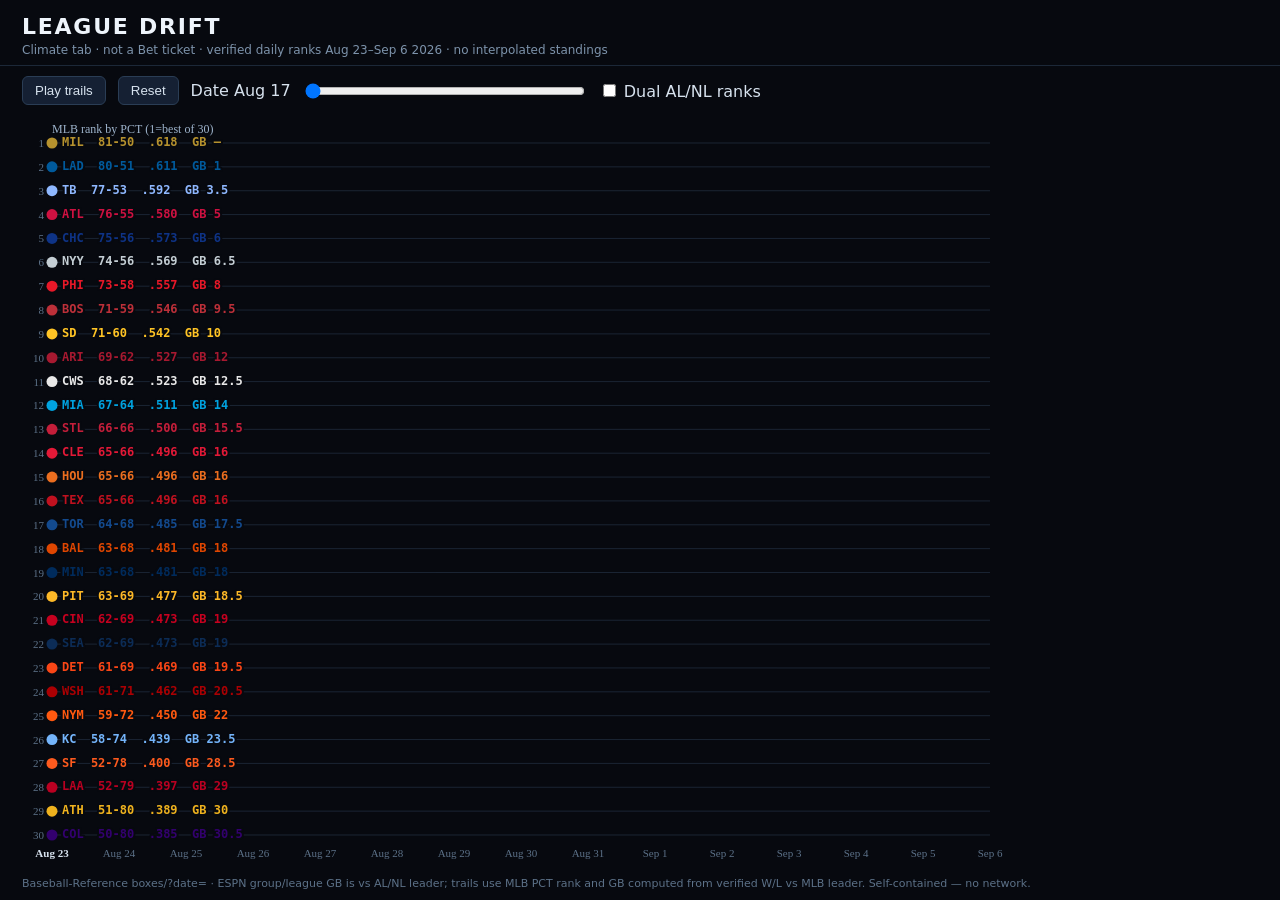
==== league_drift.html @ 398a8027 "Add League Drift climate tab with Chart date scrubber. Embeds league_drift.html scrubber off the Bet" ====
<!DOCTYPE html>
<html lang="en"><head><meta charset="utf-8"/>
<title>League Drift — MLB through Sep 6 2026</title>
<style>
html,body{margin:0;height:100%;background:#07090f;color:#d7e2ee;font-family:ui-sans-serif,system-ui,sans-serif;}
#wrap{display:flex;flex-direction:column;height:100%;}
header{padding:14px 22px 8px;border-bottom:1px solid #1c2838;}
h1{margin:0;font-size:22px;letter-spacing:.08em;color:#eef4fb;}
.sub{color:#7d93ab;font-size:12px;margin-top:4px;}
#bar{display:flex;gap:12px;align-items:center;padding:10px 22px;flex-wrap:wrap;}
button{background:#152033;color:#d7e2ee;border:1px solid #2a3d55;border-radius:6px;padding:6px 12px;cursor:pointer;}
button:hover{background:#1d2c42;}
input[type=range]{width:280px;}
#stage{flex:1;position:relative;min-height:0;}
canvas{width:100%;height:100%;display:block;}
#note{padding:6px 22px 10px;color:#5c7188;font-size:11px;}
</style></head><body>
<div id="wrap">
<header>
<h1>LEAGUE DRIFT</h1>
<div class="sub">Climate tab · not a Bet ticket · verified daily ranks Aug 23–Sep 6 2026 · no interpolated standings</div>
</header>
<div id="bar">
<button id="play">Play trails</button>
<button id="reset">Reset</button>
<label>Date <span id="dlbl">Aug 17</span></label>
<input id="scrub" type="range" min="0" max="14" value="0"/>
<label><input type="checkbox" id="dual"/> Dual AL/NL ranks</label>
</div>
<div id="stage"><canvas id="c"></canvas></div>
<div id="note">Baseball-Reference boxes/?date= · ESPN group/league GB is vs AL/NL leader; trails use MLB PCT rank and GB computed from verified W/L vs MLB leader. Self-contained — no network.</div>
</div>
<script>
const DATA = {"dates": ["2026-08-23", "2026-08-24", "2026-08-25", "2026-08-26", "2026-08-27", "2026-08-28", "2026-08-29", "2026-08-30", "2026-08-31", "2026-09-01", "2026-09-02", "2026-09-03", "2026-09-04", "2026-09-05", "2026-09-06"], "labels": ["Aug 23", "Aug 24", "Aug 25", "Aug 26", "Aug 27", "Aug 28", "Aug 29", "Aug 30", "Aug 31", "Sep 1", "Sep 2", "Sep 3", "Sep 4", "Sep 5", "Sep 6"], "teams": {"TB": {"br": "TBR", "lg": "AL", "color": "#8FB8FF", "name": "Tampa Bay Rays", "ranks": [3, 3, 3, 3, 3, 3, 2, 2, 3, 2, 2, 4, 4, 3, 4], "lg_ranks": [1, 1, 1, 1, 1, 1, 1, 1, 1, 1, 1, 1, 1, 1, 1], "pcts": [0.592, 0.595, 0.591, 0.594, 0.594, 0.597, 0.6, 0.603, 0.599, 0.601, 0.597, 0.593, 0.596, 0.599, 0.594], "W": [77, 78, 78, 79, 79, 80, 81, 82, 82, 83, 83, 83, 84, 85, 85], "L": [53, 53, 54, 54, 54, 54, 54, 54, 55, 55, 56, 57, 57, 57, 58], "gb": [3.5, 3.0, 3.0, 3.0, 3.5, 3.5, 3.5, 2.5, 2.5, 2.5, 3.5, 3.5, 3.5, 2.5, 2.5], "streak": "L1", "L10": "6-4"}, "NYY": {"br": "NYY", "lg": "AL", "color": "#C4CED4", "name": "New York Yankees", "ranks": [6, 6, 6, 5, 6, 5, 6, 5, 6, 5, 5, 5, 5, 5, 5], "lg_ranks": [2, 2, 2, 2, 2, 2, 2, 2, 2, 2, 2, 2, 2, 2, 2], "pcts": [0.569, 0.569, 0.565, 0.568, 0.564, 0.567, 0.566, 0.569, 0.565, 0.568, 0.571, 0.571, 0.567, 0.57, 0.566], "W": [74, 74, 74, 75, 75, 76, 77, 78, 78, 79, 80, 80, 80, 81, 81], "L": [56, 56, 57, 57, 58, 58, 59, 59, 60, 60, 60, 60, 61, 61, 62], "gb": [6.5, 6.5, 6.5, 6.5, 7.5, 7.5, 8.0, 7.0, 7.0, 7.0, 7.0, 6.5, 7.5, 6.5, 6.5], "streak": "L1", "L10": "6-4"}, "BOS": {"br": "BOS", "lg": "AL", "color": "#BD3039", "name": "Boston Red Sox", "ranks": [8, 8, 7, 8, 8, 8, 8, 8, 8, 8, 8, 8, 8, 8, 8], "lg_ranks": [3, 3, 3, 3, 3, 3, 3, 3, 3, 3, 3, 3, 3, 3, 3], "pcts": [0.546, 0.55, 0.553, 0.549, 0.549, 0.545, 0.544, 0.54, 0.543, 0.54, 0.536, 0.539, 0.542, 0.545, 0.549], "W": [71, 72, 73, 73, 73, 73, 74, 74, 75, 75, 75, 76, 77, 78, 79], "L": [59, 59, 59, 60, 60, 61, 62, 63, 63, 64, 65, 65, 65, 65, 65], "gb": [9.5, 9.0, 8.0, 9.0, 9.5, 10.5, 11.0, 11.0, 10.0, 11.0, 12.0, 11.0, 11.0, 10.0, 9.0], "streak": "W4", "L10": "6-4"}, "BAL": {"br": "BAL", "lg": "AL", "color": "#DF4601", "name": "Baltimore Orioles", "ranks": [18, 20, 18, 17, 17, 16, 16, 15, 14, 15, 16, 18, 19, 19, 20], "lg_ranks": [9, 10, 8, 8, 8, 7, 7, 7, 7, 7, 7, 9, 9, 9, 9], "pcts": [0.481, 0.481, 0.485, 0.489, 0.485, 0.489, 0.493, 0.496, 0.5, 0.496, 0.493, 0.489, 0.486, 0.483, 0.479], "W": [63, 63, 64, 65, 65, 66, 67, 68, 69, 69, 69, 69, 69, 69, 69], "L": [68, 68, 68, 68, 69, 69, 69, 69, 69, 70, 71, 72, 73, 74, 75], "gb": [18.0, 18.0, 17.0, 17.0, 18.0, 18.0, 18.0, 17.0, 16.0, 17.0, 18.0, 18.0, 19.0, 19.0, 19.0], "streak": "L6", "L10": "4-6"}, "TOR": {"br": "TOR", "lg": "AL", "color": "#134A8E", "name": "Toronto Blue Jays", "ranks": [17, 18, 21, 18, 19, 18, 17, 17, 18, 19, 18, 17, 16, 14, 16], "lg_ranks": [8, 9, 11, 9, 9, 9, 8, 8, 9, 9, 9, 8, 7, 7, 7], "pcts": [0.485, 0.485, 0.481, 0.485, 0.481, 0.485, 0.489, 0.493, 0.493, 0.489, 0.493, 0.496, 0.5, 0.503, 0.5], "W": [64, 64, 64, 65, 65, 66, 67, 68, 68, 68, 69, 70, 71, 72, 72], "L": [68, 68, 69, 69, 70, 70, 70, 70, 70, 71, 71, 71, 71, 71, 72], "gb": [17.5, 17.5, 17.5, 17.5, 18.5, 18.5, 18.5, 17.5, 17.0, 18.0, 18.0, 17.0, 17.0, 16.0, 16.0], "streak": "L1", "L10": "7-3"}, "CWS": {"br": "CHW", "lg": "AL", "color": "#E8E8E8", "name": "Chicago White Sox", "ranks": [11, 11, 11, 11, 10, 10, 9, 9, 10, 9, 9, 10, 9, 10, 10], "lg_ranks": [4, 4, 4, 4, 4, 4, 4, 4, 4, 4, 4, 4, 4, 4, 4], "pcts": [0.523, 0.519, 0.523, 0.526, 0.526, 0.53, 0.533, 0.529, 0.526, 0.529, 0.525, 0.521, 0.525, 0.521, 0.524], "W": [68, 68, 69, 70, 70, 71, 72, 72, 72, 73, 73, 73, 74, 74, 75], "L": [62, 63, 63, 63, 63, 63, 63, 64, 65, 65, 66, 67, 67, 68, 68], "gb": [12.5, 13.0, 12.0, 12.0, 12.5, 12.5, 12.5, 12.5, 12.5, 12.5, 13.5, 13.5, 13.5, 13.5, 12.5], "streak": "W1", "L10": "5-5"}, "CLE": {"br": "CLE", "lg": "AL", "color": "#E31937", "name": "Cleveland Guardians", "ranks": [14, 13, 12, 12, 12, 12, 12, 12, 13, 12, 14, 14, 13, 13, 12], "lg_ranks": [5, 5, 5, 5, 5, 5, 5, 5, 6, 5, 6, 6, 6, 6, 5], "pcts": [0.496, 0.5, 0.504, 0.507, 0.507, 0.504, 0.5, 0.504, 0.504, 0.507, 0.504, 0.5, 0.507, 0.503, 0.507], "W": [65, 66, 67, 68, 68, 68, 68, 69, 69, 70, 70, 70, 72, 72, 73], "L": [66, 66, 66, 66, 66, 67, 68, 68, 68, 68, 69, 70, 70, 71, 71], "gb": [16.0, 15.5, 14.5, 14.5, 15.0, 16.0, 17.0, 16.0, 15.5, 15.5, 16.5, 16.5, 16.0, 16.0, 15.0], "streak": "W1", "L10": "5-5"}, "MIN": {"br": "MIN", "lg": "AL", "color": "#002B5C", "name": "Minnesota Twins", "ranks": [19, 17, 19, 20, 20, 21, 22, 21, 20, 20, 21, 21, 21, 21, 21], "lg_ranks": [10, 8, 9, 10, 10, 10, 10, 10, 10, 10, 10, 10, 10, 10, 10], "pcts": [0.481, 0.485, 0.481, 0.478, 0.478, 0.474, 0.471, 0.474, 0.478, 0.482, 0.479, 0.479, 0.475, 0.479, 0.476], "W": [63, 64, 64, 64, 64, 64, 64, 65, 66, 67, 67, 67, 67, 68, 68], "L": [68, 68, 69, 70, 70, 71, 72, 72, 72, 72, 73, 73, 74, 74, 75], "gb": [18.0, 17.5, 17.5, 18.5, 19.0, 20.0, 21.0, 20.0, 19.0, 19.0, 20.0, 19.5, 20.5, 19.5, 19.5], "streak": "L1", "L10": "4-6"}, "DET": {"br": "DET", "lg": "AL", "color": "#FA4616", "name": "Detroit Tigers", "ranks": [23, 24, 22, 23, 23, 24, 24, 24, 24, 24, 24, 24, 24, 24, 24], "lg_ranks": [12, 12, 12, 12, 12, 12, 12, 12, 12, 12, 12, 12, 12, 12, 12], "pcts": [0.469, 0.466, 0.47, 0.466, 0.466, 0.463, 0.467, 0.463, 0.46, 0.457, 0.46, 0.46, 0.454, 0.458, 0.455], "W": [61, 61, 62, 62, 62, 62, 63, 63, 63, 63, 64, 64, 64, 65, 65], "L": [69, 70, 70, 71, 71, 72, 72, 73, 74, 75, 75, 75, 77, 77, 78], "gb": [19.5, 20.0, 19.0, 20.0, 20.5, 21.5, 21.5, 21.5, 21.5, 22.5, 22.5, 22.0, 23.5, 22.5, 22.5], "streak": "L1", "L10": "3-7"}, "KC": {"br": "KCR", "lg": "AL", "color": "#74B4FA", "name": "Kansas City Royals", "ranks": [26, 26, 26, 26, 26, 25, 25, 25, 25, 25, 26, 26, 26, 26, 26], "lg_ranks": [13, 13, 13, 13, 13, 13, 13, 13, 13, 13, 13, 13, 13, 13, 13], "pcts": [0.439, 0.439, 0.444, 0.44, 0.444, 0.449, 0.453, 0.449, 0.449, 0.446, 0.443, 0.447, 0.444, 0.441, 0.444], "W": [58, 58, 59, 59, 60, 61, 62, 62, 62, 62, 62, 63, 63, 63, 64], "L": [74, 74, 74, 75, 75, 75, 75, 76, 76, 77, 78, 78, 79, 80, 80], "gb": [23.5, 23.5, 22.5, 23.5, 23.5, 23.5, 23.5, 23.5, 23.0, 24.0, 25.0, 24.0, 25.0, 25.0, 24.0], "streak": "W1", "L10": "5-5"}, "HOU": {"br": "HOU", "lg": "AL", "color": "#EB6E1F", "name": "Houston Astros", "ranks": [15, 16, 14, 14, 14, 13, 13, 13, 12, 13, 12, 12, 12, 12, 13], "lg_ranks": [6, 7, 6, 6, 6, 6, 6, 6, 5, 6, 5, 5, 5, 5, 6], "pcts": [0.496, 0.496, 0.5, 0.496, 0.5, 0.504, 0.5, 0.504, 0.507, 0.504, 0.507, 0.511, 0.514, 0.51, 0.507], "W": [65, 65, 66, 66, 67, 68, 68, 69, 70, 70, 71, 72, 73, 73, 73], "L": [66, 66, 66, 67, 67, 67, 68, 68, 68, 69, 69, 69, 69, 70, 71], "gb": [16.0, 16.0, 15.0, 16.0, 16.0, 16.0, 17.0, 16.0, 15.0, 16.0, 16.0, 15.0, 15.0, 15.0, 15.0], "streak": "L2", "L10": "6-4"}, "TEX": {"br": "TEX", "lg": "AL", "color": "#C0111F", "name": "Texas Rangers", "ranks": [16, 15, 16, 16, 16, 17, 18, 18, 17, 17, 17, 16, 18, 18, 18], "lg_ranks": [7, 6, 7, 7, 7, 8, 9, 9, 8, 8, 8, 7, 8, 8, 8], "pcts": [0.496, 0.5, 0.496, 0.493, 0.493, 0.489, 0.485, 0.489, 0.493, 0.496, 0.493, 0.496, 0.493, 0.49, 0.493], "W": [65, 66, 66, 66, 66, 66, 66, 67, 68, 69, 69, 70, 70, 70, 71], "L": [66, 66, 67, 68, 68, 69, 70, 70, 70, 70, 71, 71, 72, 73, 73], "gb": [16.0, 15.5, 15.5, 16.5, 17.0, 18.0, 19.0, 18.0, 17.0, 17.0, 18.0, 17.0, 18.0, 18.0, 17.0], "streak": "W1", "L10": "5-5"}, "SEA": {"br": "SEA", "lg": "AL", "color": "#0C2C56", "name": "Seattle Mariners", "ranks": [22, 21, 20, 21, 21, 22, 23, 23, 23, 23, 23, 23, 23, 23, 22], "lg_ranks": [11, 11, 10, 11, 11, 11, 11, 11, 11, 11, 11, 11, 11, 11, 11], "pcts": [0.473, 0.477, 0.481, 0.478, 0.478, 0.474, 0.471, 0.467, 0.464, 0.468, 0.471, 0.468, 0.465, 0.462, 0.465], "W": [62, 63, 64, 64, 64, 64, 64, 64, 64, 65, 66, 66, 66, 66, 67], "L": [69, 69, 69, 70, 70, 71, 72, 73, 74, 74, 74, 75, 76, 77, 77], "gb": [19.0, 18.5, 17.5, 18.5, 19.0, 20.0, 21.0, 21.0, 21.0, 21.0, 21.0, 21.0, 22.0, 22.0, 21.0], "streak": "W1", "L10": "3-7"}, "ATH": {"br": "ATH", "lg": "AL", "color": "#EFB21E", "name": "Athletics", "ranks": [29, 29, 28, 28, 28, 28, 28, 28, 28, 28, 28, 28, 28, 28, 28], "lg_ranks": [15, 15, 14, 14, 14, 14, 14, 14, 14, 14, 14, 14, 14, 14, 14], "pcts": [0.389, 0.386, 0.391, 0.396, 0.396, 0.393, 0.39, 0.387, 0.384, 0.381, 0.386, 0.39, 0.394, 0.399, 0.396], "W": [51, 51, 52, 53, 53, 53, 53, 53, 53, 53, 54, 55, 56, 57, 57], "L": [80, 81, 81, 81, 81, 82, 83, 84, 85, 86, 86, 86, 86, 86, 87], "gb": [30.0, 30.5, 29.5, 29.5, 30.0, 31.0, 32.0, 32.0, 32.0, 33.0, 33.0, 32.0, 32.0, 31.0, 31.0], "streak": "L1", "L10": "4-6"}, "LAA": {"br": "LAA", "lg": "AL", "color": "#BA0021", "name": "Los Angeles Angels", "ranks": [28, 28, 29, 30, 30, 30, 30, 30, 29, 30, 30, 30, 30, 30, 30], "lg_ranks": [14, 14, 15, 15, 15, 15, 15, 15, 15, 15, 15, 15, 15, 15, 15], "pcts": [0.397, 0.394, 0.391, 0.388, 0.388, 0.385, 0.382, 0.38, 0.384, 0.381, 0.379, 0.379, 0.376, 0.38, 0.378], "W": [52, 52, 52, 52, 52, 52, 52, 52, 53, 53, 53, 53, 53, 54, 54], "L": [79, 80, 81, 82, 82, 83, 84, 85, 85, 86, 87, 87, 88, 88, 89], "gb": [29.0, 29.5, 29.5, 30.5, 31.0, 32.0, 33.0, 33.0, 32.0, 33.0, 34.0, 33.5, 34.5, 33.5, 33.5], "streak": "L1", "L10": "2-8"}, "MIL": {"br": "MIL", "lg": "NL", "color": "#B6922E", "name": "Milwaukee Brewers", "ranks": [1, 1, 1, 1, 1, 1, 1, 1, 1, 1, 1, 1, 1, 1, 1], "lg_ranks": [1, 1, 1, 1, 1, 1, 1, 1, 1, 1, 1, 1, 1, 1, 1], "pcts": [0.618, 0.618, 0.614, 0.617, 0.619, 0.622, 0.625, 0.62, 0.616, 0.619, 0.621, 0.617, 0.62, 0.615, 0.611], "W": [81, 81, 81, 82, 83, 84, 85, 85, 85, 86, 87, 87, 88, 88, 88], "L": [50, 50, 51, 51, 51, 51, 51, 52, 53, 53, 53, 54, 54, 55, 56], "gb": [0.0, 0.0, 0.0, 0.0, 0.0, 0.0, 0.0, 0.0, 0.0, 0.0, 0.0, 0.0, 0.0, 0.0, 0.0], "streak": "L2", "L10": "5-5"}, "ATL": {"br": "ATL", "lg": "NL", "color": "#CE1141", "name": "Atlanta Braves", "ranks": [4, 4, 4, 4, 4, 4, 3, 3, 4, 4, 3, 2, 2, 4, 3], "lg_ranks": [3, 3, 3, 3, 3, 3, 2, 2, 3, 3, 2, 2, 2, 3, 3], "pcts": [0.58, 0.58, 0.583, 0.586, 0.59, 0.593, 0.596, 0.599, 0.594, 0.59, 0.593, 0.593, 0.596, 0.592, 0.594], "W": [76, 76, 77, 78, 79, 80, 81, 82, 82, 82, 83, 83, 84, 84, 85], "L": [55, 55, 55, 55, 55, 55, 55, 55, 56, 57, 57, 57, 57, 58, 58], "gb": [5.0, 5.0, 4.0, 4.0, 4.0, 4.0, 4.0, 3.0, 3.0, 4.0, 4.0, 3.5, 3.5, 3.5, 2.5], "streak": "W1", "L10": "7-3"}, "LAD": {"br": "LAD", "lg": "NL", "color": "#005A9C", "name": "Los Angeles Dodgers", "ranks": [2, 2, 2, 2, 2, 2, 4, 4, 2, 3, 4, 3, 3, 2, 2], "lg_ranks": [2, 2, 2, 2, 2, 2, 3, 3, 2, 2, 3, 3, 3, 2, 2], "pcts": [0.611, 0.611, 0.606, 0.602, 0.597, 0.6, 0.596, 0.599, 0.599, 0.594, 0.59, 0.593, 0.596, 0.599, 0.601], "W": [80, 80, 80, 80, 80, 81, 81, 82, 82, 82, 82, 83, 84, 85, 86], "L": [51, 51, 52, 53, 54, 54, 55, 55, 55, 56, 57, 57, 57, 57, 57], "gb": [1.0, 1.0, 1.0, 2.0, 3.0, 3.0, 4.0, 3.0, 2.5, 3.5, 4.5, 3.5, 3.5, 2.5, 1.5], "streak": "W4", "L10": "6-4"}, "CHC": {"br": "CHC", "lg": "NL", "color": "#0E3386", "name": "Chicago Cubs", "ranks": [5, 5, 5, 6, 5, 6, 5, 6, 5, 7, 7, 7, 6, 6, 6], "lg_ranks": [4, 4, 4, 4, 4, 4, 4, 4, 4, 5, 5, 5, 4, 4, 4], "pcts": [0.573, 0.576, 0.571, 0.567, 0.567, 0.563, 0.566, 0.562, 0.565, 0.561, 0.557, 0.56, 0.563, 0.566, 0.562], "W": [75, 76, 76, 76, 76, 76, 77, 77, 78, 78, 78, 79, 80, 81, 81], "L": [56, 56, 57, 58, 58, 59, 59, 60, 60, 61, 62, 62, 62, 62, 63], "gb": [6.0, 5.5, 5.5, 6.5, 7.0, 8.0, 8.0, 8.0, 7.0, 8.0, 9.0, 8.0, 8.0, 7.0, 7.0], "streak": "L1", "L10": "5-5"}, "PHI": {"br": "PHI", "lg": "NL", "color": "#E81828", "name": "Philadelphia Phillies", "ranks": [7, 7, 8, 7, 7, 7, 7, 7, 7, 6, 6, 6, 7, 7, 7], "lg_ranks": [5, 5, 5, 5, 5, 5, 5, 5, 5, 4, 4, 4, 5, 5, 5], "pcts": [0.557, 0.553, 0.549, 0.552, 0.552, 0.556, 0.559, 0.562, 0.565, 0.568, 0.564, 0.564, 0.56, 0.563, 0.559], "W": [73, 73, 73, 74, 74, 75, 76, 77, 78, 79, 79, 79, 79, 80, 80], "L": [58, 59, 60, 60, 60, 60, 60, 60, 60, 60, 61, 61, 62, 62, 63], "gb": [8.0, 8.5, 8.5, 8.5, 9.0, 9.0, 9.0, 8.0, 7.0, 7.0, 8.0, 7.5, 8.5, 7.5, 7.5], "streak": "L1", "L10": "7-3"}, "SD": {"br": "SDP", "lg": "NL", "color": "#FFC425", "name": "San Diego Padres", "ranks": [9, 9, 9, 9, 9, 9, 10, 11, 9, 10, 11, 11, 10, 11, 11], "lg_ranks": [6, 6, 6, 6, 6, 6, 6, 7, 6, 6, 7, 7, 6, 7, 7], "pcts": [0.542, 0.538, 0.534, 0.537, 0.537, 0.533, 0.529, 0.526, 0.529, 0.525, 0.521, 0.521, 0.525, 0.521, 0.524], "W": [71, 71, 71, 72, 72, 72, 72, 72, 73, 73, 73, 73, 74, 74, 75], "L": [60, 61, 62, 62, 62, 63, 64, 65, 65, 66, 67, 67, 67, 68, 68], "gb": [10.0, 10.5, 10.5, 10.5, 11.0, 12.0, 13.0, 13.0, 12.0, 13.0, 14.0, 13.5, 13.5, 13.5, 12.5], "streak": "W1", "L10": "4-6"}, "ARI": {"br": "ARI", "lg": "NL", "color": "#A71930", "name": "Arizona Diamondbacks", "ranks": [10, 10, 10, 10, 11, 11, 11, 10, 11, 11, 10, 9, 11, 9, 9], "lg_ranks": [7, 7, 7, 7, 7, 7, 7, 6, 7, 7, 6, 6, 7, 6, 6], "pcts": [0.527, 0.523, 0.526, 0.53, 0.526, 0.529, 0.529, 0.529, 0.525, 0.521, 0.525, 0.525, 0.521, 0.524, 0.528], "W": [69, 69, 70, 71, 71, 72, 73, 73, 73, 73, 74, 74, 74, 75, 76], "L": [62, 63, 63, 63, 64, 64, 65, 65, 66, 67, 67, 67, 68, 68, 68], "gb": [12.0, 12.5, 11.5, 11.5, 12.5, 12.5, 13.0, 12.5, 12.5, 13.5, 13.5, 13.0, 14.0, 13.0, 12.0], "streak": "W2", "L10": "5-5"}, "MIA": {"br": "MIA", "lg": "NL", "color": "#00A3E0", "name": "Miami Marlins", "ranks": [12, 12, 13, 13, 13, 14, 14, 14, 15, 14, 13, 13, 14, 15, 14], "lg_ranks": [8, 8, 8, 8, 8, 8, 8, 8, 8, 8, 8, 8, 8, 8, 8], "pcts": [0.511, 0.508, 0.504, 0.507, 0.507, 0.504, 0.5, 0.504, 0.5, 0.504, 0.507, 0.504, 0.5, 0.497, 0.5], "W": [67, 67, 67, 68, 68, 68, 68, 69, 69, 70, 71, 71, 71, 71, 72], "L": [64, 65, 66, 66, 66, 67, 68, 68, 69, 69, 69, 70, 71, 72, 72], "gb": [14.0, 14.5, 14.5, 14.5, 15.0, 16.0, 17.0, 16.0, 16.0, 16.0, 16.0, 16.0, 17.0, 17.0, 16.0], "streak": "W1", "L10": "4-6"}, "STL": {"br": "STL", "lg": "NL", "color": "#C41E3A", "name": "St. Louis Cardinals", "ranks": [13, 14, 15, 15, 15, 15, 15, 16, 16, 16, 15, 15, 15, 16, 15], "lg_ranks": [9, 9, 9, 9, 9, 9, 9, 9, 9, 9, 9, 9, 9, 9, 9], "pcts": [0.5, 0.5, 0.496, 0.493, 0.496, 0.5, 0.496, 0.493, 0.493, 0.496, 0.5, 0.496, 0.5, 0.497, 0.5], "W": [66, 66, 66, 66, 67, 68, 68, 68, 68, 69, 70, 70, 71, 71, 72], "L": [66, 66, 67, 68, 68, 68, 69, 70, 70, 70, 70, 71, 71, 72, 72], "gb": [15.5, 15.5, 15.5, 16.5, 16.5, 16.5, 17.5, 17.5, 17.0, 17.0, 17.0, 17.0, 17.0, 17.0, 16.0], "streak": "W1", "L10": "6-4"}, "PIT": {"br": "PIT", "lg": "NL", "color": "#FDB827", "name": "Pittsburgh Pirates", "ranks": [20, 19, 17, 19, 18, 19, 19, 19, 19, 18, 19, 19, 17, 17, 17], "lg_ranks": [10, 10, 10, 10, 10, 10, 10, 10, 10, 10, 10, 10, 10, 10, 10], "pcts": [0.477, 0.481, 0.485, 0.481, 0.481, 0.478, 0.482, 0.486, 0.486, 0.489, 0.486, 0.489, 0.493, 0.49, 0.493], "W": [63, 64, 65, 65, 65, 65, 66, 67, 67, 68, 68, 69, 70, 70, 71], "L": [69, 69, 69, 70, 70, 71, 71, 71, 71, 71, 72, 72, 72, 73, 73], "gb": [18.5, 18.0, 17.0, 18.0, 18.5, 19.5, 19.5, 18.5, 18.0, 18.0, 19.0, 18.0, 18.0, 18.0, 17.0], "streak": "W1", "L10": "6-4"}, "CIN": {"br": "CIN", "lg": "NL", "color": "#C6011F", "name": "Cincinnati Reds", "ranks": [21, 22, 23, 22, 22, 20, 21, 20, 22, 22, 20, 20, 20, 20, 19], "lg_ranks": [11, 11, 11, 11, 11, 11, 12, 11, 12, 12, 11, 11, 11, 11, 11], "pcts": [0.473, 0.47, 0.466, 0.47, 0.47, 0.474, 0.471, 0.474, 0.471, 0.475, 0.479, 0.479, 0.475, 0.479, 0.483], "W": [62, 62, 62, 63, 63, 64, 64, 65, 65, 66, 67, 67, 67, 68, 69], "L": [69, 70, 71, 71, 71, 71, 72, 72, 73, 73, 73, 73, 74, 74, 74], "gb": [19.0, 19.5, 19.5, 19.5, 20.0, 20.0, 21.0, 20.0, 20.0, 20.0, 20.0, 19.5, 20.5, 19.5, 18.5], "streak": "W2", "L10": "7-3"}, "WSH": {"br": "WSN", "lg": "NL", "color": "#AB0003", "name": "Washington Nationals", "ranks": [24, 23, 24, 24, 24, 23, 20, 22, 21, 21, 22, 22, 22, 22, 23], "lg_ranks": [12, 12, 12, 12, 12, 12, 11, 12, 11, 11, 12, 12, 12, 12, 12], "pcts": [0.462, 0.466, 0.463, 0.459, 0.463, 0.467, 0.471, 0.468, 0.471, 0.475, 0.472, 0.472, 0.469, 0.465, 0.462], "W": [61, 62, 62, 62, 63, 64, 65, 65, 66, 67, 67, 67, 67, 67, 67], "L": [71, 71, 72, 73, 73, 73, 73, 74, 74, 74, 75, 75, 76, 77, 78], "gb": [20.5, 20.0, 20.0, 21.0, 21.0, 21.0, 21.0, 21.0, 20.0, 20.0, 21.0, 20.5, 21.5, 21.5, 21.5], "streak": "L4", "L10": "5-5"}, "NYM": {"br": "NYM", "lg": "NL", "color": "#FF5910", "name": "New York Mets", "ranks": [25, 25, 25, 25, 25, 26, 26, 26, 26, 26, 25, 25, 25, 25, 25], "lg_ranks": [13, 13, 13, 13, 13, 13, 13, 13, 13, 13, 13, 13, 13, 13, 13], "pcts": [0.45, 0.45, 0.455, 0.451, 0.448, 0.444, 0.449, 0.445, 0.449, 0.446, 0.45, 0.45, 0.454, 0.451, 0.455], "W": [59, 59, 60, 60, 60, 60, 61, 61, 62, 62, 63, 63, 64, 64, 65], "L": [72, 72, 72, 73, 74, 75, 75, 76, 76, 77, 77, 77, 77, 78, 78], "gb": [22.0, 22.0, 21.0, 22.0, 23.0, 24.0, 24.0, 24.0, 23.0, 24.0, 24.0, 23.5, 23.5, 23.5, 22.5], "streak": "W1", "L10": "5-5"}, "SF": {"br": "SFG", "lg": "NL", "color": "#FD5A1E", "name": "San Francisco Giants", "ranks": [27, 27, 27, 27, 27, 27, 27, 27, 27, 27, 27, 27, 27, 27, 27], "lg_ranks": [14, 14, 14, 14, 14, 14, 14, 14, 14, 14, 14, 14, 14, 14, 14], "pcts": [0.4, 0.405, 0.409, 0.406, 0.41, 0.407, 0.409, 0.409, 0.413, 0.41, 0.414, 0.411, 0.408, 0.413, 0.41], "W": [52, 53, 54, 54, 55, 55, 56, 56, 57, 57, 58, 58, 58, 59, 59], "L": [78, 78, 78, 79, 79, 80, 81, 81, 81, 82, 82, 83, 84, 84, 85], "gb": [28.5, 28.0, 27.0, 28.0, 28.0, 29.0, 29.5, 29.0, 28.0, 29.0, 29.0, 29.0, 30.0, 29.0, 29.0], "streak": "L1", "L10": "4-6"}, "COL": {"br": "COL", "lg": "NL", "color": "#33006F", "name": "Colorado Rockies", "ranks": [30, 30, 30, 29, 29, 29, 29, 29, 30, 29, 29, 29, 29, 29, 29], "lg_ranks": [15, 15, 15, 15, 15, 15, 15, 15, 15, 15, 15, 15, 15, 15, 15], "pcts": [0.385, 0.382, 0.386, 0.391, 0.388, 0.385, 0.382, 0.38, 0.377, 0.381, 0.386, 0.386, 0.383, 0.387, 0.385], "W": [50, 50, 51, 52, 52, 52, 52, 52, 52, 53, 54, 54, 54, 55, 55], "L": [80, 81, 81, 81, 82, 83, 84, 85, 86, 86, 86, 86, 87, 87, 88], "gb": [30.5, 31.0, 30.0, 30.0, 31.0, 32.0, 33.0, 33.0, 33.0, 33.0, 33.0, 32.5, 33.5, 32.5, 32.5], "streak": "L1", "L10": "3-7"}}};
const canvas = document.getElementById('c');
const ctx = canvas.getContext('2d');
let idx = 0, playing = false, dual = false, raf;
const names = Object.keys(DATA.teams);
function resize(){
  const r = canvas.parentElement.getBoundingClientRect();
  canvas.width = r.width * devicePixelRatio;
  canvas.height = r.height * devicePixelRatio;
  ctx.setTransform(devicePixelRatio,0,0,devicePixelRatio,0,0);
  draw();
}
function lerp(a,b,t){return a+(b-a)*t;}
function xAt(i,w,pad){ const n=DATA.dates.length-1; return pad.l + (i/n)*(w-pad.l-pad.r); }
function draw(){
  const w = canvas.width/devicePixelRatio, h = canvas.height/devicePixelRatio;
  ctx.clearRect(0,0,w,h);
  ctx.fillStyle='#07090f'; ctx.fillRect(0,0,w,h);
  const pad = {l:52, r: 290, t:28, b:36};
  const n = DATA.dates.length;
  // grid
  ctx.strokeStyle='#1a2433'; ctx.lineWidth=1;
  const maxR = dual ? 15 : 30;
  for(let r=1;r<=maxR;r++){
    const y = pad.t + ((r-1)/(maxR-1))*(h-pad.t-pad.b);
    ctx.beginPath(); ctx.moveTo(pad.l,y); ctx.lineTo(w-pad.r,y); ctx.stroke();
    ctx.fillStyle='#5c7188'; ctx.font='11px ui-sans-serif'; ctx.textAlign='right';
    ctx.fillText(String(r), pad.l-8, y+4);
  }
  DATA.labels.forEach((lb,i)=>{
    const x = xAt(i,w,pad);
    ctx.fillStyle = i===idx ? '#d7e2ee' : '#5c7188';
    ctx.font = i===idx ? 'bold 11px ui-sans-serif' : '11px ui-sans-serif';
    ctx.textAlign='center'; ctx.fillText(lb, x, h-14);
  });
  ctx.fillStyle='#9eb4cc'; ctx.font='12px ui-sans-serif'; ctx.textAlign='left';
  ctx.fillText(dual ? 'AL/NL league rank (1=best in league)' : 'MLB rank by PCT (1=best of 30)', pad.l, 18);

  names.forEach(nm=>{
    const t = DATA.teams[nm];
    const col = t.color;
    ctx.beginPath();
    for(let i=0;i<=idx;i++){
      const x = xAt(i,w,pad);
      const rk = dual ? t.lg_ranks[i] : t.ranks[i];
      const y = pad.t + ((rk-1)/(maxR-1))*(h-pad.t-pad.b);
      if(i===0) ctx.moveTo(x,y); else ctx.lineTo(x,y);
    }
    ctx.strokeStyle=col; ctx.globalAlpha=0.85; ctx.lineWidth=2.2; ctx.lineJoin='round'; ctx.lineCap='round'; ctx.stroke();
    ctx.globalAlpha=1;
    for(let i=0;i<=idx;i++){
      const x = xAt(i,w,pad);
      const rk = dual ? t.lg_ranks[i] : t.ranks[i];
      const y = pad.t + ((rk-1)/(maxR-1))*(h-pad.t-pad.b);
      ctx.beginPath(); ctx.arc(x,y, i===idx?5.5:2.6, 0, Math.PI*2);
      ctx.fillStyle=col; ctx.fill();
    }
    const rk = dual ? t.lg_ranks[idx] : t.ranks[idx];
    const y = pad.t + ((rk-1)/(maxR-1))*(h-pad.t-pad.b);
    const x = xAt(idx,w,pad);
    const gb = t.gb[idx];
    const gbl = gb===0?'—':(gb%1?gb.toFixed(1):String(gb));
    const extra = idx===n-1 ? `  ${t.streak}  L10 ${t.L10}` : '';
    const lab = `${nm}  ${t.W[idx]}-${t.L[idx]}  .${Math.round(t.pcts[idx]*1000).toString().padStart(3,'0')}  GB ${gbl}${extra}`;
    ctx.font='bold 12px ui-monospace,monospace'; ctx.fillStyle=col; ctx.textAlign='left'; ctx.textBaseline='middle';
    ctx.strokeStyle='#07090f'; ctx.lineWidth=4; ctx.strokeText(lab, x+10, y);
    ctx.fillText(lab, x+10, y);
  });
}
document.getElementById('play').onclick=()=>{
  if(playing){ playing=false; return; }
  playing=true;
  const step=()=>{
    if(!playing) return;
    if(idx < DATA.dates.length-1){ idx++; document.getElementById('scrub').value=idx; document.getElementById('dlbl').textContent=DATA.labels[idx]; draw(); setTimeout(step, 520); }
    else playing=false;
  };
  if(idx>=DATA.dates.length-1){ idx=0; }
  step();
};
document.getElementById('reset').onclick=()=>{ playing=false; idx=0; document.getElementById('scrub').value=0; document.getElementById('dlbl').textContent=DATA.labels[0]; draw(); };
document.getElementById('scrub').oninput=e=>{ playing=false; idx=+e.target.value; document.getElementById('dlbl').textContent=DATA.labels[idx]; draw(); };
document.getElementById('dual').onchange=e=>{ dual=e.target.checked; draw(); };
window.addEventListener('resize', resize);
resize();
</script></body></html>
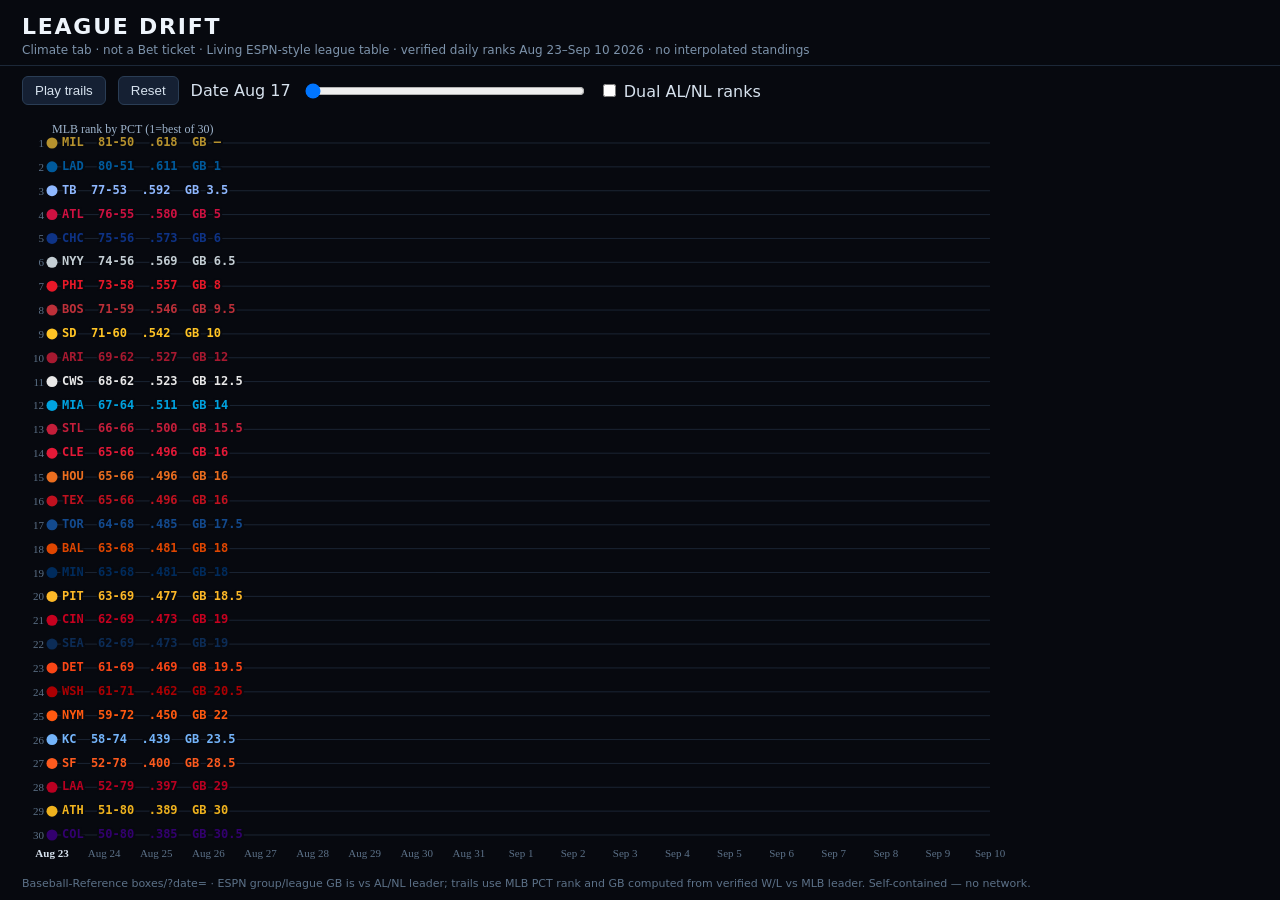
==== commit 414975e9: "Refresh League Drift scrubber through Sep 10 verified closes. Chart extended BR daily closes Aug 23–" ====
--- a/league_drift.html
+++ b/league_drift.html
@@ -1,6 +1,6 @@
 <!DOCTYPE html>
 <html lang="en"><head><meta charset="utf-8"/>
-<title>League Drift — MLB through Sep 6 2026</title>
+<title>League Drift — MLB through Sep 10 2026</title>
 <style>
 html,body{margin:0;height:100%;background:#07090f;color:#d7e2ee;font-family:ui-sans-serif,system-ui,sans-serif;}
 #wrap{display:flex;flex-direction:column;height:100%;}
@@ -18,20 +18,20 @@
 <div id="wrap">
 <header>
 <h1>LEAGUE DRIFT</h1>
-<div class="sub">Climate tab · not a Bet ticket · verified daily ranks Aug 23–Sep 6 2026 · no interpolated standings</div>
+<div class="sub">Climate tab · not a Bet ticket · Living ESPN-style league table · verified daily ranks Aug 23–Sep 10 2026 · no interpolated standings</div>
 </header>
 <div id="bar">
 <button id="play">Play trails</button>
 <button id="reset">Reset</button>
 <label>Date <span id="dlbl">Aug 17</span></label>
-<input id="scrub" type="range" min="0" max="14" value="0"/>
+<input id="scrub" type="range" min="0" max="18" value="0"/>
 <label><input type="checkbox" id="dual"/> Dual AL/NL ranks</label>
 </div>
 <div id="stage"><canvas id="c"></canvas></div>
 <div id="note">Baseball-Reference boxes/?date= · ESPN group/league GB is vs AL/NL leader; trails use MLB PCT rank and GB computed from verified W/L vs MLB leader. Self-contained — no network.</div>
 </div>
 <script>
-const DATA = {"dates": ["2026-08-23", "2026-08-24", "2026-08-25", "2026-08-26", "2026-08-27", "2026-08-28", "2026-08-29", "2026-08-30", "2026-08-31", "2026-09-01", "2026-09-02", "2026-09-03", "2026-09-04", "2026-09-05", "2026-09-06"], "labels": ["Aug 23", "Aug 24", "Aug 25", "Aug 26", "Aug 27", "Aug 28", "Aug 29", "Aug 30", "Aug 31", "Sep 1", "Sep 2", "Sep 3", "Sep 4", "Sep 5", "Sep 6"], "teams": {"TB": {"br": "TBR", "lg": "AL", "color": "#8FB8FF", "name": "Tampa Bay Rays", "ranks": [3, 3, 3, 3, 3, 3, 2, 2, 3, 2, 2, 4, 4, 3, 4], "lg_ranks": [1, 1, 1, 1, 1, 1, 1, 1, 1, 1, 1, 1, 1, 1, 1], "pcts": [0.592, 0.595, 0.591, 0.594, 0.594, 0.597, 0.6, 0.603, 0.599, 0.601, 0.597, 0.593, 0.596, 0.599, 0.594], "W": [77, 78, 78, 79, 79, 80, 81, 82, 82, 83, 83, 83, 84, 85, 85], "L": [53, 53, 54, 54, 54, 54, 54, 54, 55, 55, 56, 57, 57, 57, 58], "gb": [3.5, 3.0, 3.0, 3.0, 3.5, 3.5, 3.5, 2.5, 2.5, 2.5, 3.5, 3.5, 3.5, 2.5, 2.5], "streak": "L1", "L10": "6-4"}, "NYY": {"br": "NYY", "lg": "AL", "color": "#C4CED4", "name": "New York Yankees", "ranks": [6, 6, 6, 5, 6, 5, 6, 5, 6, 5, 5, 5, 5, 5, 5], "lg_ranks": [2, 2, 2, 2, 2, 2, 2, 2, 2, 2, 2, 2, 2, 2, 2], "pcts": [0.569, 0.569, 0.565, 0.568, 0.564, 0.567, 0.566, 0.569, 0.565, 0.568, 0.571, 0.571, 0.567, 0.57, 0.566], "W": [74, 74, 74, 75, 75, 76, 77, 78, 78, 79, 80, 80, 80, 81, 81], "L": [56, 56, 57, 57, 58, 58, 59, 59, 60, 60, 60, 60, 61, 61, 62], "gb": [6.5, 6.5, 6.5, 6.5, 7.5, 7.5, 8.0, 7.0, 7.0, 7.0, 7.0, 6.5, 7.5, 6.5, 6.5], "streak": "L1", "L10": "6-4"}, "BOS": {"br": "BOS", "lg": "AL", "color": "#BD3039", "name": "Boston Red Sox", "ranks": [8, 8, 7, 8, 8, 8, 8, 8, 8, 8, 8, 8, 8, 8, 8], "lg_ranks": [3, 3, 3, 3, 3, 3, 3, 3, 3, 3, 3, 3, 3, 3, 3], "pcts": [0.546, 0.55, 0.553, 0.549, 0.549, 0.545, 0.544, 0.54, 0.543, 0.54, 0.536, 0.539, 0.542, 0.545, 0.549], "W": [71, 72, 73, 73, 73, 73, 74, 74, 75, 75, 75, 76, 77, 78, 79], "L": [59, 59, 59, 60, 60, 61, 62, 63, 63, 64, 65, 65, 65, 65, 65], "gb": [9.5, 9.0, 8.0, 9.0, 9.5, 10.5, 11.0, 11.0, 10.0, 11.0, 12.0, 11.0, 11.0, 10.0, 9.0], "streak": "W4", "L10": "6-4"}, "BAL": {"br": "BAL", "lg": "AL", "color": "#DF4601", "name": "Baltimore Orioles", "ranks": [18, 20, 18, 17, 17, 16, 16, 15, 14, 15, 16, 18, 19, 19, 20], "lg_ranks": [9, 10, 8, 8, 8, 7, 7, 7, 7, 7, 7, 9, 9, 9, 9], "pcts": [0.481, 0.481, 0.485, 0.489, 0.485, 0.489, 0.493, 0.496, 0.5, 0.496, 0.493, 0.489, 0.486, 0.483, 0.479], "W": [63, 63, 64, 65, 65, 66, 67, 68, 69, 69, 69, 69, 69, 69, 69], "L": [68, 68, 68, 68, 69, 69, 69, 69, 69, 70, 71, 72, 73, 74, 75], "gb": [18.0, 18.0, 17.0, 17.0, 18.0, 18.0, 18.0, 17.0, 16.0, 17.0, 18.0, 18.0, 19.0, 19.0, 19.0], "streak": "L6", "L10": "4-6"}, "TOR": {"br": "TOR", "lg": "AL", "color": "#134A8E", "name": "Toronto Blue Jays", "ranks": [17, 18, 21, 18, 19, 18, 17, 17, 18, 19, 18, 17, 16, 14, 16], "lg_ranks": [8, 9, 11, 9, 9, 9, 8, 8, 9, 9, 9, 8, 7, 7, 7], "pcts": [0.485, 0.485, 0.481, 0.485, 0.481, 0.485, 0.489, 0.493, 0.493, 0.489, 0.493, 0.496, 0.5, 0.503, 0.5], "W": [64, 64, 64, 65, 65, 66, 67, 68, 68, 68, 69, 70, 71, 72, 72], "L": [68, 68, 69, 69, 70, 70, 70, 70, 70, 71, 71, 71, 71, 71, 72], "gb": [17.5, 17.5, 17.5, 17.5, 18.5, 18.5, 18.5, 17.5, 17.0, 18.0, 18.0, 17.0, 17.0, 16.0, 16.0], "streak": "L1", "L10": "7-3"}, "CWS": {"br": "CHW", "lg": "AL", "color": "#E8E8E8", "name": "Chicago White Sox", "ranks": [11, 11, 11, 11, 10, 10, 9, 9, 10, 9, 9, 10, 9, 10, 10], "lg_ranks": [4, 4, 4, 4, 4, 4, 4, 4, 4, 4, 4, 4, 4, 4, 4], "pcts": [0.523, 0.519, 0.523, 0.526, 0.526, 0.53, 0.533, 0.529, 0.526, 0.529, 0.525, 0.521, 0.525, 0.521, 0.524], "W": [68, 68, 69, 70, 70, 71, 72, 72, 72, 73, 73, 73, 74, 74, 75], "L": [62, 63, 63, 63, 63, 63, 63, 64, 65, 65, 66, 67, 67, 68, 68], "gb": [12.5, 13.0, 12.0, 12.0, 12.5, 12.5, 12.5, 12.5, 12.5, 12.5, 13.5, 13.5, 13.5, 13.5, 12.5], "streak": "W1", "L10": "5-5"}, "CLE": {"br": "CLE", "lg": "AL", "color": "#E31937", "name": "Cleveland Guardians", "ranks": [14, 13, 12, 12, 12, 12, 12, 12, 13, 12, 14, 14, 13, 13, 12], "lg_ranks": [5, 5, 5, 5, 5, 5, 5, 5, 6, 5, 6, 6, 6, 6, 5], "pcts": [0.496, 0.5, 0.504, 0.507, 0.507, 0.504, 0.5, 0.504, 0.504, 0.507, 0.504, 0.5, 0.507, 0.503, 0.507], "W": [65, 66, 67, 68, 68, 68, 68, 69, 69, 70, 70, 70, 72, 72, 73], "L": [66, 66, 66, 66, 66, 67, 68, 68, 68, 68, 69, 70, 70, 71, 71], "gb": [16.0, 15.5, 14.5, 14.5, 15.0, 16.0, 17.0, 16.0, 15.5, 15.5, 16.5, 16.5, 16.0, 16.0, 15.0], "streak": "W1", "L10": "5-5"}, "MIN": {"br": "MIN", "lg": "AL", "color": "#002B5C", "name": "Minnesota Twins", "ranks": [19, 17, 19, 20, 20, 21, 22, 21, 20, 20, 21, 21, 21, 21, 21], "lg_ranks": [10, 8, 9, 10, 10, 10, 10, 10, 10, 10, 10, 10, 10, 10, 10], "pcts": [0.481, 0.485, 0.481, 0.478, 0.478, 0.474, 0.471, 0.474, 0.478, 0.482, 0.479, 0.479, 0.475, 0.479, 0.476], "W": [63, 64, 64, 64, 64, 64, 64, 65, 66, 67, 67, 67, 67, 68, 68], "L": [68, 68, 69, 70, 70, 71, 72, 72, 72, 72, 73, 73, 74, 74, 75], "gb": [18.0, 17.5, 17.5, 18.5, 19.0, 20.0, 21.0, 20.0, 19.0, 19.0, 20.0, 19.5, 20.5, 19.5, 19.5], "streak": "L1", "L10": "4-6"}, "DET": {"br": "DET", "lg": "AL", "color": "#FA4616", "name": "Detroit Tigers", "ranks": [23, 24, 22, 23, 23, 24, 24, 24, 24, 24, 24, 24, 24, 24, 24], "lg_ranks": [12, 12, 12, 12, 12, 12, 12, 12, 12, 12, 12, 12, 12, 12, 12], "pcts": [0.469, 0.466, 0.47, 0.466, 0.466, 0.463, 0.467, 0.463, 0.46, 0.457, 0.46, 0.46, 0.454, 0.458, 0.455], "W": [61, 61, 62, 62, 62, 62, 63, 63, 63, 63, 64, 64, 64, 65, 65], "L": [69, 70, 70, 71, 71, 72, 72, 73, 74, 75, 75, 75, 77, 77, 78], "gb": [19.5, 20.0, 19.0, 20.0, 20.5, 21.5, 21.5, 21.5, 21.5, 22.5, 22.5, 22.0, 23.5, 22.5, 22.5], "streak": "L1", "L10": "3-7"}, "KC": {"br": "KCR", "lg": "AL", "color": "#74B4FA", "name": "Kansas City Royals", "ranks": [26, 26, 26, 26, 26, 25, 25, 25, 25, 25, 26, 26, 26, 26, 26], "lg_ranks": [13, 13, 13, 13, 13, 13, 13, 13, 13, 13, 13, 13, 13, 13, 13], "pcts": [0.439, 0.439, 0.444, 0.44, 0.444, 0.449, 0.453, 0.449, 0.449, 0.446, 0.443, 0.447, 0.444, 0.441, 0.444], "W": [58, 58, 59, 59, 60, 61, 62, 62, 62, 62, 62, 63, 63, 63, 64], "L": [74, 74, 74, 75, 75, 75, 75, 76, 76, 77, 78, 78, 79, 80, 80], "gb": [23.5, 23.5, 22.5, 23.5, 23.5, 23.5, 23.5, 23.5, 23.0, 24.0, 25.0, 24.0, 25.0, 25.0, 24.0], "streak": "W1", "L10": "5-5"}, "HOU": {"br": "HOU", "lg": "AL", "color": "#EB6E1F", "name": "Houston Astros", "ranks": [15, 16, 14, 14, 14, 13, 13, 13, 12, 13, 12, 12, 12, 12, 13], "lg_ranks": [6, 7, 6, 6, 6, 6, 6, 6, 5, 6, 5, 5, 5, 5, 6], "pcts": [0.496, 0.496, 0.5, 0.496, 0.5, 0.504, 0.5, 0.504, 0.507, 0.504, 0.507, 0.511, 0.514, 0.51, 0.507], "W": [65, 65, 66, 66, 67, 68, 68, 69, 70, 70, 71, 72, 73, 73, 73], "L": [66, 66, 66, 67, 67, 67, 68, 68, 68, 69, 69, 69, 69, 70, 71], "gb": [16.0, 16.0, 15.0, 16.0, 16.0, 16.0, 17.0, 16.0, 15.0, 16.0, 16.0, 15.0, 15.0, 15.0, 15.0], "streak": "L2", "L10": "6-4"}, "TEX": {"br": "TEX", "lg": "AL", "color": "#C0111F", "name": "Texas Rangers", "ranks": [16, 15, 16, 16, 16, 17, 18, 18, 17, 17, 17, 16, 18, 18, 18], "lg_ranks": [7, 6, 7, 7, 7, 8, 9, 9, 8, 8, 8, 7, 8, 8, 8], "pcts": [0.496, 0.5, 0.496, 0.493, 0.493, 0.489, 0.485, 0.489, 0.493, 0.496, 0.493, 0.496, 0.493, 0.49, 0.493], "W": [65, 66, 66, 66, 66, 66, 66, 67, 68, 69, 69, 70, 70, 70, 71], "L": [66, 66, 67, 68, 68, 69, 70, 70, 70, 70, 71, 71, 72, 73, 73], "gb": [16.0, 15.5, 15.5, 16.5, 17.0, 18.0, 19.0, 18.0, 17.0, 17.0, 18.0, 17.0, 18.0, 18.0, 17.0], "streak": "W1", "L10": "5-5"}, "SEA": {"br": "SEA", "lg": "AL", "color": "#0C2C56", "name": "Seattle Mariners", "ranks": [22, 21, 20, 21, 21, 22, 23, 23, 23, 23, 23, 23, 23, 23, 22], "lg_ranks": [11, 11, 10, 11, 11, 11, 11, 11, 11, 11, 11, 11, 11, 11, 11], "pcts": [0.473, 0.477, 0.481, 0.478, 0.478, 0.474, 0.471, 0.467, 0.464, 0.468, 0.471, 0.468, 0.465, 0.462, 0.465], "W": [62, 63, 64, 64, 64, 64, 64, 64, 64, 65, 66, 66, 66, 66, 67], "L": [69, 69, 69, 70, 70, 71, 72, 73, 74, 74, 74, 75, 76, 77, 77], "gb": [19.0, 18.5, 17.5, 18.5, 19.0, 20.0, 21.0, 21.0, 21.0, 21.0, 21.0, 21.0, 22.0, 22.0, 21.0], "streak": "W1", "L10": "3-7"}, "ATH": {"br": "ATH", "lg": "AL", "color": "#EFB21E", "name": "Athletics", "ranks": [29, 29, 28, 28, 28, 28, 28, 28, 28, 28, 28, 28, 28, 28, 28], "lg_ranks": [15, 15, 14, 14, 14, 14, 14, 14, 14, 14, 14, 14, 14, 14, 14], "pcts": [0.389, 0.386, 0.391, 0.396, 0.396, 0.393, 0.39, 0.387, 0.384, 0.381, 0.386, 0.39, 0.394, 0.399, 0.396], "W": [51, 51, 52, 53, 53, 53, 53, 53, 53, 53, 54, 55, 56, 57, 57], "L": [80, 81, 81, 81, 81, 82, 83, 84, 85, 86, 86, 86, 86, 86, 87], "gb": [30.0, 30.5, 29.5, 29.5, 30.0, 31.0, 32.0, 32.0, 32.0, 33.0, 33.0, 32.0, 32.0, 31.0, 31.0], "streak": "L1", "L10": "4-6"}, "LAA": {"br": "LAA", "lg": "AL", "color": "#BA0021", "name": "Los Angeles Angels", "ranks": [28, 28, 29, 30, 30, 30, 30, 30, 29, 30, 30, 30, 30, 30, 30], "lg_ranks": [14, 14, 15, 15, 15, 15, 15, 15, 15, 15, 15, 15, 15, 15, 15], "pcts": [0.397, 0.394, 0.391, 0.388, 0.388, 0.385, 0.382, 0.38, 0.384, 0.381, 0.379, 0.379, 0.376, 0.38, 0.378], "W": [52, 52, 52, 52, 52, 52, 52, 52, 53, 53, 53, 53, 53, 54, 54], "L": [79, 80, 81, 82, 82, 83, 84, 85, 85, 86, 87, 87, 88, 88, 89], "gb": [29.0, 29.5, 29.5, 30.5, 31.0, 32.0, 33.0, 33.0, 32.0, 33.0, 34.0, 33.5, 34.5, 33.5, 33.5], "streak": "L1", "L10": "2-8"}, "MIL": {"br": "MIL", "lg": "NL", "color": "#B6922E", "name": "Milwaukee Brewers", "ranks": [1, 1, 1, 1, 1, 1, 1, 1, 1, 1, 1, 1, 1, 1, 1], "lg_ranks": [1, 1, 1, 1, 1, 1, 1, 1, 1, 1, 1, 1, 1, 1, 1], "pcts": [0.618, 0.618, 0.614, 0.617, 0.619, 0.622, 0.625, 0.62, 0.616, 0.619, 0.621, 0.617, 0.62, 0.615, 0.611], "W": [81, 81, 81, 82, 83, 84, 85, 85, 85, 86, 87, 87, 88, 88, 88], "L": [50, 50, 51, 51, 51, 51, 51, 52, 53, 53, 53, 54, 54, 55, 56], "gb": [0.0, 0.0, 0.0, 0.0, 0.0, 0.0, 0.0, 0.0, 0.0, 0.0, 0.0, 0.0, 0.0, 0.0, 0.0], "streak": "L2", "L10": "5-5"}, "ATL": {"br": "ATL", "lg": "NL", "color": "#CE1141", "name": "Atlanta Braves", "ranks": [4, 4, 4, 4, 4, 4, 3, 3, 4, 4, 3, 2, 2, 4, 3], "lg_ranks": [3, 3, 3, 3, 3, 3, 2, 2, 3, 3, 2, 2, 2, 3, 3], "pcts": [0.58, 0.58, 0.583, 0.586, 0.59, 0.593, 0.596, 0.599, 0.594, 0.59, 0.593, 0.593, 0.596, 0.592, 0.594], "W": [76, 76, 77, 78, 79, 80, 81, 82, 82, 82, 83, 83, 84, 84, 85], "L": [55, 55, 55, 55, 55, 55, 55, 55, 56, 57, 57, 57, 57, 58, 58], "gb": [5.0, 5.0, 4.0, 4.0, 4.0, 4.0, 4.0, 3.0, 3.0, 4.0, 4.0, 3.5, 3.5, 3.5, 2.5], "streak": "W1", "L10": "7-3"}, "LAD": {"br": "LAD", "lg": "NL", "color": "#005A9C", "name": "Los Angeles Dodgers", "ranks": [2, 2, 2, 2, 2, 2, 4, 4, 2, 3, 4, 3, 3, 2, 2], "lg_ranks": [2, 2, 2, 2, 2, 2, 3, 3, 2, 2, 3, 3, 3, 2, 2], "pcts": [0.611, 0.611, 0.606, 0.602, 0.597, 0.6, 0.596, 0.599, 0.599, 0.594, 0.59, 0.593, 0.596, 0.599, 0.601], "W": [80, 80, 80, 80, 80, 81, 81, 82, 82, 82, 82, 83, 84, 85, 86], "L": [51, 51, 52, 53, 54, 54, 55, 55, 55, 56, 57, 57, 57, 57, 57], "gb": [1.0, 1.0, 1.0, 2.0, 3.0, 3.0, 4.0, 3.0, 2.5, 3.5, 4.5, 3.5, 3.5, 2.5, 1.5], "streak": "W4", "L10": "6-4"}, "CHC": {"br": "CHC", "lg": "NL", "color": "#0E3386", "name": "Chicago Cubs", "ranks": [5, 5, 5, 6, 5, 6, 5, 6, 5, 7, 7, 7, 6, 6, 6], "lg_ranks": [4, 4, 4, 4, 4, 4, 4, 4, 4, 5, 5, 5, 4, 4, 4], "pcts": [0.573, 0.576, 0.571, 0.567, 0.567, 0.563, 0.566, 0.562, 0.565, 0.561, 0.557, 0.56, 0.563, 0.566, 0.562], "W": [75, 76, 76, 76, 76, 76, 77, 77, 78, 78, 78, 79, 80, 81, 81], "L": [56, 56, 57, 58, 58, 59, 59, 60, 60, 61, 62, 62, 62, 62, 63], "gb": [6.0, 5.5, 5.5, 6.5, 7.0, 8.0, 8.0, 8.0, 7.0, 8.0, 9.0, 8.0, 8.0, 7.0, 7.0], "streak": "L1", "L10": "5-5"}, "PHI": {"br": "PHI", "lg": "NL", "color": "#E81828", "name": "Philadelphia Phillies", "ranks": [7, 7, 8, 7, 7, 7, 7, 7, 7, 6, 6, 6, 7, 7, 7], "lg_ranks": [5, 5, 5, 5, 5, 5, 5, 5, 5, 4, 4, 4, 5, 5, 5], "pcts": [0.557, 0.553, 0.549, 0.552, 0.552, 0.556, 0.559, 0.562, 0.565, 0.568, 0.564, 0.564, 0.56, 0.563, 0.559], "W": [73, 73, 73, 74, 74, 75, 76, 77, 78, 79, 79, 79, 79, 80, 80], "L": [58, 59, 60, 60, 60, 60, 60, 60, 60, 60, 61, 61, 62, 62, 63], "gb": [8.0, 8.5, 8.5, 8.5, 9.0, 9.0, 9.0, 8.0, 7.0, 7.0, 8.0, 7.5, 8.5, 7.5, 7.5], "streak": "L1", "L10": "7-3"}, "SD": {"br": "SDP", "lg": "NL", "color": "#FFC425", "name": "San Diego Padres", "ranks": [9, 9, 9, 9, 9, 9, 10, 11, 9, 10, 11, 11, 10, 11, 11], "lg_ranks": [6, 6, 6, 6, 6, 6, 6, 7, 6, 6, 7, 7, 6, 7, 7], "pcts": [0.542, 0.538, 0.534, 0.537, 0.537, 0.533, 0.529, 0.526, 0.529, 0.525, 0.521, 0.521, 0.525, 0.521, 0.524], "W": [71, 71, 71, 72, 72, 72, 72, 72, 73, 73, 73, 73, 74, 74, 75], "L": [60, 61, 62, 62, 62, 63, 64, 65, 65, 66, 67, 67, 67, 68, 68], "gb": [10.0, 10.5, 10.5, 10.5, 11.0, 12.0, 13.0, 13.0, 12.0, 13.0, 14.0, 13.5, 13.5, 13.5, 12.5], "streak": "W1", "L10": "4-6"}, "ARI": {"br": "ARI", "lg": "NL", "color": "#A71930", "name": "Arizona Diamondbacks", "ranks": [10, 10, 10, 10, 11, 11, 11, 10, 11, 11, 10, 9, 11, 9, 9], "lg_ranks": [7, 7, 7, 7, 7, 7, 7, 6, 7, 7, 6, 6, 7, 6, 6], "pcts": [0.527, 0.523, 0.526, 0.53, 0.526, 0.529, 0.529, 0.529, 0.525, 0.521, 0.525, 0.525, 0.521, 0.524, 0.528], "W": [69, 69, 70, 71, 71, 72, 73, 73, 73, 73, 74, 74, 74, 75, 76], "L": [62, 63, 63, 63, 64, 64, 65, 65, 66, 67, 67, 67, 68, 68, 68], "gb": [12.0, 12.5, 11.5, 11.5, 12.5, 12.5, 13.0, 12.5, 12.5, 13.5, 13.5, 13.0, 14.0, 13.0, 12.0], "streak": "W2", "L10": "5-5"}, "MIA": {"br": "MIA", "lg": "NL", "color": "#00A3E0", "name": "Miami Marlins", "ranks": [12, 12, 13, 13, 13, 14, 14, 14, 15, 14, 13, 13, 14, 15, 14], "lg_ranks": [8, 8, 8, 8, 8, 8, 8, 8, 8, 8, 8, 8, 8, 8, 8], "pcts": [0.511, 0.508, 0.504, 0.507, 0.507, 0.504, 0.5, 0.504, 0.5, 0.504, 0.507, 0.504, 0.5, 0.497, 0.5], "W": [67, 67, 67, 68, 68, 68, 68, 69, 69, 70, 71, 71, 71, 71, 72], "L": [64, 65, 66, 66, 66, 67, 68, 68, 69, 69, 69, 70, 71, 72, 72], "gb": [14.0, 14.5, 14.5, 14.5, 15.0, 16.0, 17.0, 16.0, 16.0, 16.0, 16.0, 16.0, 17.0, 17.0, 16.0], "streak": "W1", "L10": "4-6"}, "STL": {"br": "STL", "lg": "NL", "color": "#C41E3A", "name": "St. Louis Cardinals", "ranks": [13, 14, 15, 15, 15, 15, 15, 16, 16, 16, 15, 15, 15, 16, 15], "lg_ranks": [9, 9, 9, 9, 9, 9, 9, 9, 9, 9, 9, 9, 9, 9, 9], "pcts": [0.5, 0.5, 0.496, 0.493, 0.496, 0.5, 0.496, 0.493, 0.493, 0.496, 0.5, 0.496, 0.5, 0.497, 0.5], "W": [66, 66, 66, 66, 67, 68, 68, 68, 68, 69, 70, 70, 71, 71, 72], "L": [66, 66, 67, 68, 68, 68, 69, 70, 70, 70, 70, 71, 71, 72, 72], "gb": [15.5, 15.5, 15.5, 16.5, 16.5, 16.5, 17.5, 17.5, 17.0, 17.0, 17.0, 17.0, 17.0, 17.0, 16.0], "streak": "W1", "L10": "6-4"}, "PIT": {"br": "PIT", "lg": "NL", "color": "#FDB827", "name": "Pittsburgh Pirates", "ranks": [20, 19, 17, 19, 18, 19, 19, 19, 19, 18, 19, 19, 17, 17, 17], "lg_ranks": [10, 10, 10, 10, 10, 10, 10, 10, 10, 10, 10, 10, 10, 10, 10], "pcts": [0.477, 0.481, 0.485, 0.481, 0.481, 0.478, 0.482, 0.486, 0.486, 0.489, 0.486, 0.489, 0.493, 0.49, 0.493], "W": [63, 64, 65, 65, 65, 65, 66, 67, 67, 68, 68, 69, 70, 70, 71], "L": [69, 69, 69, 70, 70, 71, 71, 71, 71, 71, 72, 72, 72, 73, 73], "gb": [18.5, 18.0, 17.0, 18.0, 18.5, 19.5, 19.5, 18.5, 18.0, 18.0, 19.0, 18.0, 18.0, 18.0, 17.0], "streak": "W1", "L10": "6-4"}, "CIN": {"br": "CIN", "lg": "NL", "color": "#C6011F", "name": "Cincinnati Reds", "ranks": [21, 22, 23, 22, 22, 20, 21, 20, 22, 22, 20, 20, 20, 20, 19], "lg_ranks": [11, 11, 11, 11, 11, 11, 12, 11, 12, 12, 11, 11, 11, 11, 11], "pcts": [0.473, 0.47, 0.466, 0.47, 0.47, 0.474, 0.471, 0.474, 0.471, 0.475, 0.479, 0.479, 0.475, 0.479, 0.483], "W": [62, 62, 62, 63, 63, 64, 64, 65, 65, 66, 67, 67, 67, 68, 69], "L": [69, 70, 71, 71, 71, 71, 72, 72, 73, 73, 73, 73, 74, 74, 74], "gb": [19.0, 19.5, 19.5, 19.5, 20.0, 20.0, 21.0, 20.0, 20.0, 20.0, 20.0, 19.5, 20.5, 19.5, 18.5], "streak": "W2", "L10": "7-3"}, "WSH": {"br": "WSN", "lg": "NL", "color": "#AB0003", "name": "Washington Nationals", "ranks": [24, 23, 24, 24, 24, 23, 20, 22, 21, 21, 22, 22, 22, 22, 23], "lg_ranks": [12, 12, 12, 12, 12, 12, 11, 12, 11, 11, 12, 12, 12, 12, 12], "pcts": [0.462, 0.466, 0.463, 0.459, 0.463, 0.467, 0.471, 0.468, 0.471, 0.475, 0.472, 0.472, 0.469, 0.465, 0.462], "W": [61, 62, 62, 62, 63, 64, 65, 65, 66, 67, 67, 67, 67, 67, 67], "L": [71, 71, 72, 73, 73, 73, 73, 74, 74, 74, 75, 75, 76, 77, 78], "gb": [20.5, 20.0, 20.0, 21.0, 21.0, 21.0, 21.0, 21.0, 20.0, 20.0, 21.0, 20.5, 21.5, 21.5, 21.5], "streak": "L4", "L10": "5-5"}, "NYM": {"br": "NYM", "lg": "NL", "color": "#FF5910", "name": "New York Mets", "ranks": [25, 25, 25, 25, 25, 26, 26, 26, 26, 26, 25, 25, 25, 25, 25], "lg_ranks": [13, 13, 13, 13, 13, 13, 13, 13, 13, 13, 13, 13, 13, 13, 13], "pcts": [0.45, 0.45, 0.455, 0.451, 0.448, 0.444, 0.449, 0.445, 0.449, 0.446, 0.45, 0.45, 0.454, 0.451, 0.455], "W": [59, 59, 60, 60, 60, 60, 61, 61, 62, 62, 63, 63, 64, 64, 65], "L": [72, 72, 72, 73, 74, 75, 75, 76, 76, 77, 77, 77, 77, 78, 78], "gb": [22.0, 22.0, 21.0, 22.0, 23.0, 24.0, 24.0, 24.0, 23.0, 24.0, 24.0, 23.5, 23.5, 23.5, 22.5], "streak": "W1", "L10": "5-5"}, "SF": {"br": "SFG", "lg": "NL", "color": "#FD5A1E", "name": "San Francisco Giants", "ranks": [27, 27, 27, 27, 27, 27, 27, 27, 27, 27, 27, 27, 27, 27, 27], "lg_ranks": [14, 14, 14, 14, 14, 14, 14, 14, 14, 14, 14, 14, 14, 14, 14], "pcts": [0.4, 0.405, 0.409, 0.406, 0.41, 0.407, 0.409, 0.409, 0.413, 0.41, 0.414, 0.411, 0.408, 0.413, 0.41], "W": [52, 53, 54, 54, 55, 55, 56, 56, 57, 57, 58, 58, 58, 59, 59], "L": [78, 78, 78, 79, 79, 80, 81, 81, 81, 82, 82, 83, 84, 84, 85], "gb": [28.5, 28.0, 27.0, 28.0, 28.0, 29.0, 29.5, 29.0, 28.0, 29.0, 29.0, 29.0, 30.0, 29.0, 29.0], "streak": "L1", "L10": "4-6"}, "COL": {"br": "COL", "lg": "NL", "color": "#33006F", "name": "Colorado Rockies", "ranks": [30, 30, 30, 29, 29, 29, 29, 29, 30, 29, 29, 29, 29, 29, 29], "lg_ranks": [15, 15, 15, 15, 15, 15, 15, 15, 15, 15, 15, 15, 15, 15, 15], "pcts": [0.385, 0.382, 0.386, 0.391, 0.388, 0.385, 0.382, 0.38, 0.377, 0.381, 0.386, 0.386, 0.383, 0.387, 0.385], "W": [50, 50, 51, 52, 52, 52, 52, 52, 52, 53, 54, 54, 54, 55, 55], "L": [80, 81, 81, 81, 82, 83, 84, 85, 86, 86, 86, 86, 87, 87, 88], "gb": [30.5, 31.0, 30.0, 30.0, 31.0, 32.0, 33.0, 33.0, 33.0, 33.0, 33.0, 32.5, 33.5, 32.5, 32.5], "streak": "L1", "L10": "3-7"}}};
+const DATA = {"dates": ["2026-08-23", "2026-08-24", "2026-08-25", "2026-08-26", "2026-08-27", "2026-08-28", "2026-08-29", "2026-08-30", "2026-08-31", "2026-09-01", "2026-09-02", "2026-09-03", "2026-09-04", "2026-09-05", "2026-09-06", "2026-09-07", "2026-09-08", "2026-09-09", "2026-09-10"], "labels": ["Aug 23", "Aug 24", "Aug 25", "Aug 26", "Aug 27", "Aug 28", "Aug 29", "Aug 30", "Aug 31", "Sep 1", "Sep 2", "Sep 3", "Sep 4", "Sep 5", "Sep 6", "Sep 7", "Sep 8", "Sep 9", "Sep 10"], "teams": {"TB": {"br": "TBR", "lg": "AL", "color": "#8FB8FF", "name": "Tampa Bay Rays", "ranks": [3, 3, 3, 3, 3, 3, 2, 2, 3, 2, 2, 4, 4, 3, 4, 3, 3, 3, 3], "lg_ranks": [1, 1, 1, 1, 1, 1, 1, 1, 1, 1, 1, 1, 1, 1, 1, 1, 1, 1, 1], "pcts": [0.592, 0.595, 0.591, 0.594, 0.594, 0.597, 0.6, 0.603, 0.599, 0.601, 0.597, 0.593, 0.596, 0.599, 0.594, 0.594, 0.597, 0.6, 0.596], "W": [77, 78, 78, 79, 79, 80, 81, 82, 82, 83, 83, 83, 84, 85, 85, 85, 86, 87, 87], "L": [53, 53, 54, 54, 54, 54, 54, 54, 55, 55, 56, 57, 57, 57, 58, 58, 58, 58, 59], "gb": [3.5, 3.0, 3.0, 3.0, 3.5, 3.5, 3.5, 2.5, 2.5, 2.5, 3.5, 3.5, 3.5, 2.5, 2.5, 3.0, 3.0, 3.0, 3.5], "streak": "L1", "L10": "5-5"}, "NYY": {"br": "NYY", "lg": "AL", "color": "#C4CED4", "name": "New York Yankees", "ranks": [6, 6, 6, 5, 6, 5, 6, 5, 6, 5, 5, 5, 5, 5, 5, 5, 5, 5, 5], "lg_ranks": [2, 2, 2, 2, 2, 2, 2, 2, 2, 2, 2, 2, 2, 2, 2, 2, 2, 2, 2], "pcts": [0.569, 0.569, 0.565, 0.568, 0.564, 0.567, 0.566, 0.569, 0.565, 0.568, 0.571, 0.571, 0.567, 0.57, 0.566, 0.566, 0.569, 0.572, 0.575], "W": [74, 74, 74, 75, 75, 76, 77, 78, 78, 79, 80, 80, 80, 81, 81, 81, 82, 83, 84], "L": [56, 56, 57, 57, 58, 58, 59, 59, 60, 60, 60, 60, 61, 61, 62, 62, 62, 62, 62], "gb": [6.5, 6.5, 6.5, 6.5, 7.5, 7.5, 8.0, 7.0, 7.0, 7.0, 7.0, 6.5, 7.5, 6.5, 6.5, 7.0, 7.0, 7.0, 6.5], "streak": "W3", "L10": "7-3"}, "BOS": {"br": "BOS", "lg": "AL", "color": "#BD3039", "name": "Boston Red Sox", "ranks": [8, 8, 7, 8, 8, 8, 8, 8, 8, 8, 8, 8, 8, 8, 8, 8, 8, 8, 8], "lg_ranks": [3, 3, 3, 3, 3, 3, 3, 3, 3, 3, 3, 3, 3, 3, 3, 3, 3, 3, 3], "pcts": [0.546, 0.55, 0.553, 0.549, 0.549, 0.545, 0.544, 0.54, 0.543, 0.54, 0.536, 0.539, 0.542, 0.545, 0.549, 0.552, 0.548, 0.544, 0.544], "W": [71, 72, 73, 73, 73, 73, 74, 74, 75, 75, 75, 76, 77, 78, 79, 80, 80, 80, 80], "L": [59, 59, 59, 60, 60, 61, 62, 63, 63, 64, 65, 65, 65, 65, 65, 65, 66, 67, 67], "gb": [9.5, 9.0, 8.0, 9.0, 9.5, 10.5, 11.0, 11.0, 10.0, 11.0, 12.0, 11.0, 11.0, 10.0, 9.0, 9.0, 10.0, 11.0, 11.0], "streak": "L2", "L10": "6-4"}, "BAL": {"br": "BAL", "lg": "AL", "color": "#DF4601", "name": "Baltimore Orioles", "ranks": [18, 20, 18, 17, 17, 16, 16, 15, 14, 15, 16, 18, 19, 19, 20, 19, 19, 19, 19], "lg_ranks": [9, 10, 8, 8, 8, 7, 7, 7, 7, 7, 7, 9, 9, 9, 9, 9, 9, 9, 9], "pcts": [0.481, 0.481, 0.485, 0.489, 0.485, 0.489, 0.493, 0.496, 0.5, 0.496, 0.493, 0.489, 0.486, 0.483, 0.479, 0.483, 0.479, 0.483, 0.483], "W": [63, 63, 64, 65, 65, 66, 67, 68, 69, 69, 69, 69, 69, 69, 69, 70, 70, 71, 71], "L": [68, 68, 68, 68, 69, 69, 69, 69, 69, 70, 71, 72, 73, 74, 75, 75, 76, 76, 76], "gb": [18.0, 18.0, 17.0, 17.0, 18.0, 18.0, 18.0, 17.0, 16.0, 17.0, 18.0, 18.0, 19.0, 19.0, 19.0, 19.0, 20.0, 20.0, 20.0], "streak": "W1", "L10": "3-7"}, "TOR": {"br": "TOR", "lg": "AL", "color": "#134A8E", "name": "Toronto Blue Jays", "ranks": [17, 18, 21, 18, 19, 18, 17, 17, 18, 19, 18, 17, 16, 14, 16, 16, 14, 15, 15], "lg_ranks": [8, 9, 11, 9, 9, 9, 8, 8, 9, 9, 9, 8, 7, 7, 7, 7, 7, 7, 7], "pcts": [0.485, 0.485, 0.481, 0.485, 0.481, 0.485, 0.489, 0.493, 0.493, 0.489, 0.493, 0.496, 0.5, 0.503, 0.5, 0.497, 0.5, 0.497, 0.497], "W": [64, 64, 64, 65, 65, 66, 67, 68, 68, 68, 69, 70, 71, 72, 72, 72, 73, 73, 73], "L": [68, 68, 69, 69, 70, 70, 70, 70, 70, 71, 71, 71, 71, 71, 72, 73, 73, 74, 74], "gb": [17.5, 17.5, 17.5, 17.5, 18.5, 18.5, 18.5, 17.5, 17.0, 18.0, 18.0, 17.0, 17.0, 16.0, 16.0, 17.0, 17.0, 18.0, 18.0], "streak": "L1", "L10": "6-4"}, "CWS": {"br": "CHW", "lg": "AL", "color": "#E8E8E8", "name": "Chicago White Sox", "ranks": [11, 11, 11, 11, 10, 10, 9, 9, 10, 9, 9, 10, 9, 10, 10, 11, 11, 11, 11], "lg_ranks": [4, 4, 4, 4, 4, 4, 4, 4, 4, 4, 4, 4, 4, 4, 4, 4, 4, 4, 4], "pcts": [0.523, 0.519, 0.523, 0.526, 0.526, 0.53, 0.533, 0.529, 0.526, 0.529, 0.525, 0.521, 0.525, 0.521, 0.524, 0.524, 0.521, 0.517, 0.514], "W": [68, 68, 69, 70, 70, 71, 72, 72, 72, 73, 73, 73, 74, 74, 75, 75, 75, 75, 75], "L": [62, 63, 63, 63, 63, 63, 63, 64, 65, 65, 66, 67, 67, 68, 68, 68, 69, 70, 71], "gb": [12.5, 13.0, 12.0, 12.0, 12.5, 12.5, 12.5, 12.5, 12.5, 12.5, 13.5, 13.5, 13.5, 13.5, 12.5, 13.0, 14.0, 15.0, 15.5], "streak": "L3", "L10": "3-7"}, "CLE": {"br": "CLE", "lg": "AL", "color": "#E31937", "name": "Cleveland Guardians", "ranks": [14, 13, 12, 12, 12, 12, 12, 12, 13, 12, 14, 14, 13, 13, 12, 13, 13, 13, 13], "lg_ranks": [5, 5, 5, 5, 5, 5, 5, 5, 6, 5, 6, 6, 6, 6, 5, 6, 6, 6, 6], "pcts": [0.496, 0.5, 0.504, 0.507, 0.507, 0.504, 0.5, 0.504, 0.504, 0.507, 0.504, 0.5, 0.507, 0.503, 0.507, 0.503, 0.507, 0.503, 0.503], "W": [65, 66, 67, 68, 68, 68, 68, 69, 69, 70, 70, 70, 72, 72, 73, 73, 74, 74, 74], "L": [66, 66, 66, 66, 66, 67, 68, 68, 68, 68, 69, 70, 70, 71, 71, 72, 72, 73, 73], "gb": [16.0, 15.5, 14.5, 14.5, 15.0, 16.0, 17.0, 16.0, 15.5, 15.5, 16.5, 16.5, 16.0, 16.0, 15.0, 16.0, 16.0, 17.0, 17.0], "streak": "L1", "L10": "5-5"}, "MIN": {"br": "MIN", "lg": "AL", "color": "#002B5C", "name": "Minnesota Twins", "ranks": [19, 17, 19, 20, 20, 21, 22, 21, 20, 20, 21, 21, 21, 21, 21, 21, 21, 21, 21], "lg_ranks": [10, 8, 9, 10, 10, 10, 10, 10, 10, 10, 10, 10, 10, 10, 10, 10, 10, 10, 10], "pcts": [0.481, 0.485, 0.481, 0.478, 0.478, 0.474, 0.471, 0.474, 0.478, 0.482, 0.479, 0.479, 0.475, 0.479, 0.476, 0.472, 0.476, 0.473, 0.473], "W": [63, 64, 64, 64, 64, 64, 64, 65, 66, 67, 67, 67, 67, 68, 68, 68, 69, 69, 69], "L": [68, 68, 69, 70, 70, 71, 72, 72, 72, 72, 73, 73, 74, 74, 75, 76, 76, 77, 77], "gb": [18.0, 17.5, 17.5, 18.5, 19.0, 20.0, 21.0, 20.0, 19.0, 19.0, 20.0, 19.5, 20.5, 19.5, 19.5, 20.5, 20.5, 21.5, 21.5], "streak": "L1", "L10": "5-5"}, "DET": {"br": "DET", "lg": "AL", "color": "#FA4616", "name": "Detroit Tigers", "ranks": [23, 24, 22, 23, 23, 24, 24, 24, 24, 24, 24, 24, 24, 24, 24, 24, 25, 24, 24], "lg_ranks": [12, 12, 12, 12, 12, 12, 12, 12, 12, 12, 12, 12, 12, 12, 12, 12, 12, 12, 12], "pcts": [0.469, 0.466, 0.47, 0.466, 0.466, 0.463, 0.467, 0.463, 0.46, 0.457, 0.46, 0.46, 0.454, 0.458, 0.455, 0.458, 0.455, 0.459, 0.459], "W": [61, 61, 62, 62, 62, 62, 63, 63, 63, 63, 64, 64, 64, 65, 65, 66, 66, 67, 67], "L": [69, 70, 70, 71, 71, 72, 72, 73, 74, 75, 75, 75, 77, 77, 78, 78, 79, 79, 79], "gb": [19.5, 20.0, 19.0, 20.0, 20.5, 21.5, 21.5, 21.5, 21.5, 22.5, 22.5, 22.0, 23.5, 22.5, 22.5, 22.5, 23.5, 23.5, 23.5], "streak": "W1", "L10": "4-6"}, "KC": {"br": "KCR", "lg": "AL", "color": "#74B4FA", "name": "Kansas City Royals", "ranks": [26, 26, 26, 26, 26, 25, 25, 25, 25, 25, 26, 26, 26, 26, 26, 26, 26, 26, 26], "lg_ranks": [13, 13, 13, 13, 13, 13, 13, 13, 13, 13, 13, 13, 13, 13, 13, 13, 13, 13, 13], "pcts": [0.439, 0.439, 0.444, 0.44, 0.444, 0.449, 0.453, 0.449, 0.449, 0.446, 0.443, 0.447, 0.444, 0.441, 0.444, 0.441, 0.438, 0.442, 0.442], "W": [58, 58, 59, 59, 60, 61, 62, 62, 62, 62, 62, 63, 63, 63, 64, 64, 64, 65, 65], "L": [74, 74, 74, 75, 75, 75, 75, 76, 76, 77, 78, 78, 79, 80, 80, 81, 82, 82, 82], "gb": [23.5, 23.5, 22.5, 23.5, 23.5, 23.5, 23.5, 23.5, 23.0, 24.0, 25.0, 24.0, 25.0, 25.0, 24.0, 25.0, 26.0, 26.0, 26.0], "streak": "W1", "L10": "3-7"}, "HOU": {"br": "HOU", "lg": "AL", "color": "#EB6E1F", "name": "Houston Astros", "ranks": [15, 16, 14, 14, 14, 13, 13, 13, 12, 13, 12, 12, 12, 12, 13, 12, 12, 12, 12], "lg_ranks": [6, 7, 6, 6, 6, 6, 6, 6, 5, 6, 5, 5, 5, 5, 6, 5, 5, 5, 5], "pcts": [0.496, 0.496, 0.5, 0.496, 0.5, 0.504, 0.5, 0.504, 0.507, 0.504, 0.507, 0.511, 0.514, 0.51, 0.507, 0.507, 0.51, 0.507, 0.51], "W": [65, 65, 66, 66, 67, 68, 68, 69, 70, 70, 71, 72, 73, 73, 73, 73, 74, 74, 75], "L": [66, 66, 66, 67, 67, 67, 68, 68, 68, 69, 69, 69, 69, 70, 71, 71, 71, 72, 72], "gb": [16.0, 16.0, 15.0, 16.0, 16.0, 16.0, 17.0, 16.0, 15.0, 16.0, 16.0, 15.0, 15.0, 15.0, 15.0, 15.5, 15.5, 16.5, 16.0], "streak": "W1", "L10": "6-4"}, "TEX": {"br": "TEX", "lg": "AL", "color": "#C0111F", "name": "Texas Rangers", "ranks": [16, 15, 16, 16, 16, 17, 18, 18, 17, 17, 17, 16, 18, 18, 18, 18, 16, 16, 18], "lg_ranks": [7, 6, 7, 7, 7, 8, 9, 9, 8, 8, 8, 7, 8, 8, 8, 8, 8, 8, 8], "pcts": [0.496, 0.5, 0.496, 0.493, 0.493, 0.489, 0.485, 0.489, 0.493, 0.496, 0.493, 0.496, 0.493, 0.49, 0.493, 0.493, 0.497, 0.493, 0.49], "W": [65, 66, 66, 66, 66, 66, 66, 67, 68, 69, 69, 70, 70, 70, 71, 71, 72, 72, 72], "L": [66, 66, 67, 68, 68, 69, 70, 70, 70, 70, 71, 71, 72, 73, 73, 73, 73, 74, 75], "gb": [16.0, 15.5, 15.5, 16.5, 17.0, 18.0, 19.0, 18.0, 17.0, 17.0, 18.0, 17.0, 18.0, 18.0, 17.0, 17.5, 17.5, 18.5, 19.0], "streak": "L2", "L10": "5-5"}, "SEA": {"br": "SEA", "lg": "AL", "color": "#0C2C56", "name": "Seattle Mariners", "ranks": [22, 21, 20, 21, 21, 22, 23, 23, 23, 23, 23, 23, 23, 23, 22, 22, 23, 23, 22], "lg_ranks": [11, 11, 10, 11, 11, 11, 11, 11, 11, 11, 11, 11, 11, 11, 11, 11, 11, 11, 11], "pcts": [0.473, 0.477, 0.481, 0.478, 0.478, 0.474, 0.471, 0.467, 0.464, 0.468, 0.471, 0.468, 0.465, 0.462, 0.465, 0.465, 0.462, 0.466, 0.469], "W": [62, 63, 64, 64, 64, 64, 64, 64, 64, 65, 66, 66, 66, 66, 67, 67, 67, 68, 69], "L": [69, 69, 69, 70, 70, 71, 72, 73, 74, 74, 74, 75, 76, 77, 77, 77, 78, 78, 78], "gb": [19.0, 18.5, 17.5, 18.5, 19.0, 20.0, 21.0, 21.0, 21.0, 21.0, 21.0, 21.0, 22.0, 22.0, 21.0, 21.5, 22.5, 22.5, 22.0], "streak": "W2", "L10": "5-5"}, "ATH": {"br": "ATH", "lg": "AL", "color": "#EFB21E", "name": "Athletics", "ranks": [29, 29, 28, 28, 28, 28, 28, 28, 28, 28, 28, 28, 28, 28, 28, 28, 28, 28, 28], "lg_ranks": [15, 15, 14, 14, 14, 14, 14, 14, 14, 14, 14, 14, 14, 14, 14, 14, 14, 14, 14], "pcts": [0.389, 0.386, 0.391, 0.396, 0.396, 0.393, 0.39, 0.387, 0.384, 0.381, 0.386, 0.39, 0.394, 0.399, 0.396, 0.4, 0.397, 0.401, 0.401], "W": [51, 51, 52, 53, 53, 53, 53, 53, 53, 53, 54, 55, 56, 57, 57, 58, 58, 59, 59], "L": [80, 81, 81, 81, 81, 82, 83, 84, 85, 86, 86, 86, 86, 86, 87, 87, 88, 88, 88], "gb": [30.0, 30.5, 29.5, 29.5, 30.0, 31.0, 32.0, 32.0, 32.0, 33.0, 33.0, 32.0, 32.0, 31.0, 31.0, 31.0, 32.0, 32.0, 32.0], "streak": "W1", "L10": "6-4"}, "LAA": {"br": "LAA", "lg": "AL", "color": "#BA0021", "name": "Los Angeles Angels", "ranks": [28, 28, 29, 30, 30, 30, 30, 30, 29, 30, 30, 30, 30, 30, 30, 30, 30, 29, 29], "lg_ranks": [14, 14, 15, 15, 15, 15, 15, 15, 15, 15, 15, 15, 15, 15, 15, 15, 15, 15, 15], "pcts": [0.397, 0.394, 0.391, 0.388, 0.388, 0.385, 0.382, 0.38, 0.384, 0.381, 0.379, 0.379, 0.376, 0.38, 0.378, 0.375, 0.379, 0.384, 0.384], "W": [52, 52, 52, 52, 52, 52, 52, 52, 53, 53, 53, 53, 53, 54, 54, 54, 55, 56, 56], "L": [79, 80, 81, 82, 82, 83, 84, 85, 85, 86, 87, 87, 88, 88, 89, 90, 90, 90, 90], "gb": [29.0, 29.5, 29.5, 30.5, 31.0, 32.0, 33.0, 33.0, 32.0, 33.0, 34.0, 33.5, 34.5, 33.5, 33.5, 34.5, 34.5, 34.5, 34.5], "streak": "W2", "L10": "4-6"}, "MIL": {"br": "MIL", "lg": "NL", "color": "#B6922E", "name": "Milwaukee Brewers", "ranks": [1, 1, 1, 1, 1, 1, 1, 1, 1, 1, 1, 1, 1, 1, 1, 1, 1, 1, 1], "lg_ranks": [1, 1, 1, 1, 1, 1, 1, 1, 1, 1, 1, 1, 1, 1, 1, 1, 1, 1, 1], "pcts": [0.618, 0.618, 0.614, 0.617, 0.619, 0.622, 0.625, 0.62, 0.616, 0.619, 0.621, 0.617, 0.62, 0.615, 0.611, 0.614, 0.616, 0.619, 0.619], "W": [81, 81, 81, 82, 83, 84, 85, 85, 85, 86, 87, 87, 88, 88, 88, 89, 90, 91, 91], "L": [50, 50, 51, 51, 51, 51, 51, 52, 53, 53, 53, 54, 54, 55, 56, 56, 56, 56, 56], "gb": [0.0, 0.0, 0.0, 0.0, 0.0, 0.0, 0.0, 0.0, 0.0, 0.0, 0.0, 0.0, 0.0, 0.0, 0.0, 0.0, 0.0, 0.0, 0.0], "streak": "W3", "L10": "6-4"}, "ATL": {"br": "ATL", "lg": "NL", "color": "#CE1141", "name": "Atlanta Braves", "ranks": [4, 4, 4, 4, 4, 4, 3, 3, 4, 4, 3, 2, 2, 4, 3, 4, 4, 4, 4], "lg_ranks": [3, 3, 3, 3, 3, 3, 2, 2, 3, 3, 2, 2, 2, 3, 3, 3, 3, 3, 3], "pcts": [0.58, 0.58, 0.583, 0.586, 0.59, 0.593, 0.596, 0.599, 0.594, 0.59, 0.593, 0.593, 0.596, 0.592, 0.594, 0.59, 0.586, 0.582, 0.585], "W": [76, 76, 77, 78, 79, 80, 81, 82, 82, 82, 83, 83, 84, 84, 85, 85, 85, 85, 86], "L": [55, 55, 55, 55, 55, 55, 55, 55, 56, 57, 57, 57, 57, 58, 58, 59, 60, 61, 61], "gb": [5.0, 5.0, 4.0, 4.0, 4.0, 4.0, 4.0, 3.0, 3.0, 4.0, 4.0, 3.5, 3.5, 3.5, 2.5, 3.5, 4.5, 5.5, 5.0], "streak": "W1", "L10": "4-6"}, "LAD": {"br": "LAD", "lg": "NL", "color": "#005A9C", "name": "Los Angeles Dodgers", "ranks": [2, 2, 2, 2, 2, 2, 4, 4, 2, 3, 4, 3, 3, 2, 2, 2, 2, 2, 2], "lg_ranks": [2, 2, 2, 2, 2, 2, 3, 3, 2, 2, 3, 3, 3, 2, 2, 2, 2, 2, 2], "pcts": [0.611, 0.611, 0.606, 0.602, 0.597, 0.6, 0.596, 0.599, 0.599, 0.594, 0.59, 0.593, 0.596, 0.599, 0.601, 0.604, 0.607, 0.61, 0.61], "W": [80, 80, 80, 80, 80, 81, 81, 82, 82, 82, 82, 83, 84, 85, 86, 87, 88, 89, 89], "L": [51, 51, 52, 53, 54, 54, 55, 55, 55, 56, 57, 57, 57, 57, 57, 57, 57, 57, 57], "gb": [1.0, 1.0, 1.0, 2.0, 3.0, 3.0, 4.0, 3.0, 2.5, 3.5, 4.5, 3.5, 3.5, 2.5, 1.5, 1.5, 1.5, 1.5, 1.5], "streak": "W7", "L10": "8-2"}, "CHC": {"br": "CHC", "lg": "NL", "color": "#0E3386", "name": "Chicago Cubs", "ranks": [5, 5, 5, 6, 5, 6, 5, 6, 5, 7, 7, 7, 6, 6, 6, 7, 7, 7, 7], "lg_ranks": [4, 4, 4, 4, 4, 4, 4, 4, 4, 5, 5, 5, 4, 4, 4, 5, 5, 5, 5], "pcts": [0.573, 0.576, 0.571, 0.567, 0.567, 0.563, 0.566, 0.562, 0.565, 0.561, 0.557, 0.56, 0.563, 0.566, 0.562, 0.559, 0.555, 0.551, 0.551], "W": [75, 76, 76, 76, 76, 76, 77, 77, 78, 78, 78, 79, 80, 81, 81, 81, 81, 81, 81], "L": [56, 56, 57, 58, 58, 59, 59, 60, 60, 61, 62, 62, 62, 62, 63, 64, 65, 66, 66], "gb": [6.0, 5.5, 5.5, 6.5, 7.0, 8.0, 8.0, 8.0, 7.0, 8.0, 9.0, 8.0, 8.0, 7.0, 7.0, 8.0, 9.0, 10.0, 10.0], "streak": "L4", "L10": "4-6"}, "PHI": {"br": "PHI", "lg": "NL", "color": "#E81828", "name": "Philadelphia Phillies", "ranks": [7, 7, 8, 7, 7, 7, 7, 7, 7, 6, 6, 6, 7, 7, 7, 6, 6, 6, 6], "lg_ranks": [5, 5, 5, 5, 5, 5, 5, 5, 5, 4, 4, 4, 5, 5, 5, 4, 4, 4, 4], "pcts": [0.557, 0.553, 0.549, 0.552, 0.552, 0.556, 0.559, 0.562, 0.565, 0.568, 0.564, 0.564, 0.56, 0.563, 0.559, 0.562, 0.559, 0.562, 0.558], "W": [73, 73, 73, 74, 74, 75, 76, 77, 78, 79, 79, 79, 79, 80, 80, 81, 81, 82, 82], "L": [58, 59, 60, 60, 60, 60, 60, 60, 60, 60, 61, 61, 62, 62, 63, 63, 64, 64, 65], "gb": [8.0, 8.5, 8.5, 8.5, 9.0, 9.0, 9.0, 8.0, 7.0, 7.0, 8.0, 7.5, 8.5, 7.5, 7.5, 7.5, 8.5, 8.5, 9.0], "streak": "L1", "L10": "5-5"}, "SD": {"br": "SDP", "lg": "NL", "color": "#FFC425", "name": "San Diego Padres", "ranks": [9, 9, 9, 9, 9, 9, 10, 11, 9, 10, 11, 11, 10, 11, 11, 10, 10, 9, 9], "lg_ranks": [6, 6, 6, 6, 6, 6, 6, 7, 6, 6, 7, 7, 6, 7, 7, 7, 7, 6, 6], "pcts": [0.542, 0.538, 0.534, 0.537, 0.537, 0.533, 0.529, 0.526, 0.529, 0.525, 0.521, 0.521, 0.525, 0.521, 0.524, 0.528, 0.531, 0.534, 0.534], "W": [71, 71, 71, 72, 72, 72, 72, 72, 73, 73, 73, 73, 74, 74, 75, 76, 77, 78, 78], "L": [60, 61, 62, 62, 62, 63, 64, 65, 65, 66, 67, 67, 67, 68, 68, 68, 68, 68, 68], "gb": [10.0, 10.5, 10.5, 10.5, 11.0, 12.0, 13.0, 13.0, 12.0, 13.0, 14.0, 13.5, 13.5, 13.5, 12.5, 12.5, 12.5, 12.5, 12.5], "streak": "W4", "L10": "6-4"}, "ARI": {"br": "ARI", "lg": "NL", "color": "#A71930", "name": "Arizona Diamondbacks", "ranks": [10, 10, 10, 10, 11, 11, 11, 10, 11, 11, 10, 9, 11, 9, 9, 9, 9, 10, 10], "lg_ranks": [7, 7, 7, 7, 7, 7, 7, 6, 7, 7, 6, 6, 7, 6, 6, 6, 6, 7, 7], "pcts": [0.527, 0.523, 0.526, 0.53, 0.526, 0.529, 0.529, 0.529, 0.525, 0.521, 0.525, 0.525, 0.521, 0.524, 0.528, 0.531, 0.534, 0.531, 0.531], "W": [69, 69, 70, 71, 71, 72, 73, 73, 73, 73, 74, 74, 74, 75, 76, 77, 78, 78, 78], "L": [62, 63, 63, 63, 64, 64, 65, 65, 66, 67, 67, 67, 68, 68, 68, 68, 68, 69, 69], "gb": [12.0, 12.5, 11.5, 11.5, 12.5, 12.5, 13.0, 12.5, 12.5, 13.5, 13.5, 13.0, 14.0, 13.0, 12.0, 12.0, 12.0, 13.0, 13.0], "streak": "L1", "L10": "5-5"}, "MIA": {"br": "MIA", "lg": "NL", "color": "#00A3E0", "name": "Miami Marlins", "ranks": [12, 12, 13, 13, 13, 14, 14, 14, 15, 14, 13, 13, 14, 15, 14, 14, 17, 17, 16], "lg_ranks": [8, 8, 8, 8, 8, 8, 8, 8, 8, 8, 8, 8, 8, 8, 8, 8, 9, 9, 9], "pcts": [0.511, 0.508, 0.504, 0.507, 0.507, 0.504, 0.5, 0.504, 0.5, 0.504, 0.507, 0.504, 0.5, 0.497, 0.5, 0.497, 0.493, 0.49, 0.49], "W": [67, 67, 67, 68, 68, 68, 68, 69, 69, 70, 71, 71, 71, 71, 72, 72, 72, 72, 72], "L": [64, 65, 66, 66, 66, 67, 68, 68, 69, 69, 69, 70, 71, 72, 72, 73, 74, 75, 75], "gb": [14.0, 14.5, 14.5, 14.5, 15.0, 16.0, 17.0, 16.0, 16.0, 16.0, 16.0, 16.0, 17.0, 17.0, 16.0, 17.0, 18.0, 19.0, 19.0], "streak": "L3", "L10": "3-7"}, "STL": {"br": "STL", "lg": "NL", "color": "#C41E3A", "name": "St. Louis Cardinals", "ranks": [13, 14, 15, 15, 15, 15, 15, 16, 16, 16, 15, 15, 15, 16, 15, 15, 18, 18, 17], "lg_ranks": [9, 9, 9, 9, 9, 9, 9, 9, 9, 9, 9, 9, 9, 9, 9, 9, 10, 10, 10], "pcts": [0.5, 0.5, 0.496, 0.493, 0.496, 0.5, 0.496, 0.493, 0.493, 0.496, 0.5, 0.496, 0.5, 0.497, 0.5, 0.497, 0.493, 0.49, 0.49], "W": [66, 66, 66, 66, 67, 68, 68, 68, 68, 69, 70, 70, 71, 71, 72, 72, 72, 72, 72], "L": [66, 66, 67, 68, 68, 68, 69, 70, 70, 70, 70, 71, 71, 72, 72, 73, 74, 75, 75], "gb": [15.5, 15.5, 15.5, 16.5, 16.5, 16.5, 17.5, 17.5, 17.0, 17.0, 17.0, 17.0, 17.0, 17.0, 16.0, 17.0, 18.0, 19.0, 19.0], "streak": "L3", "L10": "4-6"}, "PIT": {"br": "PIT", "lg": "NL", "color": "#FDB827", "name": "Pittsburgh Pirates", "ranks": [20, 19, 17, 19, 18, 19, 19, 19, 19, 18, 19, 19, 17, 17, 17, 17, 15, 14, 14], "lg_ranks": [10, 10, 10, 10, 10, 10, 10, 10, 10, 10, 10, 10, 10, 10, 10, 10, 8, 8, 8], "pcts": [0.477, 0.481, 0.485, 0.481, 0.481, 0.478, 0.482, 0.486, 0.486, 0.489, 0.486, 0.489, 0.493, 0.49, 0.493, 0.493, 0.497, 0.5, 0.503], "W": [63, 64, 65, 65, 65, 65, 66, 67, 67, 68, 68, 69, 70, 70, 71, 71, 72, 73, 74], "L": [69, 69, 69, 70, 70, 71, 71, 71, 71, 71, 72, 72, 72, 73, 73, 73, 73, 73, 73], "gb": [18.5, 18.0, 17.0, 18.0, 18.5, 19.5, 19.5, 18.5, 18.0, 18.0, 19.0, 18.0, 18.0, 18.0, 17.0, 17.5, 17.5, 17.5, 17.0], "streak": "W4", "L10": "8-2"}, "CIN": {"br": "CIN", "lg": "NL", "color": "#C6011F", "name": "Cincinnati Reds", "ranks": [21, 22, 23, 22, 22, 20, 21, 20, 22, 22, 20, 20, 20, 20, 19, 20, 20, 20, 20], "lg_ranks": [11, 11, 11, 11, 11, 11, 12, 11, 12, 12, 11, 11, 11, 11, 11, 11, 11, 11, 11], "pcts": [0.473, 0.47, 0.466, 0.47, 0.47, 0.474, 0.471, 0.474, 0.471, 0.475, 0.479, 0.479, 0.475, 0.479, 0.483, 0.479, 0.476, 0.473, 0.473], "W": [62, 62, 62, 63, 63, 64, 64, 65, 65, 66, 67, 67, 67, 68, 69, 69, 69, 69, 69], "L": [69, 70, 71, 71, 71, 71, 72, 72, 73, 73, 73, 73, 74, 74, 74, 75, 76, 77, 77], "gb": [19.0, 19.5, 19.5, 19.5, 20.0, 20.0, 21.0, 20.0, 20.0, 20.0, 20.0, 19.5, 20.5, 19.5, 18.5, 19.5, 20.5, 21.5, 21.5], "streak": "L3", "L10": "5-5"}, "WSH": {"br": "WSN", "lg": "NL", "color": "#AB0003", "name": "Washington Nationals", "ranks": [24, 23, 24, 24, 24, 23, 20, 22, 21, 21, 22, 22, 22, 22, 23, 23, 24, 25, 25], "lg_ranks": [12, 12, 12, 12, 12, 12, 11, 12, 11, 11, 12, 12, 12, 12, 12, 12, 13, 13, 13], "pcts": [0.462, 0.466, 0.463, 0.459, 0.463, 0.467, 0.471, 0.468, 0.471, 0.475, 0.472, 0.472, 0.469, 0.465, 0.462, 0.459, 0.456, 0.453, 0.453], "W": [61, 62, 62, 62, 63, 64, 65, 65, 66, 67, 67, 67, 67, 67, 67, 67, 67, 67, 67], "L": [71, 71, 72, 73, 73, 73, 73, 74, 74, 74, 75, 75, 76, 77, 78, 79, 80, 81, 81], "gb": [20.5, 20.0, 20.0, 21.0, 21.0, 21.0, 21.0, 21.0, 20.0, 20.0, 21.0, 20.5, 21.5, 21.5, 21.5, 22.5, 23.5, 24.5, 24.5], "streak": "L7", "L10": "2-8"}, "NYM": {"br": "NYM", "lg": "NL", "color": "#FF5910", "name": "New York Mets", "ranks": [25, 25, 25, 25, 25, 26, 26, 26, 26, 26, 25, 25, 25, 25, 25, 25, 22, 22, 23], "lg_ranks": [13, 13, 13, 13, 13, 13, 13, 13, 13, 13, 13, 13, 13, 13, 13, 13, 12, 12, 12], "pcts": [0.45, 0.45, 0.455, 0.451, 0.448, 0.444, 0.449, 0.445, 0.449, 0.446, 0.45, 0.45, 0.454, 0.451, 0.455, 0.458, 0.462, 0.466, 0.466], "W": [59, 59, 60, 60, 60, 60, 61, 61, 62, 62, 63, 63, 64, 64, 65, 66, 67, 68, 68], "L": [72, 72, 72, 73, 74, 75, 75, 76, 76, 77, 77, 77, 77, 78, 78, 78, 78, 78, 78], "gb": [22.0, 22.0, 21.0, 22.0, 23.0, 24.0, 24.0, 24.0, 23.0, 24.0, 24.0, 23.5, 23.5, 23.5, 22.5, 22.5, 22.5, 22.5, 22.5], "streak": "W4", "L10": "7-3"}, "SF": {"br": "SFG", "lg": "NL", "color": "#FD5A1E", "name": "San Francisco Giants", "ranks": [27, 27, 27, 27, 27, 27, 27, 27, 27, 27, 27, 27, 27, 27, 27, 27, 27, 27, 27], "lg_ranks": [14, 14, 14, 14, 14, 14, 14, 14, 14, 14, 14, 14, 14, 14, 14, 14, 14, 14, 14], "pcts": [0.4, 0.405, 0.409, 0.406, 0.41, 0.407, 0.409, 0.409, 0.413, 0.41, 0.414, 0.411, 0.408, 0.413, 0.41, 0.414, 0.418, 0.422, 0.422], "W": [52, 53, 54, 54, 55, 55, 56, 56, 57, 57, 58, 58, 58, 59, 59, 60, 61, 62, 62], "L": [78, 78, 78, 79, 79, 80, 81, 81, 81, 82, 82, 83, 84, 84, 85, 85, 85, 85, 85], "gb": [28.5, 28.0, 27.0, 28.0, 28.0, 29.0, 29.5, 29.0, 28.0, 29.0, 29.0, 29.0, 30.0, 29.0, 29.0, 29.0, 29.0, 29.0, 29.0], "streak": "W3", "L10": "6-4"}, "COL": {"br": "COL", "lg": "NL", "color": "#33006F", "name": "Colorado Rockies", "ranks": [30, 30, 30, 29, 29, 29, 29, 29, 30, 29, 29, 29, 29, 29, 29, 29, 29, 30, 30], "lg_ranks": [15, 15, 15, 15, 15, 15, 15, 15, 15, 15, 15, 15, 15, 15, 15, 15, 15, 15, 15], "pcts": [0.385, 0.382, 0.386, 0.391, 0.388, 0.385, 0.382, 0.38, 0.377, 0.381, 0.386, 0.386, 0.383, 0.387, 0.385, 0.385, 0.382, 0.379, 0.377], "W": [50, 50, 51, 52, 52, 52, 52, 52, 52, 53, 54, 54, 54, 55, 55, 55, 55, 55, 55], "L": [80, 81, 81, 81, 82, 83, 84, 85, 86, 86, 86, 86, 87, 87, 88, 88, 89, 90, 91], "gb": [30.5, 31.0, 30.0, 30.0, 31.0, 32.0, 33.0, 33.0, 33.0, 33.0, 33.0, 32.5, 33.5, 32.5, 32.5, 33.0, 34.0, 35.0, 35.5], "streak": "L4", "L10": "3-7"}}};
 const canvas = document.getElementById('c');
 const ctx = canvas.getContext('2d');
 let idx = 0, playing = false, dual = false, raf;
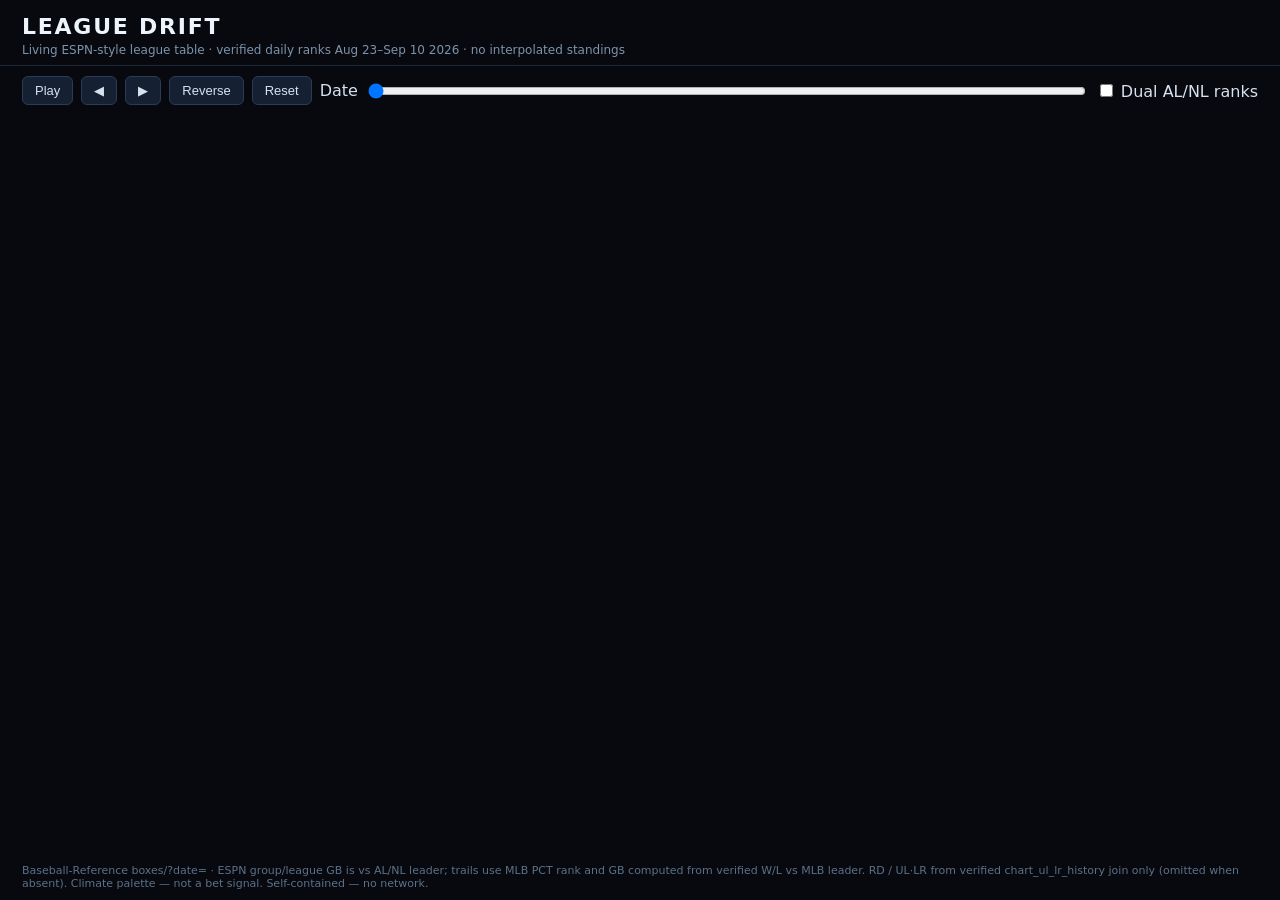
==== commit e816fde9: "Refresh League Drift scrubber UX with RD/UL/LR climate layer. Chart drop: click/drag + reverse/step," ====
--- a/league_drift.html
+++ b/league_drift.html
@@ -7,35 +7,73 @@
 header{padding:14px 22px 8px;border-bottom:1px solid #1c2838;}
 h1{margin:0;font-size:22px;letter-spacing:.08em;color:#eef4fb;}
 .sub{color:#7d93ab;font-size:12px;margin-top:4px;}
-#bar{display:flex;gap:12px;align-items:center;padding:10px 22px;flex-wrap:wrap;}
-button{background:#152033;color:#d7e2ee;border:1px solid #2a3d55;border-radius:6px;padding:6px 12px;cursor:pointer;}
+#bar{display:flex;gap:8px;align-items:center;padding:10px 22px;flex-wrap:wrap;}
+button{background:#152033;color:#d7e2ee;border:1px solid #2a3d55;border-radius:6px;padding:6px 12px;cursor:pointer;font-size:13px;}
 button:hover{background:#1d2c42;}
-input[type=range]{width:280px;}
+button.active{background:#243656;border-color:#3d5a7a;}
+#scrubWrap{flex:1 1 180px;min-width:140px;max-width:100%;display:flex;align-items:center;gap:8px;}
+input[type=range]{flex:1;width:100%;min-width:120px;}
 #stage{flex:1;position:relative;min-height:0;}
-canvas{width:100%;height:100%;display:block;}
+canvas{width:100%;height:100%;display:block;cursor:crosshair;}
 #note{padding:6px 22px 10px;color:#5c7188;font-size:11px;}
+#hover{position:absolute;pointer-events:none;background:rgba(10,14,22,.92);border:1px solid #2a3d55;border-radius:6px;padding:6px 10px;font:12px ui-monospace,monospace;color:#d7e2ee;display:none;z-index:5;white-space:pre;}
 </style></head><body>
 <div id="wrap">
 <header>
 <h1>LEAGUE DRIFT</h1>
-<div class="sub">Climate tab · not a Bet ticket · Living ESPN-style league table · verified daily ranks Aug 23–Sep 10 2026 · no interpolated standings</div>
+<div class="sub">Living ESPN-style league table · verified daily ranks Aug 23–Sep 10 2026 · no interpolated standings</div>
 </header>
 <div id="bar">
-<button id="play">Play trails</button>
-<button id="reset">Reset</button>
-<label>Date <span id="dlbl">Aug 17</span></label>
-<input id="scrub" type="range" min="0" max="18" value="0"/>
+<button id="play" type="button">Play</button>
+<button id="stepBack" type="button" title="Step back">◀</button>
+<button id="stepFwd" type="button" title="Step forward">▶</button>
+<button id="reverse" type="button" title="Reverse play direction">Reverse</button>
+<button id="reset" type="button">Reset</button>
+<label>Date <span id="dlbl"></span></label>
+<div id="scrubWrap"><input id="scrub" type="range" min="0" value="0"/></div>
 <label><input type="checkbox" id="dual"/> Dual AL/NL ranks</label>
 </div>
-<div id="stage"><canvas id="c"></canvas></div>
-<div id="note">Baseball-Reference boxes/?date= · ESPN group/league GB is vs AL/NL leader; trails use MLB PCT rank and GB computed from verified W/L vs MLB leader. Self-contained — no network.</div>
+<div id="stage"><canvas id="c"></canvas><div id="hover"></div></div>
+<div id="note">Baseball-Reference boxes/?date= · ESPN group/league GB is vs AL/NL leader; trails use MLB PCT rank and GB computed from verified W/L vs MLB leader. RD / UL·LR from verified chart_ul_lr_history join only (omitted when absent). Climate palette — not a bet signal. Self-contained — no network.</div>
 </div>
 <script>
-const DATA = {"dates": ["2026-08-23", "2026-08-24", "2026-08-25", "2026-08-26", "2026-08-27", "2026-08-28", "2026-08-29", "2026-08-30", "2026-08-31", "2026-09-01", "2026-09-02", "2026-09-03", "2026-09-04", "2026-09-05", "2026-09-06", "2026-09-07", "2026-09-08", "2026-09-09", "2026-09-10"], "labels": ["Aug 23", "Aug 24", "Aug 25", "Aug 26", "Aug 27", "Aug 28", "Aug 29", "Aug 30", "Aug 31", "Sep 1", "Sep 2", "Sep 3", "Sep 4", "Sep 5", "Sep 6", "Sep 7", "Sep 8", "Sep 9", "Sep 10"], "teams": {"TB": {"br": "TBR", "lg": "AL", "color": "#8FB8FF", "name": "Tampa Bay Rays", "ranks": [3, 3, 3, 3, 3, 3, 2, 2, 3, 2, 2, 4, 4, 3, 4, 3, 3, 3, 3], "lg_ranks": [1, 1, 1, 1, 1, 1, 1, 1, 1, 1, 1, 1, 1, 1, 1, 1, 1, 1, 1], "pcts": [0.592, 0.595, 0.591, 0.594, 0.594, 0.597, 0.6, 0.603, 0.599, 0.601, 0.597, 0.593, 0.596, 0.599, 0.594, 0.594, 0.597, 0.6, 0.596], "W": [77, 78, 78, 79, 79, 80, 81, 82, 82, 83, 83, 83, 84, 85, 85, 85, 86, 87, 87], "L": [53, 53, 54, 54, 54, 54, 54, 54, 55, 55, 56, 57, 57, 57, 58, 58, 58, 58, 59], "gb": [3.5, 3.0, 3.0, 3.0, 3.5, 3.5, 3.5, 2.5, 2.5, 2.5, 3.5, 3.5, 3.5, 2.5, 2.5, 3.0, 3.0, 3.0, 3.5], "streak": "L1", "L10": "5-5"}, "NYY": {"br": "NYY", "lg": "AL", "color": "#C4CED4", "name": "New York Yankees", "ranks": [6, 6, 6, 5, 6, 5, 6, 5, 6, 5, 5, 5, 5, 5, 5, 5, 5, 5, 5], "lg_ranks": [2, 2, 2, 2, 2, 2, 2, 2, 2, 2, 2, 2, 2, 2, 2, 2, 2, 2, 2], "pcts": [0.569, 0.569, 0.565, 0.568, 0.564, 0.567, 0.566, 0.569, 0.565, 0.568, 0.571, 0.571, 0.567, 0.57, 0.566, 0.566, 0.569, 0.572, 0.575], "W": [74, 74, 74, 75, 75, 76, 77, 78, 78, 79, 80, 80, 80, 81, 81, 81, 82, 83, 84], "L": [56, 56, 57, 57, 58, 58, 59, 59, 60, 60, 60, 60, 61, 61, 62, 62, 62, 62, 62], "gb": [6.5, 6.5, 6.5, 6.5, 7.5, 7.5, 8.0, 7.0, 7.0, 7.0, 7.0, 6.5, 7.5, 6.5, 6.5, 7.0, 7.0, 7.0, 6.5], "streak": "W3", "L10": "7-3"}, "BOS": {"br": "BOS", "lg": "AL", "color": "#BD3039", "name": "Boston Red Sox", "ranks": [8, 8, 7, 8, 8, 8, 8, 8, 8, 8, 8, 8, 8, 8, 8, 8, 8, 8, 8], "lg_ranks": [3, 3, 3, 3, 3, 3, 3, 3, 3, 3, 3, 3, 3, 3, 3, 3, 3, 3, 3], "pcts": [0.546, 0.55, 0.553, 0.549, 0.549, 0.545, 0.544, 0.54, 0.543, 0.54, 0.536, 0.539, 0.542, 0.545, 0.549, 0.552, 0.548, 0.544, 0.544], "W": [71, 72, 73, 73, 73, 73, 74, 74, 75, 75, 75, 76, 77, 78, 79, 80, 80, 80, 80], "L": [59, 59, 59, 60, 60, 61, 62, 63, 63, 64, 65, 65, 65, 65, 65, 65, 66, 67, 67], "gb": [9.5, 9.0, 8.0, 9.0, 9.5, 10.5, 11.0, 11.0, 10.0, 11.0, 12.0, 11.0, 11.0, 10.0, 9.0, 9.0, 10.0, 11.0, 11.0], "streak": "L2", "L10": "6-4"}, "BAL": {"br": "BAL", "lg": "AL", "color": "#DF4601", "name": "Baltimore Orioles", "ranks": [18, 20, 18, 17, 17, 16, 16, 15, 14, 15, 16, 18, 19, 19, 20, 19, 19, 19, 19], "lg_ranks": [9, 10, 8, 8, 8, 7, 7, 7, 7, 7, 7, 9, 9, 9, 9, 9, 9, 9, 9], "pcts": [0.481, 0.481, 0.485, 0.489, 0.485, 0.489, 0.493, 0.496, 0.5, 0.496, 0.493, 0.489, 0.486, 0.483, 0.479, 0.483, 0.479, 0.483, 0.483], "W": [63, 63, 64, 65, 65, 66, 67, 68, 69, 69, 69, 69, 69, 69, 69, 70, 70, 71, 71], "L": [68, 68, 68, 68, 69, 69, 69, 69, 69, 70, 71, 72, 73, 74, 75, 75, 76, 76, 76], "gb": [18.0, 18.0, 17.0, 17.0, 18.0, 18.0, 18.0, 17.0, 16.0, 17.0, 18.0, 18.0, 19.0, 19.0, 19.0, 19.0, 20.0, 20.0, 20.0], "streak": "W1", "L10": "3-7"}, "TOR": {"br": "TOR", "lg": "AL", "color": "#134A8E", "name": "Toronto Blue Jays", "ranks": [17, 18, 21, 18, 19, 18, 17, 17, 18, 19, 18, 17, 16, 14, 16, 16, 14, 15, 15], "lg_ranks": [8, 9, 11, 9, 9, 9, 8, 8, 9, 9, 9, 8, 7, 7, 7, 7, 7, 7, 7], "pcts": [0.485, 0.485, 0.481, 0.485, 0.481, 0.485, 0.489, 0.493, 0.493, 0.489, 0.493, 0.496, 0.5, 0.503, 0.5, 0.497, 0.5, 0.497, 0.497], "W": [64, 64, 64, 65, 65, 66, 67, 68, 68, 68, 69, 70, 71, 72, 72, 72, 73, 73, 73], "L": [68, 68, 69, 69, 70, 70, 70, 70, 70, 71, 71, 71, 71, 71, 72, 73, 73, 74, 74], "gb": [17.5, 17.5, 17.5, 17.5, 18.5, 18.5, 18.5, 17.5, 17.0, 18.0, 18.0, 17.0, 17.0, 16.0, 16.0, 17.0, 17.0, 18.0, 18.0], "streak": "L1", "L10": "6-4"}, "CWS": {"br": "CHW", "lg": "AL", "color": "#E8E8E8", "name": "Chicago White Sox", "ranks": [11, 11, 11, 11, 10, 10, 9, 9, 10, 9, 9, 10, 9, 10, 10, 11, 11, 11, 11], "lg_ranks": [4, 4, 4, 4, 4, 4, 4, 4, 4, 4, 4, 4, 4, 4, 4, 4, 4, 4, 4], "pcts": [0.523, 0.519, 0.523, 0.526, 0.526, 0.53, 0.533, 0.529, 0.526, 0.529, 0.525, 0.521, 0.525, 0.521, 0.524, 0.524, 0.521, 0.517, 0.514], "W": [68, 68, 69, 70, 70, 71, 72, 72, 72, 73, 73, 73, 74, 74, 75, 75, 75, 75, 75], "L": [62, 63, 63, 63, 63, 63, 63, 64, 65, 65, 66, 67, 67, 68, 68, 68, 69, 70, 71], "gb": [12.5, 13.0, 12.0, 12.0, 12.5, 12.5, 12.5, 12.5, 12.5, 12.5, 13.5, 13.5, 13.5, 13.5, 12.5, 13.0, 14.0, 15.0, 15.5], "streak": "L3", "L10": "3-7"}, "CLE": {"br": "CLE", "lg": "AL", "color": "#E31937", "name": "Cleveland Guardians", "ranks": [14, 13, 12, 12, 12, 12, 12, 12, 13, 12, 14, 14, 13, 13, 12, 13, 13, 13, 13], "lg_ranks": [5, 5, 5, 5, 5, 5, 5, 5, 6, 5, 6, 6, 6, 6, 5, 6, 6, 6, 6], "pcts": [0.496, 0.5, 0.504, 0.507, 0.507, 0.504, 0.5, 0.504, 0.504, 0.507, 0.504, 0.5, 0.507, 0.503, 0.507, 0.503, 0.507, 0.503, 0.503], "W": [65, 66, 67, 68, 68, 68, 68, 69, 69, 70, 70, 70, 72, 72, 73, 73, 74, 74, 74], "L": [66, 66, 66, 66, 66, 67, 68, 68, 68, 68, 69, 70, 70, 71, 71, 72, 72, 73, 73], "gb": [16.0, 15.5, 14.5, 14.5, 15.0, 16.0, 17.0, 16.0, 15.5, 15.5, 16.5, 16.5, 16.0, 16.0, 15.0, 16.0, 16.0, 17.0, 17.0], "streak": "L1", "L10": "5-5"}, "MIN": {"br": "MIN", "lg": "AL", "color": "#002B5C", "name": "Minnesota Twins", "ranks": [19, 17, 19, 20, 20, 21, 22, 21, 20, 20, 21, 21, 21, 21, 21, 21, 21, 21, 21], "lg_ranks": [10, 8, 9, 10, 10, 10, 10, 10, 10, 10, 10, 10, 10, 10, 10, 10, 10, 10, 10], "pcts": [0.481, 0.485, 0.481, 0.478, 0.478, 0.474, 0.471, 0.474, 0.478, 0.482, 0.479, 0.479, 0.475, 0.479, 0.476, 0.472, 0.476, 0.473, 0.473], "W": [63, 64, 64, 64, 64, 64, 64, 65, 66, 67, 67, 67, 67, 68, 68, 68, 69, 69, 69], "L": [68, 68, 69, 70, 70, 71, 72, 72, 72, 72, 73, 73, 74, 74, 75, 76, 76, 77, 77], "gb": [18.0, 17.5, 17.5, 18.5, 19.0, 20.0, 21.0, 20.0, 19.0, 19.0, 20.0, 19.5, 20.5, 19.5, 19.5, 20.5, 20.5, 21.5, 21.5], "streak": "L1", "L10": "5-5"}, "DET": {"br": "DET", "lg": "AL", "color": "#FA4616", "name": "Detroit Tigers", "ranks": [23, 24, 22, 23, 23, 24, 24, 24, 24, 24, 24, 24, 24, 24, 24, 24, 25, 24, 24], "lg_ranks": [12, 12, 12, 12, 12, 12, 12, 12, 12, 12, 12, 12, 12, 12, 12, 12, 12, 12, 12], "pcts": [0.469, 0.466, 0.47, 0.466, 0.466, 0.463, 0.467, 0.463, 0.46, 0.457, 0.46, 0.46, 0.454, 0.458, 0.455, 0.458, 0.455, 0.459, 0.459], "W": [61, 61, 62, 62, 62, 62, 63, 63, 63, 63, 64, 64, 64, 65, 65, 66, 66, 67, 67], "L": [69, 70, 70, 71, 71, 72, 72, 73, 74, 75, 75, 75, 77, 77, 78, 78, 79, 79, 79], "gb": [19.5, 20.0, 19.0, 20.0, 20.5, 21.5, 21.5, 21.5, 21.5, 22.5, 22.5, 22.0, 23.5, 22.5, 22.5, 22.5, 23.5, 23.5, 23.5], "streak": "W1", "L10": "4-6"}, "KC": {"br": "KCR", "lg": "AL", "color": "#74B4FA", "name": "Kansas City Royals", "ranks": [26, 26, 26, 26, 26, 25, 25, 25, 25, 25, 26, 26, 26, 26, 26, 26, 26, 26, 26], "lg_ranks": [13, 13, 13, 13, 13, 13, 13, 13, 13, 13, 13, 13, 13, 13, 13, 13, 13, 13, 13], "pcts": [0.439, 0.439, 0.444, 0.44, 0.444, 0.449, 0.453, 0.449, 0.449, 0.446, 0.443, 0.447, 0.444, 0.441, 0.444, 0.441, 0.438, 0.442, 0.442], "W": [58, 58, 59, 59, 60, 61, 62, 62, 62, 62, 62, 63, 63, 63, 64, 64, 64, 65, 65], "L": [74, 74, 74, 75, 75, 75, 75, 76, 76, 77, 78, 78, 79, 80, 80, 81, 82, 82, 82], "gb": [23.5, 23.5, 22.5, 23.5, 23.5, 23.5, 23.5, 23.5, 23.0, 24.0, 25.0, 24.0, 25.0, 25.0, 24.0, 25.0, 26.0, 26.0, 26.0], "streak": "W1", "L10": "3-7"}, "HOU": {"br": "HOU", "lg": "AL", "color": "#EB6E1F", "name": "Houston Astros", "ranks": [15, 16, 14, 14, 14, 13, 13, 13, 12, 13, 12, 12, 12, 12, 13, 12, 12, 12, 12], "lg_ranks": [6, 7, 6, 6, 6, 6, 6, 6, 5, 6, 5, 5, 5, 5, 6, 5, 5, 5, 5], "pcts": [0.496, 0.496, 0.5, 0.496, 0.5, 0.504, 0.5, 0.504, 0.507, 0.504, 0.507, 0.511, 0.514, 0.51, 0.507, 0.507, 0.51, 0.507, 0.51], "W": [65, 65, 66, 66, 67, 68, 68, 69, 70, 70, 71, 72, 73, 73, 73, 73, 74, 74, 75], "L": [66, 66, 66, 67, 67, 67, 68, 68, 68, 69, 69, 69, 69, 70, 71, 71, 71, 72, 72], "gb": [16.0, 16.0, 15.0, 16.0, 16.0, 16.0, 17.0, 16.0, 15.0, 16.0, 16.0, 15.0, 15.0, 15.0, 15.0, 15.5, 15.5, 16.5, 16.0], "streak": "W1", "L10": "6-4"}, "TEX": {"br": "TEX", "lg": "AL", "color": "#C0111F", "name": "Texas Rangers", "ranks": [16, 15, 16, 16, 16, 17, 18, 18, 17, 17, 17, 16, 18, 18, 18, 18, 16, 16, 18], "lg_ranks": [7, 6, 7, 7, 7, 8, 9, 9, 8, 8, 8, 7, 8, 8, 8, 8, 8, 8, 8], "pcts": [0.496, 0.5, 0.496, 0.493, 0.493, 0.489, 0.485, 0.489, 0.493, 0.496, 0.493, 0.496, 0.493, 0.49, 0.493, 0.493, 0.497, 0.493, 0.49], "W": [65, 66, 66, 66, 66, 66, 66, 67, 68, 69, 69, 70, 70, 70, 71, 71, 72, 72, 72], "L": [66, 66, 67, 68, 68, 69, 70, 70, 70, 70, 71, 71, 72, 73, 73, 73, 73, 74, 75], "gb": [16.0, 15.5, 15.5, 16.5, 17.0, 18.0, 19.0, 18.0, 17.0, 17.0, 18.0, 17.0, 18.0, 18.0, 17.0, 17.5, 17.5, 18.5, 19.0], "streak": "L2", "L10": "5-5"}, "SEA": {"br": "SEA", "lg": "AL", "color": "#0C2C56", "name": "Seattle Mariners", "ranks": [22, 21, 20, 21, 21, 22, 23, 23, 23, 23, 23, 23, 23, 23, 22, 22, 23, 23, 22], "lg_ranks": [11, 11, 10, 11, 11, 11, 11, 11, 11, 11, 11, 11, 11, 11, 11, 11, 11, 11, 11], "pcts": [0.473, 0.477, 0.481, 0.478, 0.478, 0.474, 0.471, 0.467, 0.464, 0.468, 0.471, 0.468, 0.465, 0.462, 0.465, 0.465, 0.462, 0.466, 0.469], "W": [62, 63, 64, 64, 64, 64, 64, 64, 64, 65, 66, 66, 66, 66, 67, 67, 67, 68, 69], "L": [69, 69, 69, 70, 70, 71, 72, 73, 74, 74, 74, 75, 76, 77, 77, 77, 78, 78, 78], "gb": [19.0, 18.5, 17.5, 18.5, 19.0, 20.0, 21.0, 21.0, 21.0, 21.0, 21.0, 21.0, 22.0, 22.0, 21.0, 21.5, 22.5, 22.5, 22.0], "streak": "W2", "L10": "5-5"}, "ATH": {"br": "ATH", "lg": "AL", "color": "#EFB21E", "name": "Athletics", "ranks": [29, 29, 28, 28, 28, 28, 28, 28, 28, 28, 28, 28, 28, 28, 28, 28, 28, 28, 28], "lg_ranks": [15, 15, 14, 14, 14, 14, 14, 14, 14, 14, 14, 14, 14, 14, 14, 14, 14, 14, 14], "pcts": [0.389, 0.386, 0.391, 0.396, 0.396, 0.393, 0.39, 0.387, 0.384, 0.381, 0.386, 0.39, 0.394, 0.399, 0.396, 0.4, 0.397, 0.401, 0.401], "W": [51, 51, 52, 53, 53, 53, 53, 53, 53, 53, 54, 55, 56, 57, 57, 58, 58, 59, 59], "L": [80, 81, 81, 81, 81, 82, 83, 84, 85, 86, 86, 86, 86, 86, 87, 87, 88, 88, 88], "gb": [30.0, 30.5, 29.5, 29.5, 30.0, 31.0, 32.0, 32.0, 32.0, 33.0, 33.0, 32.0, 32.0, 31.0, 31.0, 31.0, 32.0, 32.0, 32.0], "streak": "W1", "L10": "6-4"}, "LAA": {"br": "LAA", "lg": "AL", "color": "#BA0021", "name": "Los Angeles Angels", "ranks": [28, 28, 29, 30, 30, 30, 30, 30, 29, 30, 30, 30, 30, 30, 30, 30, 30, 29, 29], "lg_ranks": [14, 14, 15, 15, 15, 15, 15, 15, 15, 15, 15, 15, 15, 15, 15, 15, 15, 15, 15], "pcts": [0.397, 0.394, 0.391, 0.388, 0.388, 0.385, 0.382, 0.38, 0.384, 0.381, 0.379, 0.379, 0.376, 0.38, 0.378, 0.375, 0.379, 0.384, 0.384], "W": [52, 52, 52, 52, 52, 52, 52, 52, 53, 53, 53, 53, 53, 54, 54, 54, 55, 56, 56], "L": [79, 80, 81, 82, 82, 83, 84, 85, 85, 86, 87, 87, 88, 88, 89, 90, 90, 90, 90], "gb": [29.0, 29.5, 29.5, 30.5, 31.0, 32.0, 33.0, 33.0, 32.0, 33.0, 34.0, 33.5, 34.5, 33.5, 33.5, 34.5, 34.5, 34.5, 34.5], "streak": "W2", "L10": "4-6"}, "MIL": {"br": "MIL", "lg": "NL", "color": "#B6922E", "name": "Milwaukee Brewers", "ranks": [1, 1, 1, 1, 1, 1, 1, 1, 1, 1, 1, 1, 1, 1, 1, 1, 1, 1, 1], "lg_ranks": [1, 1, 1, 1, 1, 1, 1, 1, 1, 1, 1, 1, 1, 1, 1, 1, 1, 1, 1], "pcts": [0.618, 0.618, 0.614, 0.617, 0.619, 0.622, 0.625, 0.62, 0.616, 0.619, 0.621, 0.617, 0.62, 0.615, 0.611, 0.614, 0.616, 0.619, 0.619], "W": [81, 81, 81, 82, 83, 84, 85, 85, 85, 86, 87, 87, 88, 88, 88, 89, 90, 91, 91], "L": [50, 50, 51, 51, 51, 51, 51, 52, 53, 53, 53, 54, 54, 55, 56, 56, 56, 56, 56], "gb": [0.0, 0.0, 0.0, 0.0, 0.0, 0.0, 0.0, 0.0, 0.0, 0.0, 0.0, 0.0, 0.0, 0.0, 0.0, 0.0, 0.0, 0.0, 0.0], "streak": "W3", "L10": "6-4"}, "ATL": {"br": "ATL", "lg": "NL", "color": "#CE1141", "name": "Atlanta Braves", "ranks": [4, 4, 4, 4, 4, 4, 3, 3, 4, 4, 3, 2, 2, 4, 3, 4, 4, 4, 4], "lg_ranks": [3, 3, 3, 3, 3, 3, 2, 2, 3, 3, 2, 2, 2, 3, 3, 3, 3, 3, 3], "pcts": [0.58, 0.58, 0.583, 0.586, 0.59, 0.593, 0.596, 0.599, 0.594, 0.59, 0.593, 0.593, 0.596, 0.592, 0.594, 0.59, 0.586, 0.582, 0.585], "W": [76, 76, 77, 78, 79, 80, 81, 82, 82, 82, 83, 83, 84, 84, 85, 85, 85, 85, 86], "L": [55, 55, 55, 55, 55, 55, 55, 55, 56, 57, 57, 57, 57, 58, 58, 59, 60, 61, 61], "gb": [5.0, 5.0, 4.0, 4.0, 4.0, 4.0, 4.0, 3.0, 3.0, 4.0, 4.0, 3.5, 3.5, 3.5, 2.5, 3.5, 4.5, 5.5, 5.0], "streak": "W1", "L10": "4-6"}, "LAD": {"br": "LAD", "lg": "NL", "color": "#005A9C", "name": "Los Angeles Dodgers", "ranks": [2, 2, 2, 2, 2, 2, 4, 4, 2, 3, 4, 3, 3, 2, 2, 2, 2, 2, 2], "lg_ranks": [2, 2, 2, 2, 2, 2, 3, 3, 2, 2, 3, 3, 3, 2, 2, 2, 2, 2, 2], "pcts": [0.611, 0.611, 0.606, 0.602, 0.597, 0.6, 0.596, 0.599, 0.599, 0.594, 0.59, 0.593, 0.596, 0.599, 0.601, 0.604, 0.607, 0.61, 0.61], "W": [80, 80, 80, 80, 80, 81, 81, 82, 82, 82, 82, 83, 84, 85, 86, 87, 88, 89, 89], "L": [51, 51, 52, 53, 54, 54, 55, 55, 55, 56, 57, 57, 57, 57, 57, 57, 57, 57, 57], "gb": [1.0, 1.0, 1.0, 2.0, 3.0, 3.0, 4.0, 3.0, 2.5, 3.5, 4.5, 3.5, 3.5, 2.5, 1.5, 1.5, 1.5, 1.5, 1.5], "streak": "W7", "L10": "8-2"}, "CHC": {"br": "CHC", "lg": "NL", "color": "#0E3386", "name": "Chicago Cubs", "ranks": [5, 5, 5, 6, 5, 6, 5, 6, 5, 7, 7, 7, 6, 6, 6, 7, 7, 7, 7], "lg_ranks": [4, 4, 4, 4, 4, 4, 4, 4, 4, 5, 5, 5, 4, 4, 4, 5, 5, 5, 5], "pcts": [0.573, 0.576, 0.571, 0.567, 0.567, 0.563, 0.566, 0.562, 0.565, 0.561, 0.557, 0.56, 0.563, 0.566, 0.562, 0.559, 0.555, 0.551, 0.551], "W": [75, 76, 76, 76, 76, 76, 77, 77, 78, 78, 78, 79, 80, 81, 81, 81, 81, 81, 81], "L": [56, 56, 57, 58, 58, 59, 59, 60, 60, 61, 62, 62, 62, 62, 63, 64, 65, 66, 66], "gb": [6.0, 5.5, 5.5, 6.5, 7.0, 8.0, 8.0, 8.0, 7.0, 8.0, 9.0, 8.0, 8.0, 7.0, 7.0, 8.0, 9.0, 10.0, 10.0], "streak": "L4", "L10": "4-6"}, "PHI": {"br": "PHI", "lg": "NL", "color": "#E81828", "name": "Philadelphia Phillies", "ranks": [7, 7, 8, 7, 7, 7, 7, 7, 7, 6, 6, 6, 7, 7, 7, 6, 6, 6, 6], "lg_ranks": [5, 5, 5, 5, 5, 5, 5, 5, 5, 4, 4, 4, 5, 5, 5, 4, 4, 4, 4], "pcts": [0.557, 0.553, 0.549, 0.552, 0.552, 0.556, 0.559, 0.562, 0.565, 0.568, 0.564, 0.564, 0.56, 0.563, 0.559, 0.562, 0.559, 0.562, 0.558], "W": [73, 73, 73, 74, 74, 75, 76, 77, 78, 79, 79, 79, 79, 80, 80, 81, 81, 82, 82], "L": [58, 59, 60, 60, 60, 60, 60, 60, 60, 60, 61, 61, 62, 62, 63, 63, 64, 64, 65], "gb": [8.0, 8.5, 8.5, 8.5, 9.0, 9.0, 9.0, 8.0, 7.0, 7.0, 8.0, 7.5, 8.5, 7.5, 7.5, 7.5, 8.5, 8.5, 9.0], "streak": "L1", "L10": "5-5"}, "SD": {"br": "SDP", "lg": "NL", "color": "#FFC425", "name": "San Diego Padres", "ranks": [9, 9, 9, 9, 9, 9, 10, 11, 9, 10, 11, 11, 10, 11, 11, 10, 10, 9, 9], "lg_ranks": [6, 6, 6, 6, 6, 6, 6, 7, 6, 6, 7, 7, 6, 7, 7, 7, 7, 6, 6], "pcts": [0.542, 0.538, 0.534, 0.537, 0.537, 0.533, 0.529, 0.526, 0.529, 0.525, 0.521, 0.521, 0.525, 0.521, 0.524, 0.528, 0.531, 0.534, 0.534], "W": [71, 71, 71, 72, 72, 72, 72, 72, 73, 73, 73, 73, 74, 74, 75, 76, 77, 78, 78], "L": [60, 61, 62, 62, 62, 63, 64, 65, 65, 66, 67, 67, 67, 68, 68, 68, 68, 68, 68], "gb": [10.0, 10.5, 10.5, 10.5, 11.0, 12.0, 13.0, 13.0, 12.0, 13.0, 14.0, 13.5, 13.5, 13.5, 12.5, 12.5, 12.5, 12.5, 12.5], "streak": "W4", "L10": "6-4"}, "ARI": {"br": "ARI", "lg": "NL", "color": "#A71930", "name": "Arizona Diamondbacks", "ranks": [10, 10, 10, 10, 11, 11, 11, 10, 11, 11, 10, 9, 11, 9, 9, 9, 9, 10, 10], "lg_ranks": [7, 7, 7, 7, 7, 7, 7, 6, 7, 7, 6, 6, 7, 6, 6, 6, 6, 7, 7], "pcts": [0.527, 0.523, 0.526, 0.53, 0.526, 0.529, 0.529, 0.529, 0.525, 0.521, 0.525, 0.525, 0.521, 0.524, 0.528, 0.531, 0.534, 0.531, 0.531], "W": [69, 69, 70, 71, 71, 72, 73, 73, 73, 73, 74, 74, 74, 75, 76, 77, 78, 78, 78], "L": [62, 63, 63, 63, 64, 64, 65, 65, 66, 67, 67, 67, 68, 68, 68, 68, 68, 69, 69], "gb": [12.0, 12.5, 11.5, 11.5, 12.5, 12.5, 13.0, 12.5, 12.5, 13.5, 13.5, 13.0, 14.0, 13.0, 12.0, 12.0, 12.0, 13.0, 13.0], "streak": "L1", "L10": "5-5"}, "MIA": {"br": "MIA", "lg": "NL", "color": "#00A3E0", "name": "Miami Marlins", "ranks": [12, 12, 13, 13, 13, 14, 14, 14, 15, 14, 13, 13, 14, 15, 14, 14, 17, 17, 16], "lg_ranks": [8, 8, 8, 8, 8, 8, 8, 8, 8, 8, 8, 8, 8, 8, 8, 8, 9, 9, 9], "pcts": [0.511, 0.508, 0.504, 0.507, 0.507, 0.504, 0.5, 0.504, 0.5, 0.504, 0.507, 0.504, 0.5, 0.497, 0.5, 0.497, 0.493, 0.49, 0.49], "W": [67, 67, 67, 68, 68, 68, 68, 69, 69, 70, 71, 71, 71, 71, 72, 72, 72, 72, 72], "L": [64, 65, 66, 66, 66, 67, 68, 68, 69, 69, 69, 70, 71, 72, 72, 73, 74, 75, 75], "gb": [14.0, 14.5, 14.5, 14.5, 15.0, 16.0, 17.0, 16.0, 16.0, 16.0, 16.0, 16.0, 17.0, 17.0, 16.0, 17.0, 18.0, 19.0, 19.0], "streak": "L3", "L10": "3-7"}, "STL": {"br": "STL", "lg": "NL", "color": "#C41E3A", "name": "St. Louis Cardinals", "ranks": [13, 14, 15, 15, 15, 15, 15, 16, 16, 16, 15, 15, 15, 16, 15, 15, 18, 18, 17], "lg_ranks": [9, 9, 9, 9, 9, 9, 9, 9, 9, 9, 9, 9, 9, 9, 9, 9, 10, 10, 10], "pcts": [0.5, 0.5, 0.496, 0.493, 0.496, 0.5, 0.496, 0.493, 0.493, 0.496, 0.5, 0.496, 0.5, 0.497, 0.5, 0.497, 0.493, 0.49, 0.49], "W": [66, 66, 66, 66, 67, 68, 68, 68, 68, 69, 70, 70, 71, 71, 72, 72, 72, 72, 72], "L": [66, 66, 67, 68, 68, 68, 69, 70, 70, 70, 70, 71, 71, 72, 72, 73, 74, 75, 75], "gb": [15.5, 15.5, 15.5, 16.5, 16.5, 16.5, 17.5, 17.5, 17.0, 17.0, 17.0, 17.0, 17.0, 17.0, 16.0, 17.0, 18.0, 19.0, 19.0], "streak": "L3", "L10": "4-6"}, "PIT": {"br": "PIT", "lg": "NL", "color": "#FDB827", "name": "Pittsburgh Pirates", "ranks": [20, 19, 17, 19, 18, 19, 19, 19, 19, 18, 19, 19, 17, 17, 17, 17, 15, 14, 14], "lg_ranks": [10, 10, 10, 10, 10, 10, 10, 10, 10, 10, 10, 10, 10, 10, 10, 10, 8, 8, 8], "pcts": [0.477, 0.481, 0.485, 0.481, 0.481, 0.478, 0.482, 0.486, 0.486, 0.489, 0.486, 0.489, 0.493, 0.49, 0.493, 0.493, 0.497, 0.5, 0.503], "W": [63, 64, 65, 65, 65, 65, 66, 67, 67, 68, 68, 69, 70, 70, 71, 71, 72, 73, 74], "L": [69, 69, 69, 70, 70, 71, 71, 71, 71, 71, 72, 72, 72, 73, 73, 73, 73, 73, 73], "gb": [18.5, 18.0, 17.0, 18.0, 18.5, 19.5, 19.5, 18.5, 18.0, 18.0, 19.0, 18.0, 18.0, 18.0, 17.0, 17.5, 17.5, 17.5, 17.0], "streak": "W4", "L10": "8-2"}, "CIN": {"br": "CIN", "lg": "NL", "color": "#C6011F", "name": "Cincinnati Reds", "ranks": [21, 22, 23, 22, 22, 20, 21, 20, 22, 22, 20, 20, 20, 20, 19, 20, 20, 20, 20], "lg_ranks": [11, 11, 11, 11, 11, 11, 12, 11, 12, 12, 11, 11, 11, 11, 11, 11, 11, 11, 11], "pcts": [0.473, 0.47, 0.466, 0.47, 0.47, 0.474, 0.471, 0.474, 0.471, 0.475, 0.479, 0.479, 0.475, 0.479, 0.483, 0.479, 0.476, 0.473, 0.473], "W": [62, 62, 62, 63, 63, 64, 64, 65, 65, 66, 67, 67, 67, 68, 69, 69, 69, 69, 69], "L": [69, 70, 71, 71, 71, 71, 72, 72, 73, 73, 73, 73, 74, 74, 74, 75, 76, 77, 77], "gb": [19.0, 19.5, 19.5, 19.5, 20.0, 20.0, 21.0, 20.0, 20.0, 20.0, 20.0, 19.5, 20.5, 19.5, 18.5, 19.5, 20.5, 21.5, 21.5], "streak": "L3", "L10": "5-5"}, "WSH": {"br": "WSN", "lg": "NL", "color": "#AB0003", "name": "Washington Nationals", "ranks": [24, 23, 24, 24, 24, 23, 20, 22, 21, 21, 22, 22, 22, 22, 23, 23, 24, 25, 25], "lg_ranks": [12, 12, 12, 12, 12, 12, 11, 12, 11, 11, 12, 12, 12, 12, 12, 12, 13, 13, 13], "pcts": [0.462, 0.466, 0.463, 0.459, 0.463, 0.467, 0.471, 0.468, 0.471, 0.475, 0.472, 0.472, 0.469, 0.465, 0.462, 0.459, 0.456, 0.453, 0.453], "W": [61, 62, 62, 62, 63, 64, 65, 65, 66, 67, 67, 67, 67, 67, 67, 67, 67, 67, 67], "L": [71, 71, 72, 73, 73, 73, 73, 74, 74, 74, 75, 75, 76, 77, 78, 79, 80, 81, 81], "gb": [20.5, 20.0, 20.0, 21.0, 21.0, 21.0, 21.0, 21.0, 20.0, 20.0, 21.0, 20.5, 21.5, 21.5, 21.5, 22.5, 23.5, 24.5, 24.5], "streak": "L7", "L10": "2-8"}, "NYM": {"br": "NYM", "lg": "NL", "color": "#FF5910", "name": "New York Mets", "ranks": [25, 25, 25, 25, 25, 26, 26, 26, 26, 26, 25, 25, 25, 25, 25, 25, 22, 22, 23], "lg_ranks": [13, 13, 13, 13, 13, 13, 13, 13, 13, 13, 13, 13, 13, 13, 13, 13, 12, 12, 12], "pcts": [0.45, 0.45, 0.455, 0.451, 0.448, 0.444, 0.449, 0.445, 0.449, 0.446, 0.45, 0.45, 0.454, 0.451, 0.455, 0.458, 0.462, 0.466, 0.466], "W": [59, 59, 60, 60, 60, 60, 61, 61, 62, 62, 63, 63, 64, 64, 65, 66, 67, 68, 68], "L": [72, 72, 72, 73, 74, 75, 75, 76, 76, 77, 77, 77, 77, 78, 78, 78, 78, 78, 78], "gb": [22.0, 22.0, 21.0, 22.0, 23.0, 24.0, 24.0, 24.0, 23.0, 24.0, 24.0, 23.5, 23.5, 23.5, 22.5, 22.5, 22.5, 22.5, 22.5], "streak": "W4", "L10": "7-3"}, "SF": {"br": "SFG", "lg": "NL", "color": "#FD5A1E", "name": "San Francisco Giants", "ranks": [27, 27, 27, 27, 27, 27, 27, 27, 27, 27, 27, 27, 27, 27, 27, 27, 27, 27, 27], "lg_ranks": [14, 14, 14, 14, 14, 14, 14, 14, 14, 14, 14, 14, 14, 14, 14, 14, 14, 14, 14], "pcts": [0.4, 0.405, 0.409, 0.406, 0.41, 0.407, 0.409, 0.409, 0.413, 0.41, 0.414, 0.411, 0.408, 0.413, 0.41, 0.414, 0.418, 0.422, 0.422], "W": [52, 53, 54, 54, 55, 55, 56, 56, 57, 57, 58, 58, 58, 59, 59, 60, 61, 62, 62], "L": [78, 78, 78, 79, 79, 80, 81, 81, 81, 82, 82, 83, 84, 84, 85, 85, 85, 85, 85], "gb": [28.5, 28.0, 27.0, 28.0, 28.0, 29.0, 29.5, 29.0, 28.0, 29.0, 29.0, 29.0, 30.0, 29.0, 29.0, 29.0, 29.0, 29.0, 29.0], "streak": "W3", "L10": "6-4"}, "COL": {"br": "COL", "lg": "NL", "color": "#33006F", "name": "Colorado Rockies", "ranks": [30, 30, 30, 29, 29, 29, 29, 29, 30, 29, 29, 29, 29, 29, 29, 29, 29, 30, 30], "lg_ranks": [15, 15, 15, 15, 15, 15, 15, 15, 15, 15, 15, 15, 15, 15, 15, 15, 15, 15, 15], "pcts": [0.385, 0.382, 0.386, 0.391, 0.388, 0.385, 0.382, 0.38, 0.377, 0.381, 0.386, 0.386, 0.383, 0.387, 0.385, 0.385, 0.382, 0.379, 0.377], "W": [50, 50, 51, 52, 52, 52, 52, 52, 52, 53, 54, 54, 54, 55, 55, 55, 55, 55, 55], "L": [80, 81, 81, 81, 82, 83, 84, 85, 86, 86, 86, 86, 87, 87, 88, 88, 89, 90, 91], "gb": [30.5, 31.0, 30.0, 30.0, 31.0, 32.0, 33.0, 33.0, 33.0, 33.0, 33.0, 32.5, 33.5, 32.5, 32.5, 33.0, 34.0, 35.0, 35.5], "streak": "L4", "L10": "3-7"}}};
+const DATA = {"dates":["2026-08-23","2026-08-24","2026-08-25","2026-08-26","2026-08-27","2026-08-28","2026-08-29","2026-08-30","2026-08-31","2026-09-01","2026-09-02","2026-09-03","2026-09-04","2026-09-05","2026-09-06","2026-09-07","2026-09-08","2026-09-09","2026-09-10"],"labels":["Aug 23","Aug 24","Aug 25","Aug 26","Aug 27","Aug 28","Aug 29","Aug 30","Aug 31","Sep 1","Sep 2","Sep 3","Sep 4","Sep 5","Sep 6","Sep 7","Sep 8","Sep 9","Sep 10"],"teams":{"ARI":{"br":"ARI","lg":"NL","color":"#A71930","name":"Arizona Diamondbacks","ranks":[10,10,10,10,11,11,11,10,11,11,10,9,11,9,9,9,9,10,10],"lg_ranks":[7,7,7,7,7,7,7,6,7,7,6,6,7,6,6,6,6,7,7],"pcts":[0.527,0.523,0.526,0.53,0.526,0.529,0.529,0.529,0.525,0.521,0.525,0.525,0.521,0.524,0.528,0.531,0.534,0.531,0.531],"W":[69,69,70,71,71,72,73,73,73,73,74,74,74,75,76,77,78,78,78],"L":[62,63,63,63,64,64,65,65,66,67,67,67,68,68,68,68,68,69,69],"gb":[12.0,12.5,11.5,11.5,12.5,12.5,13.0,12.5,12.5,13.5,13.5,13.0,14.0,13.0,12.0,12.0,12.0,13.0,13.0],"streak":"L1","L10":"5-5","RD":[9,2,3,5,0,4,5,5,4,-2,-1,-1,-3,-2,-1,0,2,-1,null],"quadrant":["UR","UR","UR","UR","UR","UR","UR","UR","UR","LR","LR","LR","LR","LR","LR","UR","UR","LR",null],"chart_ul":[false,false,false,false,false,false,false,false,false,false,false,false,false,false,false,false,false,false,null],"chart_lr":[false,false,false,false,false,false,false,false,false,true,true,true,true,true,true,false,false,true,null]},"ATH":{"br":"ATH","lg":"AL","color":"#EFB21E","name":"Athletics","ranks":[29,29,28,28,28,28,28,28,28,28,28,28,28,28,28,28,28,28,28],"lg_ranks":[15,15,14,14,14,14,14,14,14,14,14,14,14,14,14,14,14,14,14],"pcts":[0.389,0.386,0.391,0.396,0.396,0.393,0.39,0.387,0.384,0.381,0.386,0.39,0.394,0.399,0.396,0.4,0.397,0.401,0.401],"W":[51,51,52,53,53,53,53,53,53,53,54,55,56,57,57,58,58,59,59],"L":[80,81,81,81,81,82,83,84,85,86,86,86,86,86,87,87,88,88,88],"gb":[30.0,30.5,29.5,29.5,30.0,31.0,32.0,32.0,32.0,33.0,33.0,32.0,32.0,31.0,31.0,31.0,32.0,32.0,32.0],"streak":"W1","L10":"6-4","RD":[-187,-190,-188,-185,-185,-186,-188,-191,-198,-201,-194,-191,-190,-186,-188,-187,-189,-187,null],"quadrant":["LL","LL","LL","LL","LL","LL","LL","LL","LL","LL","LL","LL","LL","LL","LL","LL","LL","LL",null],"chart_ul":[false,false,false,false,false,false,false,false,false,false,false,false,false,false,false,false,false,false,null],"chart_lr":[false,false,false,false,false,false,false,false,false,false,false,false,false,false,false,false,false,false,null]},"ATL":{"br":"ATL","lg":"NL","color":"#CE1141","name":"Atlanta Braves","ranks":[4,4,4,4,4,4,3,3,4,4,3,2,2,4,3,4,4,4,4],"lg_ranks":[3,3,3,3,3,3,2,2,3,3,2,2,2,3,3,3,3,3,3],"pcts":[0.58,0.58,0.583,0.586,0.59,0.593,0.596,0.599,0.594,0.59,0.593,0.593,0.596,0.592,0.594,0.59,0.586,0.582,0.585],"W":[76,76,77,78,79,80,81,82,82,82,83,83,84,84,85,85,85,85,86],"L":[55,55,55,55,55,55,55,55,56,57,57,57,57,58,58,59,60,61,61],"gb":[5.0,5.0,4.0,4.0,4.0,4.0,4.0,3.0,3.0,4.0,4.0,3.5,3.5,3.5,2.5,3.5,4.5,5.5,5.0],"streak":"W1","L10":"4-6","RD":[110,110,111,112,113,115,116,117,113,109,118,118,121,119,120,119,113,108,null],"quadrant":["UR","UR","UR","UR","UR","UR","UR","UR","UR","UR","UR","UR","UR","UR","UR","UR","UR","UR",null],"chart_ul":[false,false,false,false,false,false,false,false,false,false,false,false,false,false,false,false,false,false,null],"chart_lr":[false,false,false,false,false,false,false,false,false,false,false,false,false,false,false,false,false,false,null]},"BAL":{"br":"BAL","lg":"AL","color":"#DF4601","name":"Baltimore Orioles","ranks":[18,20,18,17,17,16,16,15,14,15,16,18,19,19,20,19,19,19,19],"lg_ranks":[9,10,8,8,8,7,7,7,7,7,7,9,9,9,9,9,9,9,9],"pcts":[0.481,0.481,0.485,0.489,0.485,0.489,0.493,0.496,0.5,0.496,0.493,0.489,0.486,0.483,0.479,0.483,0.479,0.483,0.483],"W":[63,63,64,65,65,66,67,68,69,69,69,69,69,69,69,70,70,71,71],"L":[68,68,68,68,69,69,69,69,69,70,71,72,73,74,75,75,76,76,76],"gb":[18.0,18.0,17.0,17.0,18.0,18.0,18.0,17.0,16.0,17.0,18.0,18.0,19.0,19.0,19.0,19.0,20.0,20.0,20.0],"streak":"W1","L10":"3-7","RD":[-35,-35,-23,-22,-24,-23,-21,-18,-17,-19,-20,-21,-22,-27,-29,-27,-31,-27,null],"quadrant":["LL","LL","LL","LL","LL","LL","LL","LL","LR","LL","LL","LL","LL","LL","LL","LL","LL","LL",null],"chart_ul":[false,false,false,false,false,false,false,false,false,false,false,false,false,false,false,false,false,false,null],"chart_lr":[false,false,false,false,false,false,false,false,true,false,false,false,false,false,false,false,false,false,null]},"BOS":{"br":"BOS","lg":"AL","color":"#BD3039","name":"Boston Red Sox","ranks":[8,8,7,8,8,8,8,8,8,8,8,8,8,8,8,8,8,8,8],"lg_ranks":[3,3,3,3,3,3,3,3,3,3,3,3,3,3,3,3,3,3,3],"pcts":[0.546,0.55,0.553,0.549,0.549,0.545,0.544,0.54,0.543,0.54,0.536,0.539,0.542,0.545,0.549,0.552,0.548,0.544,0.544],"W":[71,72,73,73,73,73,74,74,75,75,75,76,77,78,79,80,80,80,80],"L":[59,59,59,60,60,61,62,63,63,64,65,65,65,65,65,65,66,67,67],"gb":[9.5,9.0,8.0,9.0,9.5,10.5,11.0,11.0,10.0,11.0,12.0,11.0,11.0,10.0,9.0,9.0,10.0,11.0,11.0],"streak":"L2","L10":"6-4","RD":[99,101,105,101,101,100,99,84,85,82,77,78,79,84,86,89,84,82,null],"quadrant":["UR","UR","UR","UR","UR","UR","UR","UR","UR","UR","UR","UR","UR","UR","UR","UR","UR","UR",null],"chart_ul":[false,false,false,false,false,false,false,false,false,false,false,false,false,false,false,false,false,false,null],"chart_lr":[false,false,false,false,false,false,false,false,false,false,false,false,false,false,false,false,false,false,null]},"CHC":{"br":"CHC","lg":"NL","color":"#0E3386","name":"Chicago Cubs","ranks":[5,5,5,6,5,6,5,6,5,7,7,7,6,6,6,7,7,7,7],"lg_ranks":[4,4,4,4,4,4,4,4,4,5,5,5,4,4,4,5,5,5,5],"pcts":[0.573,0.576,0.571,0.567,0.567,0.563,0.566,0.562,0.565,0.561,0.557,0.56,0.563,0.566,0.562,0.559,0.555,0.551,0.551],"W":[75,76,76,76,76,76,77,77,78,78,78,79,80,81,81,81,81,81,81],"L":[56,56,57,58,58,59,59,60,60,61,62,62,62,62,63,64,65,66,66],"gb":[6.0,5.5,5.5,6.5,7.0,8.0,8.0,8.0,7.0,8.0,9.0,8.0,8.0,7.0,7.0,8.0,9.0,10.0,10.0],"streak":"L4","L10":"4-6","RD":[115,122,121,119,119,117,129,127,141,136,132,133,138,139,132,131,130,128,null],"quadrant":["UR","UR","UR","UR","UR","UR","UR","UR","UR","UR","UR","UR","UR","UR","UR","UR","UR","UR",null],"chart_ul":[false,false,false,false,false,false,false,false,false,false,false,false,false,false,false,false,false,false,null],"chart_lr":[false,false,false,false,false,false,false,false,false,false,false,false,false,false,false,false,false,false,null]},"CIN":{"br":"CIN","lg":"NL","color":"#C6011F","name":"Cincinnati Reds","ranks":[21,22,23,22,22,20,21,20,22,22,20,20,20,20,19,20,20,20,20],"lg_ranks":[11,11,11,11,11,11,12,11,12,12,11,11,11,11,11,11,11,11,11],"pcts":[0.473,0.47,0.466,0.47,0.47,0.474,0.471,0.474,0.471,0.475,0.479,0.479,0.475,0.479,0.483,0.479,0.476,0.473,0.473],"W":[62,62,62,63,63,64,64,65,65,66,67,67,67,68,69,69,69,69,69],"L":[69,70,71,71,71,71,72,72,73,73,73,73,74,74,74,75,76,77,77],"gb":[19.0,19.5,19.5,19.5,20.0,20.0,21.0,20.0,20.0,20.0,20.0,19.5,20.5,19.5,18.5,19.5,20.5,21.5,21.5],"streak":"L3","L10":"5-5","RD":[-94,-99,-101,-100,-100,-98,-110,-108,-113,-112,-108,-108,-111,-109,-105,-108,-109,-122,null],"quadrant":["LL","LL","LL","LL","LL","LL","LL","LL","LL","LL","LL","LL","LL","LL","LL","LL","LL","LL",null],"chart_ul":[false,false,false,false,false,false,false,false,false,false,false,false,false,false,false,false,false,false,null],"chart_lr":[false,false,false,false,false,false,false,false,false,false,false,false,false,false,false,false,false,false,null]},"CLE":{"br":"CLE","lg":"AL","color":"#E31937","name":"Cleveland Guardians","ranks":[14,13,12,12,12,12,12,12,13,12,14,14,13,13,12,13,13,13,13],"lg_ranks":[5,5,5,5,5,5,5,5,6,5,6,6,6,6,5,6,6,6,6],"pcts":[0.496,0.5,0.504,0.507,0.507,0.504,0.5,0.504,0.504,0.507,0.504,0.5,0.507,0.503,0.507,0.503,0.507,0.503,0.503],"W":[65,66,67,68,68,68,68,69,69,70,70,70,72,72,73,73,74,74,74],"L":[66,66,66,66,66,67,68,68,68,68,69,70,70,71,71,72,72,73,73],"gb":[16.0,15.5,14.5,14.5,15.0,16.0,17.0,16.0,15.5,15.5,16.5,16.5,16.0,16.0,15.0,16.0,16.0,17.0,17.0],"streak":"L1","L10":"5-5","RD":[-9,-7,-5,-4,-4,-7,-12,-2,-2,3,-8,-11,-9,-15,-14,-16,-12,-16,null],"quadrant":["LL","LR","LR","LR","LR","LR","LR","LR","LR","UR","LR","LR","LR","LR","LR","LR","LR","LR",null],"chart_ul":[false,false,false,false,false,false,false,false,false,false,false,false,false,false,false,false,false,false,null],"chart_lr":[false,true,true,true,true,true,true,true,true,false,true,true,true,true,true,true,true,true,null]},"COL":{"br":"COL","lg":"NL","color":"#33006F","name":"Colorado Rockies","ranks":[30,30,30,29,29,29,29,29,30,29,29,29,29,29,29,29,29,30,30],"lg_ranks":[15,15,15,15,15,15,15,15,15,15,15,15,15,15,15,15,15,15,15],"pcts":[0.385,0.382,0.386,0.391,0.388,0.385,0.382,0.38,0.377,0.381,0.386,0.386,0.383,0.387,0.385,0.385,0.382,0.379,0.377],"W":[50,50,51,52,52,52,52,52,52,53,54,54,54,55,55,55,55,55,55],"L":[80,81,81,81,82,83,84,85,86,86,86,86,87,87,88,88,89,90,91],"gb":[30.5,31.0,30.0,30.0,31.0,32.0,33.0,33.0,33.0,33.0,33.0,32.5,33.5,32.5,32.5,33.0,34.0,35.0,35.5],"streak":"L4","L10":"3-7","RD":[-136,-146,-144,-132,-138,-140,-141,-142,-143,-141,-140,-140,-141,-138,-140,-140,-142,-147,null],"quadrant":["LL","LL","LL","LL","LL","LL","LL","LL","LL","LL","LL","LL","LL","LL","LL","LL","LL","LL",null],"chart_ul":[false,false,false,false,false,false,false,false,false,false,false,false,false,false,false,false,false,false,null],"chart_lr":[false,false,false,false,false,false,false,false,false,false,false,false,false,false,false,false,false,false,null]},"CWS":{"br":"CHW","lg":"AL","color":"#E8E8E8","name":"Chicago White Sox","ranks":[11,11,11,11,10,10,9,9,10,9,9,10,9,10,10,11,11,11,11],"lg_ranks":[4,4,4,4,4,4,4,4,4,4,4,4,4,4,4,4,4,4,4],"pcts":[0.523,0.519,0.523,0.526,0.526,0.53,0.533,0.529,0.526,0.529,0.525,0.521,0.525,0.521,0.524,0.524,0.521,0.517,0.514],"W":[68,68,69,70,70,71,72,72,72,73,73,73,74,74,75,75,75,75,75],"L":[62,63,63,63,63,63,63,64,65,65,66,67,67,68,68,68,69,70,71],"gb":[12.5,13.0,12.0,12.0,12.5,12.5,12.5,12.5,12.5,12.5,13.5,13.5,13.5,13.5,12.5,13.0,14.0,15.0,15.5],"streak":"L3","L10":"3-7","RD":[43,34,38,44,44,47,48,44,41,45,43,39,42,40,49,49,43,41,null],"quadrant":["UR","UR","UR","UR","UR","UR","UR","UR","UR","UR","UR","UR","UR","UR","UR","UR","UR","UR",null],"chart_ul":[false,false,false,false,false,false,false,false,false,false,false,false,false,false,false,false,false,false,null],"chart_lr":[false,false,false,false,false,false,false,false,false,false,false,false,false,false,false,false,false,false,null]},"DET":{"br":"DET","lg":"AL","color":"#FA4616","name":"Detroit Tigers","ranks":[23,24,22,23,23,24,24,24,24,24,24,24,24,24,24,24,25,24,24],"lg_ranks":[12,12,12,12,12,12,12,12,12,12,12,12,12,12,12,12,12,12,12],"pcts":[0.469,0.466,0.47,0.466,0.466,0.463,0.467,0.463,0.46,0.457,0.46,0.46,0.454,0.458,0.455,0.458,0.455,0.459,0.459],"W":[61,61,62,62,62,62,63,63,63,63,64,64,64,65,65,66,66,67,67],"L":[69,70,70,71,71,72,72,73,74,75,75,75,77,77,78,78,79,79,79],"gb":[19.5,20.0,19.0,20.0,20.5,21.5,21.5,21.5,21.5,22.5,22.5,22.0,23.5,22.5,22.5,22.5,23.5,23.5,23.5],"streak":"W1","L10":"4-6","RD":[73,70,73,70,70,69,70,65,55,42,47,47,45,51,50,51,50,55,null],"quadrant":["UL","UL","UL","UL","UL","UL","UL","UL","UL","UL","UL","UL","UL","UL","UL","UL","UL","UL",null],"chart_ul":[true,true,true,true,true,true,true,true,true,true,true,true,true,true,true,true,true,true,null],"chart_lr":[false,false,false,false,false,false,false,false,false,false,false,false,false,false,false,false,false,false,null]},"HOU":{"br":"HOU","lg":"AL","color":"#EB6E1F","name":"Houston Astros","ranks":[15,16,14,14,14,13,13,13,12,13,12,12,12,12,13,12,12,12,12],"lg_ranks":[6,7,6,6,6,6,6,6,5,6,5,5,5,5,6,5,5,5,5],"pcts":[0.496,0.496,0.5,0.496,0.5,0.504,0.5,0.504,0.507,0.504,0.507,0.511,0.514,0.51,0.507,0.507,0.51,0.507,0.51],"W":[65,65,66,66,67,68,68,69,70,70,71,72,73,73,73,73,74,74,75],"L":[66,66,66,67,67,67,68,68,68,69,69,69,69,70,71,71,71,72,72],"gb":[16.0,16.0,15.0,16.0,16.0,16.0,17.0,16.0,15.0,16.0,16.0,15.0,15.0,15.0,15.0,15.5,15.5,16.5,16.0],"streak":"W1","L10":"6-4","RD":[-44,-44,-42,-48,-44,-42,-46,-43,-40,-44,-42,-38,-36,-37,-38,-38,-37,-41,null],"quadrant":["LL","LL","LR","LL","LR","LR","LR","LR","LR","LR","LR","LR","LR","LR","LR","LR","LR","LR",null],"chart_ul":[false,false,false,false,false,false,false,false,false,false,false,false,false,false,false,false,false,false,null],"chart_lr":[false,false,true,false,true,true,true,true,true,true,true,true,true,true,true,true,true,true,null]},"KC":{"br":"KCR","lg":"AL","color":"#74B4FA","name":"Kansas City Royals","ranks":[26,26,26,26,26,25,25,25,25,25,26,26,26,26,26,26,26,26,26],"lg_ranks":[13,13,13,13,13,13,13,13,13,13,13,13,13,13,13,13,13,13,13],"pcts":[0.439,0.439,0.444,0.44,0.444,0.449,0.453,0.449,0.449,0.446,0.443,0.447,0.444,0.441,0.444,0.441,0.438,0.442,0.442],"W":[58,58,59,59,60,61,62,62,62,62,62,63,63,63,64,64,64,65,65],"L":[74,74,74,75,75,75,75,76,76,77,78,78,79,80,80,81,82,82,82],"gb":[23.5,23.5,22.5,23.5,23.5,23.5,23.5,23.5,23.0,24.0,25.0,24.0,25.0,25.0,24.0,25.0,26.0,26.0,26.0],"streak":"W1","L10":"3-7","RD":[-91,-91,-89,-92,-81,-78,-73,-83,-83,-86,-89,-85,-92,-93,-88,-89,-91,-88,null],"quadrant":["LL","LL","LL","LL","LL","LL","LL","LL","LL","LL","LL","LL","LL","LL","LL","LL","LL","LL",null],"chart_ul":[false,false,false,false,false,false,false,false,false,false,false,false,false,false,false,false,false,false,null],"chart_lr":[false,false,false,false,false,false,false,false,false,false,false,false,false,false,false,false,false,false,null]},"LAA":{"br":"LAA","lg":"AL","color":"#BA0021","name":"Los Angeles Angels","ranks":[28,28,29,30,30,30,30,30,29,30,30,30,30,30,30,30,30,29,29],"lg_ranks":[14,14,15,15,15,15,15,15,15,15,15,15,15,15,15,15,15,15,15],"pcts":[0.397,0.394,0.391,0.388,0.388,0.385,0.382,0.38,0.384,0.381,0.379,0.379,0.376,0.38,0.378,0.375,0.379,0.384,0.384],"W":[52,52,52,52,52,52,52,52,53,53,53,53,53,54,54,54,55,56,56],"L":[79,80,81,82,82,83,84,85,85,86,87,87,88,88,89,90,90,90,90],"gb":[29.0,29.5,29.5,30.5,31.0,32.0,33.0,33.0,32.0,33.0,34.0,33.5,34.5,33.5,33.5,34.5,34.5,34.5,34.5],"streak":"W2","L10":"4-6","RD":[-70,-72,-74,-75,-75,-77,-79,-82,-73,-77,-80,-80,-81,-76,-77,-80,-75,-73,null],"quadrant":["LL","LL","LL","LL","LL","LL","LL","LL","LL","LL","LL","LL","LL","LL","LL","LL","LL","LL",null],"chart_ul":[false,false,false,false,false,false,false,false,false,false,false,false,false,false,false,false,false,false,null],"chart_lr":[false,false,false,false,false,false,false,false,false,false,false,false,false,false,false,false,false,false,null]},"LAD":{"br":"LAD","lg":"NL","color":"#005A9C","name":"Los Angeles Dodgers","ranks":[2,2,2,2,2,2,4,4,2,3,4,3,3,2,2,2,2,2,2],"lg_ranks":[2,2,2,2,2,2,3,3,2,2,3,3,3,2,2,2,2,2,2],"pcts":[0.611,0.611,0.606,0.602,0.597,0.6,0.596,0.599,0.599,0.594,0.59,0.593,0.596,0.599,0.601,0.604,0.607,0.61,0.61],"W":[80,80,80,80,80,81,81,82,82,82,82,83,84,85,86,87,88,89,89],"L":[51,51,52,53,54,54,55,55,55,56,57,57,57,57,57,57,57,57,57],"gb":[1.0,1.0,1.0,2.0,3.0,3.0,4.0,3.0,2.5,3.5,4.5,3.5,3.5,2.5,1.5,1.5,1.5,1.5,1.5],"streak":"W7","L10":"8-2","RD":[151,151,150,149,148,149,148,153,153,148,146,147,149,150,152,155,156,169,null],"quadrant":["UR","UR","UR","UR","UR","UR","UR","UR","UR","UR","UR","UR","UR","UR","UR","UR","UR","UR",null],"chart_ul":[false,false,false,false,false,false,false,false,false,false,false,false,false,false,false,false,false,false,null],"chart_lr":[false,false,false,false,false,false,false,false,false,false,false,false,false,false,false,false,false,false,null]},"MIA":{"br":"MIA","lg":"NL","color":"#00A3E0","name":"Miami Marlins","ranks":[12,12,13,13,13,14,14,14,15,14,13,13,14,15,14,14,17,17,16],"lg_ranks":[8,8,8,8,8,8,8,8,8,8,8,8,8,8,8,8,9,9,9],"pcts":[0.511,0.508,0.504,0.507,0.507,0.504,0.5,0.504,0.5,0.504,0.507,0.504,0.5,0.497,0.5,0.497,0.493,0.49,0.49],"W":[67,67,67,68,68,68,68,69,69,70,71,71,71,71,72,72,72,72,72],"L":[64,65,66,66,66,67,68,68,69,69,69,70,71,72,72,73,74,75,75],"gb":[14.0,14.5,14.5,14.5,15.0,16.0,17.0,16.0,16.0,16.0,16.0,16.0,17.0,17.0,16.0,17.0,18.0,19.0,19.0],"streak":"L3","L10":"3-7","RD":[21,19,15,19,19,12,11,15,12,15,18,14,9,8,15,10,8,7,null],"quadrant":["UR","UR","UR","UR","UR","UR","UR","UR","UR","UR","UR","UR","UR","UL","UR","UL","UL","UL",null],"chart_ul":[false,false,false,false,false,false,false,false,false,false,false,false,false,true,false,true,true,true,null],"chart_lr":[false,false,false,false,false,false,false,false,false,false,false,false,false,false,false,false,false,false,null]},"MIL":{"br":"MIL","lg":"NL","color":"#B6922E","name":"Milwaukee Brewers","ranks":[1,1,1,1,1,1,1,1,1,1,1,1,1,1,1,1,1,1,1],"lg_ranks":[1,1,1,1,1,1,1,1,1,1,1,1,1,1,1,1,1,1,1],"pcts":[0.618,0.618,0.614,0.617,0.619,0.622,0.625,0.62,0.616,0.619,0.621,0.617,0.62,0.615,0.611,0.614,0.616,0.619,0.619],"W":[81,81,81,82,83,84,85,85,85,86,87,87,88,88,88,89,90,91,91],"L":[50,50,51,51,51,51,51,52,53,53,53,54,54,55,56,56,56,56,56],"gb":[0.0,0.0,0.0,0.0,0.0,0.0,0.0,0.0,0.0,0.0,0.0,0.0,0.0,0.0,0.0,0.0,0.0,0.0,0.0],"streak":"W3","L10":"6-4","RD":[161,161,160,167,173,178,180,177,163,168,172,171,174,172,168,169,170,172,null],"quadrant":["UR","UR","UR","UR","UR","UR","UR","UR","UR","UR","UR","UR","UR","UR","UR","UR","UR","UR",null],"chart_ul":[false,false,false,false,false,false,false,false,false,false,false,false,false,false,false,false,false,false,null],"chart_lr":[false,false,false,false,false,false,false,false,false,false,false,false,false,false,false,false,false,false,null]},"MIN":{"br":"MIN","lg":"AL","color":"#002B5C","name":"Minnesota Twins","ranks":[19,17,19,20,20,21,22,21,20,20,21,21,21,21,21,21,21,21,21],"lg_ranks":[10,8,9,10,10,10,10,10,10,10,10,10,10,10,10,10,10,10,10],"pcts":[0.481,0.485,0.481,0.478,0.478,0.474,0.471,0.474,0.478,0.482,0.479,0.479,0.475,0.479,0.476,0.472,0.476,0.473,0.473],"W":[63,64,64,64,64,64,64,65,66,67,67,67,67,68,68,68,69,69,69],"L":[68,68,69,70,70,71,72,72,72,72,73,73,74,74,75,76,76,77,77],"gb":[18.0,17.5,17.5,18.5,19.0,20.0,21.0,20.0,19.0,19.0,20.0,19.5,20.5,19.5,19.5,20.5,20.5,21.5,21.5],"streak":"L1","L10":"5-5","RD":[-54,-51,-53,-56,-56,-59,-60,-56,-46,-33,-38,-38,-41,-39,-48,-49,-48,-53,null],"quadrant":["LL","LL","LL","LL","LL","LL","LL","LL","LL","LL","LL","LL","LL","LL","LL","LL","LL","LL",null],"chart_ul":[false,false,false,false,false,false,false,false,false,false,false,false,false,false,false,false,false,false,null],"chart_lr":[false,false,false,false,false,false,false,false,false,false,false,false,false,false,false,false,false,false,null]},"NYM":{"br":"NYM","lg":"NL","color":"#FF5910","name":"New York Mets","ranks":[25,25,25,25,25,26,26,26,26,26,25,25,25,25,25,25,22,22,23],"lg_ranks":[13,13,13,13,13,13,13,13,13,13,13,13,13,13,13,13,12,12,12],"pcts":[0.45,0.45,0.455,0.451,0.448,0.444,0.449,0.445,0.449,0.446,0.45,0.45,0.454,0.451,0.455,0.458,0.462,0.466,0.466],"W":[59,59,60,60,60,60,61,61,62,62,63,63,64,64,65,66,67,68,68],"L":[72,72,72,73,74,75,75,76,76,77,77,77,77,78,78,78,78,78,78],"gb":[22.0,22.0,21.0,22.0,23.0,24.0,24.0,24.0,23.0,24.0,24.0,23.5,23.5,23.5,22.5,22.5,22.5,22.5,22.5],"streak":"W4","L10":"7-3","RD":[-40,-40,-39,-46,-52,-54,-50,-53,-52,-56,-50,-50,-46,-50,-48,-43,-41,-40,null],"quadrant":["LL","LL","LL","LL","LL","LL","LL","LL","LL","LL","LL","LL","LL","LL","LL","LL","LL","LL",null],"chart_ul":[false,false,false,false,false,false,false,false,false,false,false,false,false,false,false,false,false,false,null],"chart_lr":[false,false,false,false,false,false,false,false,false,false,false,false,false,false,false,false,false,false,null]},"NYY":{"br":"NYY","lg":"AL","color":"#C4CED4","name":"New York Yankees","ranks":[6,6,6,5,6,5,6,5,6,5,5,5,5,5,5,5,5,5,5],"lg_ranks":[2,2,2,2,2,2,2,2,2,2,2,2,2,2,2,2,2,2,2],"pcts":[0.569,0.569,0.565,0.568,0.564,0.567,0.566,0.569,0.565,0.568,0.571,0.571,0.567,0.57,0.566,0.566,0.569,0.572,0.575],"W":[74,74,74,75,75,76,77,78,78,79,80,80,80,81,81,81,82,83,84],"L":[56,56,57,57,58,58,59,59,60,60,60,60,61,61,62,62,62,62,62],"gb":[6.5,6.5,6.5,6.5,7.5,7.5,8.0,7.0,7.0,7.0,7.0,6.5,7.5,6.5,6.5,7.0,7.0,7.0,6.5],"streak":"W3","L10":"7-3","RD":[100,100,98,104,100,101,102,117,108,112,115,115,114,118,117,117,119,124,null],"quadrant":["UR","UR","UR","UR","UR","UR","UR","UR","UR","UR","UR","UR","UR","UR","UR","UR","UR","UR",null],"chart_ul":[false,false,false,false,false,false,false,false,false,false,false,false,false,false,false,false,false,false,null],"chart_lr":[false,false,false,false,false,false,false,false,false,false,false,false,false,false,false,false,false,false,null]},"PHI":{"br":"PHI","lg":"NL","color":"#E81828","name":"Philadelphia Phillies","ranks":[7,7,8,7,7,7,7,7,7,6,6,6,7,7,7,6,6,6,6],"lg_ranks":[5,5,5,5,5,5,5,5,5,4,4,4,5,5,5,4,4,4,4],"pcts":[0.557,0.553,0.549,0.552,0.552,0.556,0.559,0.562,0.565,0.568,0.564,0.564,0.56,0.563,0.559,0.562,0.559,0.562,0.558],"W":[73,73,73,74,74,75,76,77,78,79,79,79,79,80,80,81,81,82,82],"L":[58,59,60,60,60,60,60,60,60,60,61,61,62,62,63,63,64,64,65],"gb":[8.0,8.5,8.5,8.5,9.0,9.0,9.0,8.0,7.0,7.0,8.0,7.5,8.5,7.5,7.5,7.5,8.5,8.5,9.0],"streak":"L1","L10":"5-5","RD":[27,20,17,23,23,25,27,30,31,37,36,36,33,35,34,35,34,38,null],"quadrant":["UR","UR","UR","UR","UR","UR","UR","UR","UR","UR","UR","UR","UR","UR","UR","UR","UR","UR",null],"chart_ul":[false,false,false,false,false,false,false,false,false,false,false,false,false,false,false,false,false,false,null],"chart_lr":[false,false,false,false,false,false,false,false,false,false,false,false,false,false,false,false,false,false,null]},"PIT":{"br":"PIT","lg":"NL","color":"#FDB827","name":"Pittsburgh Pirates","ranks":[20,19,17,19,18,19,19,19,19,18,19,19,17,17,17,17,15,14,14],"lg_ranks":[10,10,10,10,10,10,10,10,10,10,10,10,10,10,10,10,8,8,8],"pcts":[0.477,0.481,0.485,0.481,0.481,0.478,0.482,0.486,0.486,0.489,0.486,0.489,0.493,0.49,0.493,0.493,0.497,0.5,0.503],"W":[63,64,65,65,65,65,66,67,67,68,68,69,70,70,71,71,72,73,74],"L":[69,69,69,70,70,71,71,71,71,71,72,72,72,73,73,73,73,73,73],"gb":[18.5,18.0,17.0,18.0,18.5,19.5,19.5,18.5,18.0,18.0,19.0,18.0,18.0,18.0,17.0,17.5,17.5,17.5,17.0],"streak":"W4","L10":"8-2","RD":[25,26,27,24,24,21,25,26,26,27,26,29,30,25,26,26,32,34,null],"quadrant":["UL","UL","UL","UL","UL","UL","UL","UL","UL","UL","UL","UL","UL","UL","UL","UL","UL","UR",null],"chart_ul":[true,true,true,true,true,true,true,true,true,true,true,true,true,true,true,true,true,false,null],"chart_lr":[false,false,false,false,false,false,false,false,false,false,false,false,false,false,false,false,false,false,null]},"SD":{"br":"SDP","lg":"NL","color":"#FFC425","name":"San Diego Padres","ranks":[9,9,9,9,9,9,10,11,9,10,11,11,10,11,11,10,10,9,9],"lg_ranks":[6,6,6,6,6,6,6,7,6,6,7,7,6,7,7,7,7,6,6],"pcts":[0.542,0.538,0.534,0.537,0.537,0.533,0.529,0.526,0.529,0.525,0.521,0.521,0.525,0.521,0.524,0.528,0.531,0.534,0.534],"W":[71,71,71,72,72,72,72,72,73,73,73,73,74,74,75,76,77,78,78],"L":[60,61,62,62,62,63,64,65,65,66,67,67,67,68,68,68,68,68,68],"gb":[10.0,10.5,10.5,10.5,11.0,12.0,13.0,13.0,12.0,13.0,14.0,13.5,13.5,13.5,12.5,12.5,12.5,12.5,12.5],"streak":"W4","L10":"6-4","RD":[16,15,14,17,17,12,11,10,15,14,10,10,11,7,8,9,10,17,null],"quadrant":["UR","UR","UR","UR","UR","UR","UR","UR","UR","UR","UR","UR","UR","UR","UR","UR","UR","UR",null],"chart_ul":[false,false,false,false,false,false,false,false,false,false,false,false,false,false,false,false,false,false,null],"chart_lr":[false,false,false,false,false,false,false,false,false,false,false,false,false,false,false,false,false,false,null]},"SEA":{"br":"SEA","lg":"AL","color":"#0C2C56","name":"Seattle Mariners","ranks":[22,21,20,21,21,22,23,23,23,23,23,23,23,23,22,22,23,23,22],"lg_ranks":[11,11,10,11,11,11,11,11,11,11,11,11,11,11,11,11,11,11,11],"pcts":[0.473,0.477,0.481,0.478,0.478,0.474,0.471,0.467,0.464,0.468,0.471,0.468,0.465,0.462,0.465,0.465,0.462,0.466,0.469],"W":[62,63,64,64,64,64,64,64,64,65,66,66,66,66,67,67,67,68,69],"L":[69,69,69,70,70,71,72,73,74,74,74,75,76,77,77,77,78,78,78],"gb":[19.0,18.5,17.5,18.5,19.0,20.0,21.0,21.0,21.0,21.0,21.0,21.0,22.0,22.0,21.0,21.5,22.5,22.5,22.0],"streak":"W2","L10":"5-5","RD":[-61,-54,-51,-57,-57,-64,-65,-72,-73,-70,-65,-68,-69,-73,-71,-71,-76,-75,null],"quadrant":["LL","LL","LL","LL","LL","LL","LL","LL","LL","LL","LL","LL","LL","LL","LL","LL","LL","LL",null],"chart_ul":[false,false,false,false,false,false,false,false,false,false,false,false,false,false,false,false,false,false,null],"chart_lr":[false,false,false,false,false,false,false,false,false,false,false,false,false,false,false,false,false,false,null]},"SF":{"br":"SFG","lg":"NL","color":"#FD5A1E","name":"San Francisco Giants","ranks":[27,27,27,27,27,27,27,27,27,27,27,27,27,27,27,27,27,27,27],"lg_ranks":[14,14,14,14,14,14,14,14,14,14,14,14,14,14,14,14,14,14,14],"pcts":[0.4,0.405,0.409,0.406,0.41,0.407,0.409,0.409,0.413,0.41,0.414,0.411,0.408,0.413,0.41,0.414,0.418,0.422,0.422],"W":[52,53,54,54,55,55,56,56,57,57,58,58,58,59,59,60,61,62,62],"L":[78,78,78,79,79,80,81,81,81,82,82,83,84,84,85,85,85,85,85],"gb":[28.5,28.0,27.0,28.0,28.0,29.0,29.5,29.0,28.0,29.0,29.0,29.0,30.0,29.0,29.0,29.0,29.0,29.0,29.0],"streak":"W3","L10":"6-4","RD":[-80,-75,-73,-74,-69,-73,-74,-74,-70,-71,-70,-73,-77,-73,-75,-74,-73,-72,null],"quadrant":["LL","LL","LL","LL","LL","LL","LL","LL","LL","LL","LL","LL","LL","LL","LL","LL","LL","LL",null],"chart_ul":[false,false,false,false,false,false,false,false,false,false,false,false,false,false,false,false,false,false,null],"chart_lr":[false,false,false,false,false,false,false,false,false,false,false,false,false,false,false,false,false,false,null]},"STL":{"br":"STL","lg":"NL","color":"#C41E3A","name":"St. Louis Cardinals","ranks":[13,14,15,15,15,15,15,16,16,16,15,15,15,16,15,15,18,18,17],"lg_ranks":[9,9,9,9,9,9,9,9,9,9,9,9,9,9,9,9,10,10,10],"pcts":[0.5,0.5,0.496,0.493,0.496,0.5,0.496,0.493,0.493,0.496,0.5,0.496,0.5,0.497,0.5,0.497,0.493,0.49,0.49],"W":[66,66,66,66,67,68,68,68,68,69,70,70,71,71,72,72,72,72,72],"L":[66,66,67,68,68,68,69,70,70,70,70,71,71,72,72,73,74,75,75],"gb":[15.5,15.5,15.5,16.5,16.5,16.5,17.5,17.5,17.0,17.0,17.0,17.0,17.0,17.0,16.0,17.0,18.0,19.0,19.0],"streak":"L3","L10":"4-6","RD":[-2,-2,-14,-15,-13,-10,-14,-15,-15,-10,-8,-9,-8,-11,-9,-10,-11,-12,null],"quadrant":["LR","LR","LL","LL","LL","LR","LL","LL","LL","LL","LR","LL","LR","LL","LR","LL","LL","LL",null],"chart_ul":[false,false,false,false,false,false,false,false,false,false,false,false,false,false,false,false,false,false,null],"chart_lr":[true,true,false,false,false,true,false,false,false,false,true,false,true,false,true,false,false,false,null]},"TB":{"br":"TBR","lg":"AL","color":"#8FB8FF","name":"Tampa Bay Rays","ranks":[3,3,3,3,3,3,2,2,3,2,2,4,4,3,4,3,3,3,3],"lg_ranks":[1,1,1,1,1,1,1,1,1,1,1,1,1,1,1,1,1,1,1],"pcts":[0.592,0.595,0.591,0.594,0.594,0.597,0.6,0.603,0.599,0.601,0.597,0.593,0.596,0.599,0.594,0.594,0.597,0.6,0.596],"W":[77,78,78,79,79,80,81,82,82,83,83,83,84,85,85,85,86,87,87],"L":[53,53,54,54,54,54,54,54,55,55,56,57,57,57,58,58,58,58,59],"gb":[3.5,3.0,3.0,3.0,3.5,3.5,3.5,2.5,2.5,2.5,3.5,3.5,3.5,2.5,2.5,3.0,3.0,3.0,3.5],"streak":"L1","L10":"5-5","RD":[44,47,44,47,47,52,53,54,53,57,51,45,46,49,47,47,53,58,null],"quadrant":["UR","UR","UR","UR","UR","UR","UR","UR","UR","UR","UR","UR","UR","UR","UR","UR","UR","UR",null],"chart_ul":[false,false,false,false,false,false,false,false,false,false,false,false,false,false,false,false,false,false,null],"chart_lr":[false,false,false,false,false,false,false,false,false,false,false,false,false,false,false,false,false,false,null]},"TEX":{"br":"TEX","lg":"AL","color":"#C0111F","name":"Texas Rangers","ranks":[16,15,16,16,16,17,18,18,17,17,17,16,18,18,18,18,16,16,18],"lg_ranks":[7,6,7,7,7,8,9,9,8,8,8,7,8,8,8,8,8,8,8],"pcts":[0.496,0.5,0.496,0.493,0.493,0.489,0.485,0.489,0.493,0.496,0.493,0.496,0.493,0.49,0.493,0.493,0.497,0.493,0.49],"W":[65,66,66,66,66,66,66,67,68,69,69,70,70,70,71,71,72,72,72],"L":[66,66,67,68,68,69,70,70,70,70,71,71,72,73,73,73,73,74,75],"gb":[16.0,15.5,15.5,16.5,17.0,18.0,19.0,18.0,17.0,17.0,18.0,17.0,18.0,18.0,17.0,17.5,17.5,18.5,19.0],"streak":"L2","L10":"5-5","RD":[-46,-37,-41,-47,-47,-52,-54,-51,-44,-41,-48,-42,-43,-46,-44,-44,-39,-40,null],"quadrant":["LL","LR","LL","LL","LL","LL","LL","LL","LL","LL","LL","LL","LL","LL","LL","LL","LL","LL",null],"chart_ul":[false,false,false,false,false,false,false,false,false,false,false,false,false,false,false,false,false,false,null],"chart_lr":[false,true,false,false,false,false,false,false,false,false,false,false,false,false,false,false,false,false,null]},"TOR":{"br":"TOR","lg":"AL","color":"#134A8E","name":"Toronto Blue Jays","ranks":[17,18,21,18,19,18,17,17,18,19,18,17,16,14,16,16,14,15,15],"lg_ranks":[8,9,11,9,9,9,8,8,9,9,9,8,7,7,7,7,7,7,7],"pcts":[0.485,0.485,0.481,0.485,0.481,0.485,0.489,0.493,0.493,0.489,0.493,0.496,0.5,0.503,0.5,0.497,0.5,0.497,0.497],"W":[64,64,64,65,65,66,67,68,68,68,69,70,71,72,72,72,73,73,73],"L":[68,68,69,69,70,70,70,70,70,71,71,71,71,71,72,73,73,74,74],"gb":[17.5,17.5,17.5,17.5,18.5,18.5,18.5,17.5,17.0,18.0,18.0,17.0,17.0,16.0,16.0,17.0,17.0,18.0,18.0],"streak":"L1","L10":"6-4","RD":[-55,-55,-57,-54,-65,-58,-57,-50,-50,-55,-44,-41,-34,-33,-38,-39,-37,-39,null],"quadrant":["LL","LL","LL","LL","LL","LL","LL","LL","LL","LL","LL","LL","LR","LR","LR","LL","LR","LL",null],"chart_ul":[false,false,false,false,false,false,false,false,false,false,false,false,false,false,false,false,false,false,null],"chart_lr":[false,false,false,false,false,false,false,false,false,false,false,false,true,true,true,false,true,false,null]},"WSH":{"br":"WSN","lg":"NL","color":"#AB0003","name":"Washington Nationals","ranks":[24,23,24,24,24,23,20,22,21,21,22,22,22,22,23,23,24,25,25],"lg_ranks":[12,12,12,12,12,12,11,12,11,11,12,12,12,12,12,12,13,13,13],"pcts":[0.462,0.466,0.463,0.459,0.463,0.467,0.471,0.468,0.471,0.475,0.472,0.472,0.469,0.465,0.462,0.459,0.456,0.453,0.453],"W":[61,62,62,62,63,64,65,65,66,67,67,67,67,67,67,67,67,67,67],"L":[71,71,72,73,73,73,73,74,74,74,75,75,76,77,78,79,80,81,81],"gb":[20.5,20.0,20.0,21.0,21.0,21.0,21.0,21.0,20.0,20.0,21.0,20.5,21.5,21.5,21.5,22.5,23.5,24.5,24.5],"streak":"L7","L10":"2-8","RD":[10,20,18,6,12,19,20,16,19,23,14,14,12,11,9,8,7,0,null],"quadrant":["UL","UL","UL","UL","UL","UL","UL","UL","UL","UL","UL","UL","UL","UL","UL","UL","UL","LL",null],"chart_ul":[true,true,true,true,true,true,true,true,true,true,true,true,true,true,true,true,true,false,null],"chart_lr":[false,false,false,false,false,false,false,false,false,false,false,false,false,false,false,false,false,false,null]}}};
 const canvas = document.getElementById('c');
 const ctx = canvas.getContext('2d');
-let idx = 0, playing = false, dual = false, raf;
+const playBtn = document.getElementById('play');
+const revBtn = document.getElementById('reverse');
+const hoverEl = document.getElementById('hover');
+let idx = 0, playing = false, dual = false, dir = 1, playTimer = null;
+let lastPad = {l:52, r:290, t:28, b:36}, lastW = 0, dragging = false;
 const names = Object.keys(DATA.teams);
+
+/* Climate / neutral quadrant chip colors — never bet-chip green/amber/red */
+const QCOLOR = {
+  UL: '#8aa4bc', /* steel */
+  UR: '#9eb4cc', /* ice */
+  LR: '#7d93ab', /* slate */
+  LL: '#5c7188'  /* muted slate */
+};
+
+function setScrubUI(){
+  const scrub = document.getElementById('scrub');
+  scrub.max = String(DATA.dates.length - 1);
+  scrub.value = String(idx);
+  document.getElementById('dlbl').textContent = DATA.labels[idx];
+}
+function setPlayLabel(){
+  playBtn.textContent = playing ? 'Pause' : 'Play';
+}
+function stopPlay(){
+  playing = false;
+  if(playTimer){ clearTimeout(playTimer); playTimer = null; }
+  setPlayLabel();
+}
+function goTo(i){
+  idx = Math.max(0, Math.min(DATA.dates.length - 1, i|0));
+  setScrubUI();
+  draw();
+}
 function resize(){
   const r = canvas.parentElement.getBoundingClientRect();
   canvas.width = r.width * devicePixelRatio;
@@ -43,15 +81,48 @@
   ctx.setTransform(devicePixelRatio,0,0,devicePixelRatio,0,0);
   draw();
 }
-function lerp(a,b,t){return a+(b-a)*t;}
-function xAt(i,w,pad){ const n=DATA.dates.length-1; return pad.l + (i/n)*(w-pad.l-pad.r); }
+function xAt(i,w,pad){ const n=DATA.dates.length-1; return pad.l + (i/Math.max(n,1))*(w-pad.l-pad.r); }
+function indexFromClientX(clientX){
+  const rect = canvas.getBoundingClientRect();
+  const x = clientX - rect.left;
+  const w = rect.width;
+  const pad = lastPad;
+  const inner = w - pad.l - pad.r;
+  if(inner <= 0) return idx;
+  let t = (x - pad.l) / inner;
+  t = Math.max(0, Math.min(1, t));
+  return Math.round(t * (DATA.dates.length - 1));
+}
+function fmtRD(v){
+  if(v===null || v===undefined) return null;
+  return (v>0?'+':'') + String(v);
+}
+function qTag(t, i){
+  const q = t.quadrant && t.quadrant[i];
+  if(!q) return null;
+  return q;
+}
+function endExtras(t, i, n){
+  let s = '';
+  const rd = t.RD ? t.RD[i] : null;
+  const rds = fmtRD(rd);
+  if(rds!==null) s += '  RD ' + rds;
+  const q = qTag(t, i);
+  if(q) s += '  ' + q;
+  if(i===n-1){
+    if(t.streak) s += '  ' + t.streak;
+    if(t.L10) s += '  L10 ' + t.L10;
+  }
+  return s;
+}
 function draw(){
   const w = canvas.width/devicePixelRatio, h = canvas.height/devicePixelRatio;
+  lastW = w;
   ctx.clearRect(0,0,w,h);
   ctx.fillStyle='#07090f'; ctx.fillRect(0,0,w,h);
-  const pad = {l:52, r: 290, t:28, b:36};
+  const pad = {l:52, r: Math.max(300, Math.min(360, w*0.28)), t:28, b:36};
+  lastPad = pad;
   const n = DATA.dates.length;
-  // grid
   ctx.strokeStyle='#1a2433'; ctx.lineWidth=1;
   const maxR = dual ? 15 : 30;
   for(let r=1;r<=maxR;r++){
@@ -93,27 +164,104 @@
     const x = xAt(idx,w,pad);
     const gb = t.gb[idx];
     const gbl = gb===0?'—':(gb%1?gb.toFixed(1):String(gb));
-    const extra = idx===n-1 ? `  ${t.streak}  L10 ${t.L10}` : '';
-    const lab = `${nm}  ${t.W[idx]}-${t.L[idx]}  .${Math.round(t.pcts[idx]*1000).toString().padStart(3,'0')}  GB ${gbl}${extra}`;
+    const lab = `${nm}  ${t.W[idx]}-${t.L[idx]}  .${Math.round(t.pcts[idx]*1000).toString().padStart(3,'0')}  GB ${gbl}${endExtras(t, idx, n)}`;
     ctx.font='bold 12px ui-monospace,monospace'; ctx.fillStyle=col; ctx.textAlign='left'; ctx.textBaseline='middle';
     ctx.strokeStyle='#07090f'; ctx.lineWidth=4; ctx.strokeText(lab, x+10, y);
     ctx.fillText(lab, x+10, y);
+    /* climate-neutral quadrant tick beside label when present — same team color stroke, slate fill chip */
+    const q = qTag(t, idx);
+    if(q){
+      const tw = ctx.measureText(lab).width;
+      const qx = x+10+tw+8, qy = y;
+      ctx.beginPath();
+      ctx.roundRect ? ctx.roundRect(qx-2, qy-7, 22, 14, 3) : ctx.rect(qx-2, qy-7, 22, 14);
+      ctx.fillStyle = QCOLOR[q] || '#7d93ab';
+      ctx.globalAlpha = 0.35;
+      ctx.fill();
+      ctx.globalAlpha = 1;
+      ctx.fillStyle = QCOLOR[q] || '#9eb4cc';
+      ctx.font='bold 10px ui-sans-serif';
+      ctx.textAlign='left'; ctx.textBaseline='middle';
+      ctx.fillText(q, qx+1, qy);
+    }
   });
 }
-document.getElementById('play').onclick=()=>{
-  if(playing){ playing=false; return; }
-  playing=true;
-  const step=()=>{
-    if(!playing) return;
-    if(idx < DATA.dates.length-1){ idx++; document.getElementById('scrub').value=idx; document.getElementById('dlbl').textContent=DATA.labels[idx]; draw(); setTimeout(step, 520); }
-    else playing=false;
-  };
-  if(idx>=DATA.dates.length-1){ idx=0; }
-  step();
+function tickPlay(){
+  if(!playing) return;
+  const next = idx + dir;
+  if(next < 0 || next > DATA.dates.length-1){
+    stopPlay();
+    return;
+  }
+  goTo(next);
+  playTimer = setTimeout(tickPlay, 520);
+}
+playBtn.onclick=()=>{
+  if(playing){ stopPlay(); return; }
+  playing = true; setPlayLabel();
+  if(dir>0 && idx>=DATA.dates.length-1) goTo(0);
+  if(dir<0 && idx<=0) goTo(DATA.dates.length-1);
+  playTimer = setTimeout(tickPlay, 80);
 };
-document.getElementById('reset').onclick=()=>{ playing=false; idx=0; document.getElementById('scrub').value=0; document.getElementById('dlbl').textContent=DATA.labels[0]; draw(); };
-document.getElementById('scrub').oninput=e=>{ playing=false; idx=+e.target.value; document.getElementById('dlbl').textContent=DATA.labels[idx]; draw(); };
+document.getElementById('stepBack').onclick=()=>{ stopPlay(); goTo(idx-1); };
+document.getElementById('stepFwd').onclick=()=>{ stopPlay(); goTo(idx+1); };
+revBtn.onclick=()=>{
+  dir = -dir;
+  revBtn.classList.toggle('active', dir<0);
+  revBtn.textContent = dir<0 ? 'Reverse ←' : 'Reverse';
+};
+document.getElementById('reset').onclick=()=>{ stopPlay(); dir=1; revBtn.classList.remove('active'); revBtn.textContent='Reverse'; goTo(0); };
+document.getElementById('scrub').oninput=e=>{ stopPlay(); goTo(+e.target.value); };
 document.getElementById('dual').onchange=e=>{ dual=e.target.checked; draw(); };
+
+function seekEvent(e){
+  const clientX = e.touches ? e.touches[0].clientX : e.clientX;
+  goTo(indexFromClientX(clientX));
+}
+canvas.addEventListener('mousedown', e=>{
+  stopPlay(); dragging = true; seekEvent(e);
+});
+window.addEventListener('mousemove', e=>{ if(dragging) seekEvent(e); });
+window.addEventListener('mouseup', ()=>{ dragging=false; });
+canvas.addEventListener('touchstart', e=>{ stopPlay(); dragging=true; seekEvent(e); e.preventDefault(); }, {passive:false});
+canvas.addEventListener('touchmove', e=>{ if(dragging){ seekEvent(e); e.preventDefault(); } }, {passive:false});
+canvas.addEventListener('touchend', ()=>{ dragging=false; });
+
+canvas.addEventListener('mousemove', e=>{
+  if(dragging) return;
+  const rect = canvas.getBoundingClientRect();
+  const mx = e.clientX - rect.left, my = e.clientY - rect.top;
+  const w = rect.width, h = rect.height;
+  const pad = lastPad;
+  const maxR = dual ? 15 : 30;
+  const i = indexFromClientX(e.clientX);
+  let best=null, bestD=14;
+  names.forEach(nm=>{
+    const t = DATA.teams[nm];
+    const rk = dual ? t.lg_ranks[i] : t.ranks[i];
+    const x = xAt(i,w,pad);
+    const y = pad.t + ((rk-1)/(maxR-1))*(h-pad.t-pad.b);
+    const d = Math.hypot(mx-x, my-y);
+    if(d<bestD){ bestD=d; best={nm,t,i,x,y}; }
+  });
+  if(!best){ hoverEl.style.display='none'; return; }
+  const t=best.t, i=best.i;
+  const gb=t.gb[i];
+  const gbl = gb===0?'—':(gb%1?gb.toFixed(1):String(gb));
+  const rd = fmtRD(t.RD ? t.RD[i] : null);
+  const q = qTag(t, i);
+  let lines = `${best.nm}  ${DATA.labels[i]}\n${t.W[i]}-${t.L[i]}  .${Math.round(t.pcts[i]*1000).toString().padStart(3,'0')}  GB ${gbl}`;
+  if(rd!==null) lines += `\nRD ${rd}`;
+  if(q) lines += `  ${q}`;
+  hoverEl.textContent = lines;
+  hoverEl.style.display='block';
+  hoverEl.style.left = Math.min(rect.width-180, best.x+12) + 'px';
+  hoverEl.style.top = Math.max(4, best.y-36) + 'px';
+});
+canvas.addEventListener('mouseleave', ()=>{ if(!dragging) hoverEl.style.display='none'; });
+
 window.addEventListener('resize', resize);
+setScrubUI();
+setPlayLabel();
 resize();
 </script></body></html>
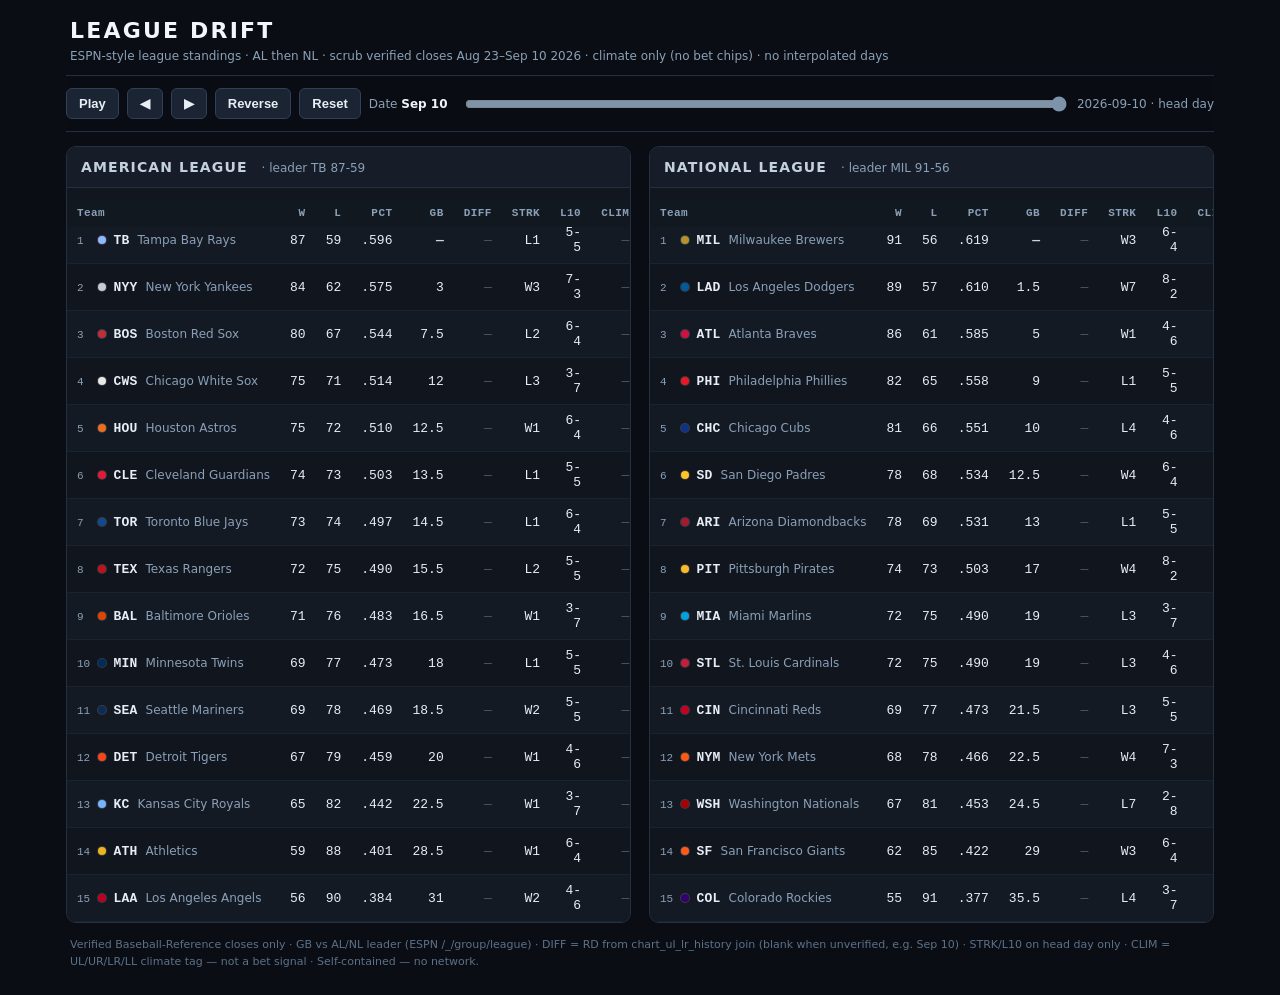
==== commit 73c20e74: "Swap League Drift to ESPN-style standings table scrubber. AL/NL tables with W/L/PCT/GB/DIFF/STRK/L10" ====
--- a/league_drift.html
+++ b/league_drift.html
@@ -1,27 +1,71 @@
 <!DOCTYPE html>
 <html lang="en"><head><meta charset="utf-8"/>
-<title>League Drift — MLB through Sep 10 2026</title>
+<meta name="viewport" content="width=device-width, initial-scale=1"/>
+<title>League Drift — MLB standings Aug 23–Sep 10 2026</title>
 <style>
-html,body{margin:0;height:100%;background:#07090f;color:#d7e2ee;font-family:ui-sans-serif,system-ui,sans-serif;}
-#wrap{display:flex;flex-direction:column;height:100%;}
-header{padding:14px 22px 8px;border-bottom:1px solid #1c2838;}
-h1{margin:0;font-size:22px;letter-spacing:.08em;color:#eef4fb;}
-.sub{color:#7d93ab;font-size:12px;margin-top:4px;}
-#bar{display:flex;gap:8px;align-items:center;padding:10px 22px;flex-wrap:wrap;}
-button{background:#152033;color:#d7e2ee;border:1px solid #2a3d55;border-radius:6px;padding:6px 12px;cursor:pointer;font-size:13px;}
-button:hover{background:#1d2c42;}
-button.active{background:#243656;border-color:#3d5a7a;}
-#scrubWrap{flex:1 1 180px;min-width:140px;max-width:100%;display:flex;align-items:center;gap:8px;}
-input[type=range]{flex:1;width:100%;min-width:120px;}
-#stage{flex:1;position:relative;min-height:0;}
-canvas{width:100%;height:100%;display:block;cursor:crosshair;}
-#note{padding:6px 22px 10px;color:#5c7188;font-size:11px;}
-#hover{position:absolute;pointer-events:none;background:rgba(10,14,22,.92);border:1px solid #2a3d55;border-radius:6px;padding:6px 10px;font:12px ui-monospace,monospace;color:#d7e2ee;display:none;z-index:5;white-space:pre;}
+:root{
+  --bg:#0a0e14; --panel:#11161f; --row:#141a24; --row2:#10151e;
+  --line:#243041; --text:#e8eef6; --muted:#8aa0b8; --head:#c5d0de;
+  --accent:#d6dde8; --chip:#2a3545; --chip-text:#b8c6d6;
+}
+*{box-sizing:border-box;}
+html,body{margin:0;min-height:100%;background:var(--bg);color:var(--text);
+  font-family:system-ui,-apple-system,Segoe UI,Roboto,Helvetica,Arial,sans-serif;}
+#wrap{max-width:1180px;margin:0 auto;padding:0 16px 24px;}
+header{padding:18px 4px 10px;border-bottom:1px solid var(--line);}
+h1{margin:0;font-size:22px;letter-spacing:.1em;font-weight:800;color:#f2f6fb;}
+.sub{color:var(--muted);font-size:12px;margin-top:5px;line-height:1.45;}
+#bar{display:flex;gap:8px;align-items:center;padding:12px 0;flex-wrap:wrap;
+  position:sticky;top:0;z-index:20;background:rgba(10,14,20,.94);backdrop-filter:blur(8px);
+  border-bottom:1px solid var(--line);}
+button{background:#1a2433;color:var(--text);border:1px solid #2f4058;border-radius:6px;
+  padding:7px 12px;cursor:pointer;font-size:13px;font-weight:600;}
+button:hover{background:#243246;}
+button.active{background:#2c3d56;border-color:#4a678a;}
+#scrubWrap{flex:1 1 220px;min-width:160px;display:flex;align-items:center;gap:10px;}
+input[type=range]{flex:1;width:100%;accent-color:#7d93ab;}
+#dlbl{font-weight:700;color:#f0f4fa;min-width:4.5em;display:inline-block;}
+.date-meta{color:var(--muted);font-size:12px;}
+#boards{display:grid;grid-template-columns:1fr 1fr;gap:18px;margin-top:14px;}
+@media (max-width:900px){#boards{grid-template-columns:1fr;}}
+.board{background:var(--panel);border:1px solid var(--line);border-radius:10px;overflow:hidden;}
+.board h2{margin:0;padding:12px 14px;font-size:14px;letter-spacing:.08em;text-transform:uppercase;
+  background:#161d28;border-bottom:1px solid var(--line);color:var(--head);}
+.board h2 span{color:var(--muted);font-weight:500;letter-spacing:0;text-transform:none;margin-left:8px;font-size:12px;}
+table.stand{width:100%;border-collapse:collapse;font-variant-numeric:tabular-nums;
+  font-family:ui-monospace,SFMono-Regular,Menlo,Consolas,monospace;font-size:13px;}
+table.stand thead th{text-align:right;padding:8px 10px;color:var(--muted);font-size:11px;
+  font-weight:700;letter-spacing:.04em;border-bottom:1px solid var(--line);background:#121820;
+  position:sticky;top:52px;z-index:5;}
+table.stand thead th.team{text-align:left;}
+table.stand tbody td{padding:8px 10px;border-bottom:1px solid #1a2330;text-align:right;color:var(--text);}
+table.stand tbody tr:nth-child(even){background:var(--row2);}
+table.stand tbody tr:nth-child(odd){background:var(--row);}
+table.stand tbody tr:hover{background:#1b2433;}
+table.stand td.team{text-align:left;white-space:nowrap;}
+.rk{display:inline-block;min-width:1.4em;color:var(--muted);font-size:11px;margin-right:6px;}
+.abbr{font-weight:800;letter-spacing:.02em;}
+.fullname{color:var(--muted);font-size:12px;margin-left:8px;font-weight:500;
+  font-family:system-ui,-apple-system,Segoe UI,Roboto,sans-serif;}
+@media (max-width:1100px){.fullname{display:none;}}
+.dot{display:inline-block;width:8px;height:8px;border-radius:50%;margin-right:7px;vertical-align:middle;
+  box-shadow:0 0 0 1px rgba(255,255,255,.15);}
+.gb-lead{color:#c9d4e2;font-weight:700;}
+.diff-pos{color:#b7c4d4;} .diff-neg{color:#8aa0b8;} .diff-miss{color:#4a5a6c;}
+.clim{display:inline-block;min-width:2.1em;padding:1px 6px;border-radius:4px;font-size:10px;
+  font-weight:800;letter-spacing:.04em;background:var(--chip);color:var(--chip-text);}
+.clim.UL{background:#2a3548;color:#9eb4cc;}
+.clim.UR{background:#2e3a4c;color:#b0c2d4;}
+.clim.LR{background:#273343;color:#8aa0b8;}
+.clim.LL{background:#222c3a;color:#6f849a;}
+.empty{color:#4a5a6c;}
+#note{padding:14px 4px 0;color:#5c7188;font-size:11px;line-height:1.5;}
+#emptyGuard{display:none;padding:40px;text-align:center;color:#c9d6e5;border:1px dashed #2a3d55;border-radius:10px;margin-top:16px;}
 </style></head><body>
 <div id="wrap">
 <header>
 <h1>LEAGUE DRIFT</h1>
-<div class="sub">Living ESPN-style league table · verified daily ranks Aug 23–Sep 10 2026 · no interpolated standings</div>
+<div class="sub">ESPN-style league standings · AL then NL · scrub verified closes Aug 23–Sep 10 2026 · climate only (no bet chips) · no interpolated days</div>
 </header>
 <div id="bar">
 <button id="play" type="button">Play</button>
@@ -29,41 +73,70 @@
 <button id="stepFwd" type="button" title="Step forward">▶</button>
 <button id="reverse" type="button" title="Reverse play direction">Reverse</button>
 <button id="reset" type="button">Reset</button>
-<label>Date <span id="dlbl"></span></label>
-<div id="scrubWrap"><input id="scrub" type="range" min="0" value="0"/></div>
-<label><input type="checkbox" id="dual"/> Dual AL/NL ranks</label>
+<label class="date-meta">Date <span id="dlbl"></span></label>
+<div id="scrubWrap"><input id="scrub" type="range" min="0" value="0" aria-label="Date scrubber"/></div>
+<span class="date-meta" id="dmeta"></span>
 </div>
-<div id="stage"><canvas id="c"></canvas><div id="hover"></div></div>
-<div id="note">Baseball-Reference boxes/?date= · ESPN group/league GB is vs AL/NL leader; trails use MLB PCT rank and GB computed from verified W/L vs MLB leader. RD / UL·LR from verified chart_ul_lr_history join only (omitted when absent). Climate palette — not a bet signal. Self-contained — no network.</div>
+<div id="emptyGuard">No standings rows — data failed to load.</div>
+<div id="boards">
+  <section class="board" aria-label="American League">
+    <h2>American League <span id="alLead"></span></h2>
+    <table class="stand" id="alTable">
+      <thead><tr>
+        <th class="team">Team</th><th>W</th><th>L</th><th>PCT</th><th>GB</th>
+        <th>DIFF</th><th>STRK</th><th class="l10h">L10</th><th>CLIM</th>
+      </tr></thead>
+      <tbody></tbody>
+    </table>
+  </section>
+  <section class="board" aria-label="National League">
+    <h2>National League <span id="nlLead"></span></h2>
+    <table class="stand" id="nlTable">
+      <thead><tr>
+        <th class="team">Team</th><th>W</th><th>L</th><th>PCT</th><th>GB</th>
+        <th>DIFF</th><th>STRK</th><th class="l10h">L10</th><th>CLIM</th>
+      </tr></thead>
+      <tbody></tbody>
+    </table>
+  </section>
+</div>
+<div id="note">Verified Baseball-Reference closes only · GB vs AL/NL leader (ESPN /_/group/league) · DIFF = RD from chart_ul_lr_history join (blank when unverified, e.g. Sep 10) · STRK/L10 on head day only · CLIM = UL/UR/LR/LL climate tag — not a bet signal · Self-contained — no network.</div>
 </div>
 <script>
-const DATA = {"dates":["2026-08-23","2026-08-24","2026-08-25","2026-08-26","2026-08-27","2026-08-28","2026-08-29","2026-08-30","2026-08-31","2026-09-01","2026-09-02","2026-09-03","2026-09-04","2026-09-05","2026-09-06","2026-09-07","2026-09-08","2026-09-09","2026-09-10"],"labels":["Aug 23","Aug 24","Aug 25","Aug 26","Aug 27","Aug 28","Aug 29","Aug 30","Aug 31","Sep 1","Sep 2","Sep 3","Sep 4","Sep 5","Sep 6","Sep 7","Sep 8","Sep 9","Sep 10"],"teams":{"ARI":{"br":"ARI","lg":"NL","color":"#A71930","name":"Arizona Diamondbacks","ranks":[10,10,10,10,11,11,11,10,11,11,10,9,11,9,9,9,9,10,10],"lg_ranks":[7,7,7,7,7,7,7,6,7,7,6,6,7,6,6,6,6,7,7],"pcts":[0.527,0.523,0.526,0.53,0.526,0.529,0.529,0.529,0.525,0.521,0.525,0.525,0.521,0.524,0.528,0.531,0.534,0.531,0.531],"W":[69,69,70,71,71,72,73,73,73,73,74,74,74,75,76,77,78,78,78],"L":[62,63,63,63,64,64,65,65,66,67,67,67,68,68,68,68,68,69,69],"gb":[12.0,12.5,11.5,11.5,12.5,12.5,13.0,12.5,12.5,13.5,13.5,13.0,14.0,13.0,12.0,12.0,12.0,13.0,13.0],"streak":"L1","L10":"5-5","RD":[9,2,3,5,0,4,5,5,4,-2,-1,-1,-3,-2,-1,0,2,-1,null],"quadrant":["UR","UR","UR","UR","UR","UR","UR","UR","UR","LR","LR","LR","LR","LR","LR","UR","UR","LR",null],"chart_ul":[false,false,false,false,false,false,false,false,false,false,false,false,false,false,false,false,false,false,null],"chart_lr":[false,false,false,false,false,false,false,false,false,true,true,true,true,true,true,false,false,true,null]},"ATH":{"br":"ATH","lg":"AL","color":"#EFB21E","name":"Athletics","ranks":[29,29,28,28,28,28,28,28,28,28,28,28,28,28,28,28,28,28,28],"lg_ranks":[15,15,14,14,14,14,14,14,14,14,14,14,14,14,14,14,14,14,14],"pcts":[0.389,0.386,0.391,0.396,0.396,0.393,0.39,0.387,0.384,0.381,0.386,0.39,0.394,0.399,0.396,0.4,0.397,0.401,0.401],"W":[51,51,52,53,53,53,53,53,53,53,54,55,56,57,57,58,58,59,59],"L":[80,81,81,81,81,82,83,84,85,86,86,86,86,86,87,87,88,88,88],"gb":[30.0,30.5,29.5,29.5,30.0,31.0,32.0,32.0,32.0,33.0,33.0,32.0,32.0,31.0,31.0,31.0,32.0,32.0,32.0],"streak":"W1","L10":"6-4","RD":[-187,-190,-188,-185,-185,-186,-188,-191,-198,-201,-194,-191,-190,-186,-188,-187,-189,-187,null],"quadrant":["LL","LL","LL","LL","LL","LL","LL","LL","LL","LL","LL","LL","LL","LL","LL","LL","LL","LL",null],"chart_ul":[false,false,false,false,false,false,false,false,false,false,false,false,false,false,false,false,false,false,null],"chart_lr":[false,false,false,false,false,false,false,false,false,false,false,false,false,false,false,false,false,false,null]},"ATL":{"br":"ATL","lg":"NL","color":"#CE1141","name":"Atlanta Braves","ranks":[4,4,4,4,4,4,3,3,4,4,3,2,2,4,3,4,4,4,4],"lg_ranks":[3,3,3,3,3,3,2,2,3,3,2,2,2,3,3,3,3,3,3],"pcts":[0.58,0.58,0.583,0.586,0.59,0.593,0.596,0.599,0.594,0.59,0.593,0.593,0.596,0.592,0.594,0.59,0.586,0.582,0.585],"W":[76,76,77,78,79,80,81,82,82,82,83,83,84,84,85,85,85,85,86],"L":[55,55,55,55,55,55,55,55,56,57,57,57,57,58,58,59,60,61,61],"gb":[5.0,5.0,4.0,4.0,4.0,4.0,4.0,3.0,3.0,4.0,4.0,3.5,3.5,3.5,2.5,3.5,4.5,5.5,5.0],"streak":"W1","L10":"4-6","RD":[110,110,111,112,113,115,116,117,113,109,118,118,121,119,120,119,113,108,null],"quadrant":["UR","UR","UR","UR","UR","UR","UR","UR","UR","UR","UR","UR","UR","UR","UR","UR","UR","UR",null],"chart_ul":[false,false,false,false,false,false,false,false,false,false,false,false,false,false,false,false,false,false,null],"chart_lr":[false,false,false,false,false,false,false,false,false,false,false,false,false,false,false,false,false,false,null]},"BAL":{"br":"BAL","lg":"AL","color":"#DF4601","name":"Baltimore Orioles","ranks":[18,20,18,17,17,16,16,15,14,15,16,18,19,19,20,19,19,19,19],"lg_ranks":[9,10,8,8,8,7,7,7,7,7,7,9,9,9,9,9,9,9,9],"pcts":[0.481,0.481,0.485,0.489,0.485,0.489,0.493,0.496,0.5,0.496,0.493,0.489,0.486,0.483,0.479,0.483,0.479,0.483,0.483],"W":[63,63,64,65,65,66,67,68,69,69,69,69,69,69,69,70,70,71,71],"L":[68,68,68,68,69,69,69,69,69,70,71,72,73,74,75,75,76,76,76],"gb":[18.0,18.0,17.0,17.0,18.0,18.0,18.0,17.0,16.0,17.0,18.0,18.0,19.0,19.0,19.0,19.0,20.0,20.0,20.0],"streak":"W1","L10":"3-7","RD":[-35,-35,-23,-22,-24,-23,-21,-18,-17,-19,-20,-21,-22,-27,-29,-27,-31,-27,null],"quadrant":["LL","LL","LL","LL","LL","LL","LL","LL","LR","LL","LL","LL","LL","LL","LL","LL","LL","LL",null],"chart_ul":[false,false,false,false,false,false,false,false,false,false,false,false,false,false,false,false,false,false,null],"chart_lr":[false,false,false,false,false,false,false,false,true,false,false,false,false,false,false,false,false,false,null]},"BOS":{"br":"BOS","lg":"AL","color":"#BD3039","name":"Boston Red Sox","ranks":[8,8,7,8,8,8,8,8,8,8,8,8,8,8,8,8,8,8,8],"lg_ranks":[3,3,3,3,3,3,3,3,3,3,3,3,3,3,3,3,3,3,3],"pcts":[0.546,0.55,0.553,0.549,0.549,0.545,0.544,0.54,0.543,0.54,0.536,0.539,0.542,0.545,0.549,0.552,0.548,0.544,0.544],"W":[71,72,73,73,73,73,74,74,75,75,75,76,77,78,79,80,80,80,80],"L":[59,59,59,60,60,61,62,63,63,64,65,65,65,65,65,65,66,67,67],"gb":[9.5,9.0,8.0,9.0,9.5,10.5,11.0,11.0,10.0,11.0,12.0,11.0,11.0,10.0,9.0,9.0,10.0,11.0,11.0],"streak":"L2","L10":"6-4","RD":[99,101,105,101,101,100,99,84,85,82,77,78,79,84,86,89,84,82,null],"quadrant":["UR","UR","UR","UR","UR","UR","UR","UR","UR","UR","UR","UR","UR","UR","UR","UR","UR","UR",null],"chart_ul":[false,false,false,false,false,false,false,false,false,false,false,false,false,false,false,false,false,false,null],"chart_lr":[false,false,false,false,false,false,false,false,false,false,false,false,false,false,false,false,false,false,null]},"CHC":{"br":"CHC","lg":"NL","color":"#0E3386","name":"Chicago Cubs","ranks":[5,5,5,6,5,6,5,6,5,7,7,7,6,6,6,7,7,7,7],"lg_ranks":[4,4,4,4,4,4,4,4,4,5,5,5,4,4,4,5,5,5,5],"pcts":[0.573,0.576,0.571,0.567,0.567,0.563,0.566,0.562,0.565,0.561,0.557,0.56,0.563,0.566,0.562,0.559,0.555,0.551,0.551],"W":[75,76,76,76,76,76,77,77,78,78,78,79,80,81,81,81,81,81,81],"L":[56,56,57,58,58,59,59,60,60,61,62,62,62,62,63,64,65,66,66],"gb":[6.0,5.5,5.5,6.5,7.0,8.0,8.0,8.0,7.0,8.0,9.0,8.0,8.0,7.0,7.0,8.0,9.0,10.0,10.0],"streak":"L4","L10":"4-6","RD":[115,122,121,119,119,117,129,127,141,136,132,133,138,139,132,131,130,128,null],"quadrant":["UR","UR","UR","UR","UR","UR","UR","UR","UR","UR","UR","UR","UR","UR","UR","UR","UR","UR",null],"chart_ul":[false,false,false,false,false,false,false,false,false,false,false,false,false,false,false,false,false,false,null],"chart_lr":[false,false,false,false,false,false,false,false,false,false,false,false,false,false,false,false,false,false,null]},"CIN":{"br":"CIN","lg":"NL","color":"#C6011F","name":"Cincinnati Reds","ranks":[21,22,23,22,22,20,21,20,22,22,20,20,20,20,19,20,20,20,20],"lg_ranks":[11,11,11,11,11,11,12,11,12,12,11,11,11,11,11,11,11,11,11],"pcts":[0.473,0.47,0.466,0.47,0.47,0.474,0.471,0.474,0.471,0.475,0.479,0.479,0.475,0.479,0.483,0.479,0.476,0.473,0.473],"W":[62,62,62,63,63,64,64,65,65,66,67,67,67,68,69,69,69,69,69],"L":[69,70,71,71,71,71,72,72,73,73,73,73,74,74,74,75,76,77,77],"gb":[19.0,19.5,19.5,19.5,20.0,20.0,21.0,20.0,20.0,20.0,20.0,19.5,20.5,19.5,18.5,19.5,20.5,21.5,21.5],"streak":"L3","L10":"5-5","RD":[-94,-99,-101,-100,-100,-98,-110,-108,-113,-112,-108,-108,-111,-109,-105,-108,-109,-122,null],"quadrant":["LL","LL","LL","LL","LL","LL","LL","LL","LL","LL","LL","LL","LL","LL","LL","LL","LL","LL",null],"chart_ul":[false,false,false,false,false,false,false,false,false,false,false,false,false,false,false,false,false,false,null],"chart_lr":[false,false,false,false,false,false,false,false,false,false,false,false,false,false,false,false,false,false,null]},"CLE":{"br":"CLE","lg":"AL","color":"#E31937","name":"Cleveland Guardians","ranks":[14,13,12,12,12,12,12,12,13,12,14,14,13,13,12,13,13,13,13],"lg_ranks":[5,5,5,5,5,5,5,5,6,5,6,6,6,6,5,6,6,6,6],"pcts":[0.496,0.5,0.504,0.507,0.507,0.504,0.5,0.504,0.504,0.507,0.504,0.5,0.507,0.503,0.507,0.503,0.507,0.503,0.503],"W":[65,66,67,68,68,68,68,69,69,70,70,70,72,72,73,73,74,74,74],"L":[66,66,66,66,66,67,68,68,68,68,69,70,70,71,71,72,72,73,73],"gb":[16.0,15.5,14.5,14.5,15.0,16.0,17.0,16.0,15.5,15.5,16.5,16.5,16.0,16.0,15.0,16.0,16.0,17.0,17.0],"streak":"L1","L10":"5-5","RD":[-9,-7,-5,-4,-4,-7,-12,-2,-2,3,-8,-11,-9,-15,-14,-16,-12,-16,null],"quadrant":["LL","LR","LR","LR","LR","LR","LR","LR","LR","UR","LR","LR","LR","LR","LR","LR","LR","LR",null],"chart_ul":[false,false,false,false,false,false,false,false,false,false,false,false,false,false,false,false,false,false,null],"chart_lr":[false,true,true,true,true,true,true,true,true,false,true,true,true,true,true,true,true,true,null]},"COL":{"br":"COL","lg":"NL","color":"#33006F","name":"Colorado Rockies","ranks":[30,30,30,29,29,29,29,29,30,29,29,29,29,29,29,29,29,30,30],"lg_ranks":[15,15,15,15,15,15,15,15,15,15,15,15,15,15,15,15,15,15,15],"pcts":[0.385,0.382,0.386,0.391,0.388,0.385,0.382,0.38,0.377,0.381,0.386,0.386,0.383,0.387,0.385,0.385,0.382,0.379,0.377],"W":[50,50,51,52,52,52,52,52,52,53,54,54,54,55,55,55,55,55,55],"L":[80,81,81,81,82,83,84,85,86,86,86,86,87,87,88,88,89,90,91],"gb":[30.5,31.0,30.0,30.0,31.0,32.0,33.0,33.0,33.0,33.0,33.0,32.5,33.5,32.5,32.5,33.0,34.0,35.0,35.5],"streak":"L4","L10":"3-7","RD":[-136,-146,-144,-132,-138,-140,-141,-142,-143,-141,-140,-140,-141,-138,-140,-140,-142,-147,null],"quadrant":["LL","LL","LL","LL","LL","LL","LL","LL","LL","LL","LL","LL","LL","LL","LL","LL","LL","LL",null],"chart_ul":[false,false,false,false,false,false,false,false,false,false,false,false,false,false,false,false,false,false,null],"chart_lr":[false,false,false,false,false,false,false,false,false,false,false,false,false,false,false,false,false,false,null]},"CWS":{"br":"CHW","lg":"AL","color":"#E8E8E8","name":"Chicago White Sox","ranks":[11,11,11,11,10,10,9,9,10,9,9,10,9,10,10,11,11,11,11],"lg_ranks":[4,4,4,4,4,4,4,4,4,4,4,4,4,4,4,4,4,4,4],"pcts":[0.523,0.519,0.523,0.526,0.526,0.53,0.533,0.529,0.526,0.529,0.525,0.521,0.525,0.521,0.524,0.524,0.521,0.517,0.514],"W":[68,68,69,70,70,71,72,72,72,73,73,73,74,74,75,75,75,75,75],"L":[62,63,63,63,63,63,63,64,65,65,66,67,67,68,68,68,69,70,71],"gb":[12.5,13.0,12.0,12.0,12.5,12.5,12.5,12.5,12.5,12.5,13.5,13.5,13.5,13.5,12.5,13.0,14.0,15.0,15.5],"streak":"L3","L10":"3-7","RD":[43,34,38,44,44,47,48,44,41,45,43,39,42,40,49,49,43,41,null],"quadrant":["UR","UR","UR","UR","UR","UR","UR","UR","UR","UR","UR","UR","UR","UR","UR","UR","UR","UR",null],"chart_ul":[false,false,false,false,false,false,false,false,false,false,false,false,false,false,false,false,false,false,null],"chart_lr":[false,false,false,false,false,false,false,false,false,false,false,false,false,false,false,false,false,false,null]},"DET":{"br":"DET","lg":"AL","color":"#FA4616","name":"Detroit Tigers","ranks":[23,24,22,23,23,24,24,24,24,24,24,24,24,24,24,24,25,24,24],"lg_ranks":[12,12,12,12,12,12,12,12,12,12,12,12,12,12,12,12,12,12,12],"pcts":[0.469,0.466,0.47,0.466,0.466,0.463,0.467,0.463,0.46,0.457,0.46,0.46,0.454,0.458,0.455,0.458,0.455,0.459,0.459],"W":[61,61,62,62,62,62,63,63,63,63,64,64,64,65,65,66,66,67,67],"L":[69,70,70,71,71,72,72,73,74,75,75,75,77,77,78,78,79,79,79],"gb":[19.5,20.0,19.0,20.0,20.5,21.5,21.5,21.5,21.5,22.5,22.5,22.0,23.5,22.5,22.5,22.5,23.5,23.5,23.5],"streak":"W1","L10":"4-6","RD":[73,70,73,70,70,69,70,65,55,42,47,47,45,51,50,51,50,55,null],"quadrant":["UL","UL","UL","UL","UL","UL","UL","UL","UL","UL","UL","UL","UL","UL","UL","UL","UL","UL",null],"chart_ul":[true,true,true,true,true,true,true,true,true,true,true,true,true,true,true,true,true,true,null],"chart_lr":[false,false,false,false,false,false,false,false,false,false,false,false,false,false,false,false,false,false,null]},"HOU":{"br":"HOU","lg":"AL","color":"#EB6E1F","name":"Houston Astros","ranks":[15,16,14,14,14,13,13,13,12,13,12,12,12,12,13,12,12,12,12],"lg_ranks":[6,7,6,6,6,6,6,6,5,6,5,5,5,5,6,5,5,5,5],"pcts":[0.496,0.496,0.5,0.496,0.5,0.504,0.5,0.504,0.507,0.504,0.507,0.511,0.514,0.51,0.507,0.507,0.51,0.507,0.51],"W":[65,65,66,66,67,68,68,69,70,70,71,72,73,73,73,73,74,74,75],"L":[66,66,66,67,67,67,68,68,68,69,69,69,69,70,71,71,71,72,72],"gb":[16.0,16.0,15.0,16.0,16.0,16.0,17.0,16.0,15.0,16.0,16.0,15.0,15.0,15.0,15.0,15.5,15.5,16.5,16.0],"streak":"W1","L10":"6-4","RD":[-44,-44,-42,-48,-44,-42,-46,-43,-40,-44,-42,-38,-36,-37,-38,-38,-37,-41,null],"quadrant":["LL","LL","LR","LL","LR","LR","LR","LR","LR","LR","LR","LR","LR","LR","LR","LR","LR","LR",null],"chart_ul":[false,false,false,false,false,false,false,false,false,false,false,false,false,false,false,false,false,false,null],"chart_lr":[false,false,true,false,true,true,true,true,true,true,true,true,true,true,true,true,true,true,null]},"KC":{"br":"KCR","lg":"AL","color":"#74B4FA","name":"Kansas City Royals","ranks":[26,26,26,26,26,25,25,25,25,25,26,26,26,26,26,26,26,26,26],"lg_ranks":[13,13,13,13,13,13,13,13,13,13,13,13,13,13,13,13,13,13,13],"pcts":[0.439,0.439,0.444,0.44,0.444,0.449,0.453,0.449,0.449,0.446,0.443,0.447,0.444,0.441,0.444,0.441,0.438,0.442,0.442],"W":[58,58,59,59,60,61,62,62,62,62,62,63,63,63,64,64,64,65,65],"L":[74,74,74,75,75,75,75,76,76,77,78,78,79,80,80,81,82,82,82],"gb":[23.5,23.5,22.5,23.5,23.5,23.5,23.5,23.5,23.0,24.0,25.0,24.0,25.0,25.0,24.0,25.0,26.0,26.0,26.0],"streak":"W1","L10":"3-7","RD":[-91,-91,-89,-92,-81,-78,-73,-83,-83,-86,-89,-85,-92,-93,-88,-89,-91,-88,null],"quadrant":["LL","LL","LL","LL","LL","LL","LL","LL","LL","LL","LL","LL","LL","LL","LL","LL","LL","LL",null],"chart_ul":[false,false,false,false,false,false,false,false,false,false,false,false,false,false,false,false,false,false,null],"chart_lr":[false,false,false,false,false,false,false,false,false,false,false,false,false,false,false,false,false,false,null]},"LAA":{"br":"LAA","lg":"AL","color":"#BA0021","name":"Los Angeles Angels","ranks":[28,28,29,30,30,30,30,30,29,30,30,30,30,30,30,30,30,29,29],"lg_ranks":[14,14,15,15,15,15,15,15,15,15,15,15,15,15,15,15,15,15,15],"pcts":[0.397,0.394,0.391,0.388,0.388,0.385,0.382,0.38,0.384,0.381,0.379,0.379,0.376,0.38,0.378,0.375,0.379,0.384,0.384],"W":[52,52,52,52,52,52,52,52,53,53,53,53,53,54,54,54,55,56,56],"L":[79,80,81,82,82,83,84,85,85,86,87,87,88,88,89,90,90,90,90],"gb":[29.0,29.5,29.5,30.5,31.0,32.0,33.0,33.0,32.0,33.0,34.0,33.5,34.5,33.5,33.5,34.5,34.5,34.5,34.5],"streak":"W2","L10":"4-6","RD":[-70,-72,-74,-75,-75,-77,-79,-82,-73,-77,-80,-80,-81,-76,-77,-80,-75,-73,null],"quadrant":["LL","LL","LL","LL","LL","LL","LL","LL","LL","LL","LL","LL","LL","LL","LL","LL","LL","LL",null],"chart_ul":[false,false,false,false,false,false,false,false,false,false,false,false,false,false,false,false,false,false,null],"chart_lr":[false,false,false,false,false,false,false,false,false,false,false,false,false,false,false,false,false,false,null]},"LAD":{"br":"LAD","lg":"NL","color":"#005A9C","name":"Los Angeles Dodgers","ranks":[2,2,2,2,2,2,4,4,2,3,4,3,3,2,2,2,2,2,2],"lg_ranks":[2,2,2,2,2,2,3,3,2,2,3,3,3,2,2,2,2,2,2],"pcts":[0.611,0.611,0.606,0.602,0.597,0.6,0.596,0.599,0.599,0.594,0.59,0.593,0.596,0.599,0.601,0.604,0.607,0.61,0.61],"W":[80,80,80,80,80,81,81,82,82,82,82,83,84,85,86,87,88,89,89],"L":[51,51,52,53,54,54,55,55,55,56,57,57,57,57,57,57,57,57,57],"gb":[1.0,1.0,1.0,2.0,3.0,3.0,4.0,3.0,2.5,3.5,4.5,3.5,3.5,2.5,1.5,1.5,1.5,1.5,1.5],"streak":"W7","L10":"8-2","RD":[151,151,150,149,148,149,148,153,153,148,146,147,149,150,152,155,156,169,null],"quadrant":["UR","UR","UR","UR","UR","UR","UR","UR","UR","UR","UR","UR","UR","UR","UR","UR","UR","UR",null],"chart_ul":[false,false,false,false,false,false,false,false,false,false,false,false,false,false,false,false,false,false,null],"chart_lr":[false,false,false,false,false,false,false,false,false,false,false,false,false,false,false,false,false,false,null]},"MIA":{"br":"MIA","lg":"NL","color":"#00A3E0","name":"Miami Marlins","ranks":[12,12,13,13,13,14,14,14,15,14,13,13,14,15,14,14,17,17,16],"lg_ranks":[8,8,8,8,8,8,8,8,8,8,8,8,8,8,8,8,9,9,9],"pcts":[0.511,0.508,0.504,0.507,0.507,0.504,0.5,0.504,0.5,0.504,0.507,0.504,0.5,0.497,0.5,0.497,0.493,0.49,0.49],"W":[67,67,67,68,68,68,68,69,69,70,71,71,71,71,72,72,72,72,72],"L":[64,65,66,66,66,67,68,68,69,69,69,70,71,72,72,73,74,75,75],"gb":[14.0,14.5,14.5,14.5,15.0,16.0,17.0,16.0,16.0,16.0,16.0,16.0,17.0,17.0,16.0,17.0,18.0,19.0,19.0],"streak":"L3","L10":"3-7","RD":[21,19,15,19,19,12,11,15,12,15,18,14,9,8,15,10,8,7,null],"quadrant":["UR","UR","UR","UR","UR","UR","UR","UR","UR","UR","UR","UR","UR","UL","UR","UL","UL","UL",null],"chart_ul":[false,false,false,false,false,false,false,false,false,false,false,false,false,true,false,true,true,true,null],"chart_lr":[false,false,false,false,false,false,false,false,false,false,false,false,false,false,false,false,false,false,null]},"MIL":{"br":"MIL","lg":"NL","color":"#B6922E","name":"Milwaukee Brewers","ranks":[1,1,1,1,1,1,1,1,1,1,1,1,1,1,1,1,1,1,1],"lg_ranks":[1,1,1,1,1,1,1,1,1,1,1,1,1,1,1,1,1,1,1],"pcts":[0.618,0.618,0.614,0.617,0.619,0.622,0.625,0.62,0.616,0.619,0.621,0.617,0.62,0.615,0.611,0.614,0.616,0.619,0.619],"W":[81,81,81,82,83,84,85,85,85,86,87,87,88,88,88,89,90,91,91],"L":[50,50,51,51,51,51,51,52,53,53,53,54,54,55,56,56,56,56,56],"gb":[0.0,0.0,0.0,0.0,0.0,0.0,0.0,0.0,0.0,0.0,0.0,0.0,0.0,0.0,0.0,0.0,0.0,0.0,0.0],"streak":"W3","L10":"6-4","RD":[161,161,160,167,173,178,180,177,163,168,172,171,174,172,168,169,170,172,null],"quadrant":["UR","UR","UR","UR","UR","UR","UR","UR","UR","UR","UR","UR","UR","UR","UR","UR","UR","UR",null],"chart_ul":[false,false,false,false,false,false,false,false,false,false,false,false,false,false,false,false,false,false,null],"chart_lr":[false,false,false,false,false,false,false,false,false,false,false,false,false,false,false,false,false,false,null]},"MIN":{"br":"MIN","lg":"AL","color":"#002B5C","name":"Minnesota Twins","ranks":[19,17,19,20,20,21,22,21,20,20,21,21,21,21,21,21,21,21,21],"lg_ranks":[10,8,9,10,10,10,10,10,10,10,10,10,10,10,10,10,10,10,10],"pcts":[0.481,0.485,0.481,0.478,0.478,0.474,0.471,0.474,0.478,0.482,0.479,0.479,0.475,0.479,0.476,0.472,0.476,0.473,0.473],"W":[63,64,64,64,64,64,64,65,66,67,67,67,67,68,68,68,69,69,69],"L":[68,68,69,70,70,71,72,72,72,72,73,73,74,74,75,76,76,77,77],"gb":[18.0,17.5,17.5,18.5,19.0,20.0,21.0,20.0,19.0,19.0,20.0,19.5,20.5,19.5,19.5,20.5,20.5,21.5,21.5],"streak":"L1","L10":"5-5","RD":[-54,-51,-53,-56,-56,-59,-60,-56,-46,-33,-38,-38,-41,-39,-48,-49,-48,-53,null],"quadrant":["LL","LL","LL","LL","LL","LL","LL","LL","LL","LL","LL","LL","LL","LL","LL","LL","LL","LL",null],"chart_ul":[false,false,false,false,false,false,false,false,false,false,false,false,false,false,false,false,false,false,null],"chart_lr":[false,false,false,false,false,false,false,false,false,false,false,false,false,false,false,false,false,false,null]},"NYM":{"br":"NYM","lg":"NL","color":"#FF5910","name":"New York Mets","ranks":[25,25,25,25,25,26,26,26,26,26,25,25,25,25,25,25,22,22,23],"lg_ranks":[13,13,13,13,13,13,13,13,13,13,13,13,13,13,13,13,12,12,12],"pcts":[0.45,0.45,0.455,0.451,0.448,0.444,0.449,0.445,0.449,0.446,0.45,0.45,0.454,0.451,0.455,0.458,0.462,0.466,0.466],"W":[59,59,60,60,60,60,61,61,62,62,63,63,64,64,65,66,67,68,68],"L":[72,72,72,73,74,75,75,76,76,77,77,77,77,78,78,78,78,78,78],"gb":[22.0,22.0,21.0,22.0,23.0,24.0,24.0,24.0,23.0,24.0,24.0,23.5,23.5,23.5,22.5,22.5,22.5,22.5,22.5],"streak":"W4","L10":"7-3","RD":[-40,-40,-39,-46,-52,-54,-50,-53,-52,-56,-50,-50,-46,-50,-48,-43,-41,-40,null],"quadrant":["LL","LL","LL","LL","LL","LL","LL","LL","LL","LL","LL","LL","LL","LL","LL","LL","LL","LL",null],"chart_ul":[false,false,false,false,false,false,false,false,false,false,false,false,false,false,false,false,false,false,null],"chart_lr":[false,false,false,false,false,false,false,false,false,false,false,false,false,false,false,false,false,false,null]},"NYY":{"br":"NYY","lg":"AL","color":"#C4CED4","name":"New York Yankees","ranks":[6,6,6,5,6,5,6,5,6,5,5,5,5,5,5,5,5,5,5],"lg_ranks":[2,2,2,2,2,2,2,2,2,2,2,2,2,2,2,2,2,2,2],"pcts":[0.569,0.569,0.565,0.568,0.564,0.567,0.566,0.569,0.565,0.568,0.571,0.571,0.567,0.57,0.566,0.566,0.569,0.572,0.575],"W":[74,74,74,75,75,76,77,78,78,79,80,80,80,81,81,81,82,83,84],"L":[56,56,57,57,58,58,59,59,60,60,60,60,61,61,62,62,62,62,62],"gb":[6.5,6.5,6.5,6.5,7.5,7.5,8.0,7.0,7.0,7.0,7.0,6.5,7.5,6.5,6.5,7.0,7.0,7.0,6.5],"streak":"W3","L10":"7-3","RD":[100,100,98,104,100,101,102,117,108,112,115,115,114,118,117,117,119,124,null],"quadrant":["UR","UR","UR","UR","UR","UR","UR","UR","UR","UR","UR","UR","UR","UR","UR","UR","UR","UR",null],"chart_ul":[false,false,false,false,false,false,false,false,false,false,false,false,false,false,false,false,false,false,null],"chart_lr":[false,false,false,false,false,false,false,false,false,false,false,false,false,false,false,false,false,false,null]},"PHI":{"br":"PHI","lg":"NL","color":"#E81828","name":"Philadelphia Phillies","ranks":[7,7,8,7,7,7,7,7,7,6,6,6,7,7,7,6,6,6,6],"lg_ranks":[5,5,5,5,5,5,5,5,5,4,4,4,5,5,5,4,4,4,4],"pcts":[0.557,0.553,0.549,0.552,0.552,0.556,0.559,0.562,0.565,0.568,0.564,0.564,0.56,0.563,0.559,0.562,0.559,0.562,0.558],"W":[73,73,73,74,74,75,76,77,78,79,79,79,79,80,80,81,81,82,82],"L":[58,59,60,60,60,60,60,60,60,60,61,61,62,62,63,63,64,64,65],"gb":[8.0,8.5,8.5,8.5,9.0,9.0,9.0,8.0,7.0,7.0,8.0,7.5,8.5,7.5,7.5,7.5,8.5,8.5,9.0],"streak":"L1","L10":"5-5","RD":[27,20,17,23,23,25,27,30,31,37,36,36,33,35,34,35,34,38,null],"quadrant":["UR","UR","UR","UR","UR","UR","UR","UR","UR","UR","UR","UR","UR","UR","UR","UR","UR","UR",null],"chart_ul":[false,false,false,false,false,false,false,false,false,false,false,false,false,false,false,false,false,false,null],"chart_lr":[false,false,false,false,false,false,false,false,false,false,false,false,false,false,false,false,false,false,null]},"PIT":{"br":"PIT","lg":"NL","color":"#FDB827","name":"Pittsburgh Pirates","ranks":[20,19,17,19,18,19,19,19,19,18,19,19,17,17,17,17,15,14,14],"lg_ranks":[10,10,10,10,10,10,10,10,10,10,10,10,10,10,10,10,8,8,8],"pcts":[0.477,0.481,0.485,0.481,0.481,0.478,0.482,0.486,0.486,0.489,0.486,0.489,0.493,0.49,0.493,0.493,0.497,0.5,0.503],"W":[63,64,65,65,65,65,66,67,67,68,68,69,70,70,71,71,72,73,74],"L":[69,69,69,70,70,71,71,71,71,71,72,72,72,73,73,73,73,73,73],"gb":[18.5,18.0,17.0,18.0,18.5,19.5,19.5,18.5,18.0,18.0,19.0,18.0,18.0,18.0,17.0,17.5,17.5,17.5,17.0],"streak":"W4","L10":"8-2","RD":[25,26,27,24,24,21,25,26,26,27,26,29,30,25,26,26,32,34,null],"quadrant":["UL","UL","UL","UL","UL","UL","UL","UL","UL","UL","UL","UL","UL","UL","UL","UL","UL","UR",null],"chart_ul":[true,true,true,true,true,true,true,true,true,true,true,true,true,true,true,true,true,false,null],"chart_lr":[false,false,false,false,false,false,false,false,false,false,false,false,false,false,false,false,false,false,null]},"SD":{"br":"SDP","lg":"NL","color":"#FFC425","name":"San Diego Padres","ranks":[9,9,9,9,9,9,10,11,9,10,11,11,10,11,11,10,10,9,9],"lg_ranks":[6,6,6,6,6,6,6,7,6,6,7,7,6,7,7,7,7,6,6],"pcts":[0.542,0.538,0.534,0.537,0.537,0.533,0.529,0.526,0.529,0.525,0.521,0.521,0.525,0.521,0.524,0.528,0.531,0.534,0.534],"W":[71,71,71,72,72,72,72,72,73,73,73,73,74,74,75,76,77,78,78],"L":[60,61,62,62,62,63,64,65,65,66,67,67,67,68,68,68,68,68,68],"gb":[10.0,10.5,10.5,10.5,11.0,12.0,13.0,13.0,12.0,13.0,14.0,13.5,13.5,13.5,12.5,12.5,12.5,12.5,12.5],"streak":"W4","L10":"6-4","RD":[16,15,14,17,17,12,11,10,15,14,10,10,11,7,8,9,10,17,null],"quadrant":["UR","UR","UR","UR","UR","UR","UR","UR","UR","UR","UR","UR","UR","UR","UR","UR","UR","UR",null],"chart_ul":[false,false,false,false,false,false,false,false,false,false,false,false,false,false,false,false,false,false,null],"chart_lr":[false,false,false,false,false,false,false,false,false,false,false,false,false,false,false,false,false,false,null]},"SEA":{"br":"SEA","lg":"AL","color":"#0C2C56","name":"Seattle Mariners","ranks":[22,21,20,21,21,22,23,23,23,23,23,23,23,23,22,22,23,23,22],"lg_ranks":[11,11,10,11,11,11,11,11,11,11,11,11,11,11,11,11,11,11,11],"pcts":[0.473,0.477,0.481,0.478,0.478,0.474,0.471,0.467,0.464,0.468,0.471,0.468,0.465,0.462,0.465,0.465,0.462,0.466,0.469],"W":[62,63,64,64,64,64,64,64,64,65,66,66,66,66,67,67,67,68,69],"L":[69,69,69,70,70,71,72,73,74,74,74,75,76,77,77,77,78,78,78],"gb":[19.0,18.5,17.5,18.5,19.0,20.0,21.0,21.0,21.0,21.0,21.0,21.0,22.0,22.0,21.0,21.5,22.5,22.5,22.0],"streak":"W2","L10":"5-5","RD":[-61,-54,-51,-57,-57,-64,-65,-72,-73,-70,-65,-68,-69,-73,-71,-71,-76,-75,null],"quadrant":["LL","LL","LL","LL","LL","LL","LL","LL","LL","LL","LL","LL","LL","LL","LL","LL","LL","LL",null],"chart_ul":[false,false,false,false,false,false,false,false,false,false,false,false,false,false,false,false,false,false,null],"chart_lr":[false,false,false,false,false,false,false,false,false,false,false,false,false,false,false,false,false,false,null]},"SF":{"br":"SFG","lg":"NL","color":"#FD5A1E","name":"San Francisco Giants","ranks":[27,27,27,27,27,27,27,27,27,27,27,27,27,27,27,27,27,27,27],"lg_ranks":[14,14,14,14,14,14,14,14,14,14,14,14,14,14,14,14,14,14,14],"pcts":[0.4,0.405,0.409,0.406,0.41,0.407,0.409,0.409,0.413,0.41,0.414,0.411,0.408,0.413,0.41,0.414,0.418,0.422,0.422],"W":[52,53,54,54,55,55,56,56,57,57,58,58,58,59,59,60,61,62,62],"L":[78,78,78,79,79,80,81,81,81,82,82,83,84,84,85,85,85,85,85],"gb":[28.5,28.0,27.0,28.0,28.0,29.0,29.5,29.0,28.0,29.0,29.0,29.0,30.0,29.0,29.0,29.0,29.0,29.0,29.0],"streak":"W3","L10":"6-4","RD":[-80,-75,-73,-74,-69,-73,-74,-74,-70,-71,-70,-73,-77,-73,-75,-74,-73,-72,null],"quadrant":["LL","LL","LL","LL","LL","LL","LL","LL","LL","LL","LL","LL","LL","LL","LL","LL","LL","LL",null],"chart_ul":[false,false,false,false,false,false,false,false,false,false,false,false,false,false,false,false,false,false,null],"chart_lr":[false,false,false,false,false,false,false,false,false,false,false,false,false,false,false,false,false,false,null]},"STL":{"br":"STL","lg":"NL","color":"#C41E3A","name":"St. Louis Cardinals","ranks":[13,14,15,15,15,15,15,16,16,16,15,15,15,16,15,15,18,18,17],"lg_ranks":[9,9,9,9,9,9,9,9,9,9,9,9,9,9,9,9,10,10,10],"pcts":[0.5,0.5,0.496,0.493,0.496,0.5,0.496,0.493,0.493,0.496,0.5,0.496,0.5,0.497,0.5,0.497,0.493,0.49,0.49],"W":[66,66,66,66,67,68,68,68,68,69,70,70,71,71,72,72,72,72,72],"L":[66,66,67,68,68,68,69,70,70,70,70,71,71,72,72,73,74,75,75],"gb":[15.5,15.5,15.5,16.5,16.5,16.5,17.5,17.5,17.0,17.0,17.0,17.0,17.0,17.0,16.0,17.0,18.0,19.0,19.0],"streak":"L3","L10":"4-6","RD":[-2,-2,-14,-15,-13,-10,-14,-15,-15,-10,-8,-9,-8,-11,-9,-10,-11,-12,null],"quadrant":["LR","LR","LL","LL","LL","LR","LL","LL","LL","LL","LR","LL","LR","LL","LR","LL","LL","LL",null],"chart_ul":[false,false,false,false,false,false,false,false,false,false,false,false,false,false,false,false,false,false,null],"chart_lr":[true,true,false,false,false,true,false,false,false,false,true,false,true,false,true,false,false,false,null]},"TB":{"br":"TBR","lg":"AL","color":"#8FB8FF","name":"Tampa Bay Rays","ranks":[3,3,3,3,3,3,2,2,3,2,2,4,4,3,4,3,3,3,3],"lg_ranks":[1,1,1,1,1,1,1,1,1,1,1,1,1,1,1,1,1,1,1],"pcts":[0.592,0.595,0.591,0.594,0.594,0.597,0.6,0.603,0.599,0.601,0.597,0.593,0.596,0.599,0.594,0.594,0.597,0.6,0.596],"W":[77,78,78,79,79,80,81,82,82,83,83,83,84,85,85,85,86,87,87],"L":[53,53,54,54,54,54,54,54,55,55,56,57,57,57,58,58,58,58,59],"gb":[3.5,3.0,3.0,3.0,3.5,3.5,3.5,2.5,2.5,2.5,3.5,3.5,3.5,2.5,2.5,3.0,3.0,3.0,3.5],"streak":"L1","L10":"5-5","RD":[44,47,44,47,47,52,53,54,53,57,51,45,46,49,47,47,53,58,null],"quadrant":["UR","UR","UR","UR","UR","UR","UR","UR","UR","UR","UR","UR","UR","UR","UR","UR","UR","UR",null],"chart_ul":[false,false,false,false,false,false,false,false,false,false,false,false,false,false,false,false,false,false,null],"chart_lr":[false,false,false,false,false,false,false,false,false,false,false,false,false,false,false,false,false,false,null]},"TEX":{"br":"TEX","lg":"AL","color":"#C0111F","name":"Texas Rangers","ranks":[16,15,16,16,16,17,18,18,17,17,17,16,18,18,18,18,16,16,18],"lg_ranks":[7,6,7,7,7,8,9,9,8,8,8,7,8,8,8,8,8,8,8],"pcts":[0.496,0.5,0.496,0.493,0.493,0.489,0.485,0.489,0.493,0.496,0.493,0.496,0.493,0.49,0.493,0.493,0.497,0.493,0.49],"W":[65,66,66,66,66,66,66,67,68,69,69,70,70,70,71,71,72,72,72],"L":[66,66,67,68,68,69,70,70,70,70,71,71,72,73,73,73,73,74,75],"gb":[16.0,15.5,15.5,16.5,17.0,18.0,19.0,18.0,17.0,17.0,18.0,17.0,18.0,18.0,17.0,17.5,17.5,18.5,19.0],"streak":"L2","L10":"5-5","RD":[-46,-37,-41,-47,-47,-52,-54,-51,-44,-41,-48,-42,-43,-46,-44,-44,-39,-40,null],"quadrant":["LL","LR","LL","LL","LL","LL","LL","LL","LL","LL","LL","LL","LL","LL","LL","LL","LL","LL",null],"chart_ul":[false,false,false,false,false,false,false,false,false,false,false,false,false,false,false,false,false,false,null],"chart_lr":[false,true,false,false,false,false,false,false,false,false,false,false,false,false,false,false,false,false,null]},"TOR":{"br":"TOR","lg":"AL","color":"#134A8E","name":"Toronto Blue Jays","ranks":[17,18,21,18,19,18,17,17,18,19,18,17,16,14,16,16,14,15,15],"lg_ranks":[8,9,11,9,9,9,8,8,9,9,9,8,7,7,7,7,7,7,7],"pcts":[0.485,0.485,0.481,0.485,0.481,0.485,0.489,0.493,0.493,0.489,0.493,0.496,0.5,0.503,0.5,0.497,0.5,0.497,0.497],"W":[64,64,64,65,65,66,67,68,68,68,69,70,71,72,72,72,73,73,73],"L":[68,68,69,69,70,70,70,70,70,71,71,71,71,71,72,73,73,74,74],"gb":[17.5,17.5,17.5,17.5,18.5,18.5,18.5,17.5,17.0,18.0,18.0,17.0,17.0,16.0,16.0,17.0,17.0,18.0,18.0],"streak":"L1","L10":"6-4","RD":[-55,-55,-57,-54,-65,-58,-57,-50,-50,-55,-44,-41,-34,-33,-38,-39,-37,-39,null],"quadrant":["LL","LL","LL","LL","LL","LL","LL","LL","LL","LL","LL","LL","LR","LR","LR","LL","LR","LL",null],"chart_ul":[false,false,false,false,false,false,false,false,false,false,false,false,false,false,false,false,false,false,null],"chart_lr":[false,false,false,false,false,false,false,false,false,false,false,false,true,true,true,false,true,false,null]},"WSH":{"br":"WSN","lg":"NL","color":"#AB0003","name":"Washington Nationals","ranks":[24,23,24,24,24,23,20,22,21,21,22,22,22,22,23,23,24,25,25],"lg_ranks":[12,12,12,12,12,12,11,12,11,11,12,12,12,12,12,12,13,13,13],"pcts":[0.462,0.466,0.463,0.459,0.463,0.467,0.471,0.468,0.471,0.475,0.472,0.472,0.469,0.465,0.462,0.459,0.456,0.453,0.453],"W":[61,62,62,62,63,64,65,65,66,67,67,67,67,67,67,67,67,67,67],"L":[71,71,72,73,73,73,73,74,74,74,75,75,76,77,78,79,80,81,81],"gb":[20.5,20.0,20.0,21.0,21.0,21.0,21.0,21.0,20.0,20.0,21.0,20.5,21.5,21.5,21.5,22.5,23.5,24.5,24.5],"streak":"L7","L10":"2-8","RD":[10,20,18,6,12,19,20,16,19,23,14,14,12,11,9,8,7,0,null],"quadrant":["UL","UL","UL","UL","UL","UL","UL","UL","UL","UL","UL","UL","UL","UL","UL","UL","UL","LL",null],"chart_ul":[true,true,true,true,true,true,true,true,true,true,true,true,true,true,true,true,true,false,null],"chart_lr":[false,false,false,false,false,false,false,false,false,false,false,false,false,false,false,false,false,false,null]}}};
-const canvas = document.getElementById('c');
-const ctx = canvas.getContext('2d');
+const DATA = {"dates":["2026-08-23","2026-08-24","2026-08-25","2026-08-26","2026-08-27","2026-08-28","2026-08-29","2026-08-30","2026-08-31","2026-09-01","2026-09-02","2026-09-03","2026-09-04","2026-09-05","2026-09-06","2026-09-07","2026-09-08","2026-09-09","2026-09-10"],"labels":["Aug 23","Aug 24","Aug 25","Aug 26","Aug 27","Aug 28","Aug 29","Aug 30","Aug 31","Sep 1","Sep 2","Sep 3","Sep 4","Sep 5","Sep 6","Sep 7","Sep 8","Sep 9","Sep 10"],"head_date":"2026-09-10","teams":{"MIL":{"br":"MIL","lg":"NL","color":"#B6922E","name":"Milwaukee Brewers","ranks":[1,1,1,1,1,1,1,1,1,1,1,1,1,1,1,1,1,1,1],"lg_ranks":[1,1,1,1,1,1,1,1,1,1,1,1,1,1,1,1,1,1,1],"pcts":[0.618,0.618,0.614,0.617,0.619,0.622,0.625,0.62,0.616,0.619,0.621,0.617,0.62,0.615,0.611,0.614,0.616,0.619,0.619],"W":[81,81,81,82,83,84,85,85,85,86,87,87,88,88,88,89,90,91,91],"L":[50,50,51,51,51,51,51,52,53,53,53,54,54,55,56,56,56,56,56],"gb":[0.0,0.0,0.0,0.0,0.0,0.0,0.0,0.0,0.0,0.0,0.0,0.0,0.0,0.0,0.0,0.0,0.0,0.0,0.0],"gb_mlb":[0.0,0.0,0.0,0.0,0.0,0.0,0.0,0.0,0.0,0.0,0.0,0.0,0.0,0.0,0.0,0.0,0.0,0.0,0.0],"RD":[161,161,160,167,173,178,180,177,163,168,172,171,174,172,168,169,170,172,null],"quadrant":["UR","UR","UR","UR","UR","UR","UR","UR","UR","UR","UR","UR","UR","UR","UR","UR","UR","UR",null],"chart_ul":[false,false,false,false,false,false,false,false,false,false,false,false,false,false,false,false,false,false,null],"chart_lr":[false,false,false,false,false,false,false,false,false,false,false,false,false,false,false,false,false,false,null],"streak":"W3","L10":"6-4"},"LAD":{"br":"LAD","lg":"NL","color":"#005A9C","name":"Los Angeles Dodgers","ranks":[2,2,2,2,2,2,4,4,2,3,4,3,3,2,2,2,2,2,2],"lg_ranks":[2,2,2,2,2,2,3,3,2,2,3,3,3,2,2,2,2,2,2],"pcts":[0.611,0.611,0.606,0.602,0.597,0.6,0.596,0.599,0.599,0.594,0.59,0.593,0.596,0.599,0.601,0.604,0.607,0.61,0.61],"W":[80,80,80,80,80,81,81,82,82,82,82,83,84,85,86,87,88,89,89],"L":[51,51,52,53,54,54,55,55,55,56,57,57,57,57,57,57,57,57,57],"gb":[1.0,1.0,1.0,2.0,3.0,3.0,4.0,3.0,2.5,3.5,4.5,3.5,3.5,2.5,1.5,1.5,1.5,1.5,1.5],"gb_mlb":[1.0,1.0,1.0,2.0,3.0,3.0,4.0,3.0,2.5,3.5,4.5,3.5,3.5,2.5,1.5,1.5,1.5,1.5,1.5],"RD":[151,151,150,149,148,149,148,153,153,148,146,147,149,150,152,155,156,169,null],"quadrant":["UR","UR","UR","UR","UR","UR","UR","UR","UR","UR","UR","UR","UR","UR","UR","UR","UR","UR",null],"chart_ul":[false,false,false,false,false,false,false,false,false,false,false,false,false,false,false,false,false,false,null],"chart_lr":[false,false,false,false,false,false,false,false,false,false,false,false,false,false,false,false,false,false,null],"streak":"W7","L10":"8-2"},"TB":{"br":"TBR","lg":"AL","color":"#8FB8FF","name":"Tampa Bay Rays","ranks":[3,3,3,3,3,3,2,2,3,2,2,4,4,3,4,3,3,3,3],"lg_ranks":[1,1,1,1,1,1,1,1,1,1,1,1,1,1,1,1,1,1,1],"pcts":[0.592,0.595,0.591,0.594,0.594,0.597,0.6,0.603,0.599,0.601,0.597,0.593,0.596,0.599,0.594,0.594,0.597,0.6,0.596],"W":[77,78,78,79,79,80,81,82,82,83,83,83,84,85,85,85,86,87,87],"L":[53,53,54,54,54,54,54,54,55,55,56,57,57,57,58,58,58,58,59],"gb":[0.0,0.0,0.0,0.0,0.0,0.0,0.0,0.0,0.0,0.0,0.0,0.0,0.0,0.0,0.0,0.0,0.0,0.0,0.0],"gb_mlb":[3.5,3.0,3.0,3.0,3.5,3.5,3.5,2.5,2.5,2.5,3.5,3.5,3.5,2.5,2.5,3.0,3.0,3.0,3.5],"RD":[44,47,44,47,47,52,53,54,53,57,51,45,46,49,47,47,53,58,null],"quadrant":["UR","UR","UR","UR","UR","UR","UR","UR","UR","UR","UR","UR","UR","UR","UR","UR","UR","UR",null],"chart_ul":[false,false,false,false,false,false,false,false,false,false,false,false,false,false,false,false,false,false,null],"chart_lr":[false,false,false,false,false,false,false,false,false,false,false,false,false,false,false,false,false,false,null],"streak":"L1","L10":"5-5"},"ATL":{"br":"ATL","lg":"NL","color":"#CE1141","name":"Atlanta Braves","ranks":[4,4,4,4,4,4,3,3,4,4,3,2,2,4,3,4,4,4,4],"lg_ranks":[3,3,3,3,3,3,2,2,3,3,2,2,2,3,3,3,3,3,3],"pcts":[0.58,0.58,0.583,0.586,0.59,0.593,0.596,0.599,0.594,0.59,0.593,0.593,0.596,0.592,0.594,0.59,0.586,0.582,0.585],"W":[76,76,77,78,79,80,81,82,82,82,83,83,84,84,85,85,85,85,86],"L":[55,55,55,55,55,55,55,55,56,57,57,57,57,58,58,59,60,61,61],"gb":[5.0,5.0,4.0,4.0,4.0,4.0,4.0,3.0,3.0,4.0,4.0,3.5,3.5,3.5,2.5,3.5,4.5,5.5,5.0],"gb_mlb":[5.0,5.0,4.0,4.0,4.0,4.0,4.0,3.0,3.0,4.0,4.0,3.5,3.5,3.5,2.5,3.5,4.5,5.5,5.0],"RD":[110,110,111,112,113,115,116,117,113,109,118,118,121,119,120,119,113,108,null],"quadrant":["UR","UR","UR","UR","UR","UR","UR","UR","UR","UR","UR","UR","UR","UR","UR","UR","UR","UR",null],"chart_ul":[false,false,false,false,false,false,false,false,false,false,false,false,false,false,false,false,false,false,null],"chart_lr":[false,false,false,false,false,false,false,false,false,false,false,false,false,false,false,false,false,false,null],"streak":"W1","L10":"4-6"},"CHC":{"br":"CHC","lg":"NL","color":"#0E3386","name":"Chicago Cubs","ranks":[5,5,5,6,5,6,5,6,5,7,7,7,6,6,6,7,7,7,7],"lg_ranks":[4,4,4,4,4,4,4,4,4,5,5,5,4,4,4,5,5,5,5],"pcts":[0.573,0.576,0.571,0.567,0.567,0.563,0.566,0.562,0.565,0.561,0.557,0.56,0.563,0.566,0.562,0.559,0.555,0.551,0.551],"W":[75,76,76,76,76,76,77,77,78,78,78,79,80,81,81,81,81,81,81],"L":[56,56,57,58,58,59,59,60,60,61,62,62,62,62,63,64,65,66,66],"gb":[6.0,5.5,5.5,6.5,7.0,8.0,8.0,8.0,7.0,8.0,9.0,8.0,8.0,7.0,7.0,8.0,9.0,10.0,10.0],"gb_mlb":[6.0,5.5,5.5,6.5,7.0,8.0,8.0,8.0,7.0,8.0,9.0,8.0,8.0,7.0,7.0,8.0,9.0,10.0,10.0],"RD":[115,122,121,119,119,117,129,127,141,136,132,133,138,139,132,131,130,128,null],"quadrant":["UR","UR","UR","UR","UR","UR","UR","UR","UR","UR","UR","UR","UR","UR","UR","UR","UR","UR",null],"chart_ul":[false,false,false,false,false,false,false,false,false,false,false,false,false,false,false,false,false,false,null],"chart_lr":[false,false,false,false,false,false,false,false,false,false,false,false,false,false,false,false,false,false,null],"streak":"L4","L10":"4-6"},"NYY":{"br":"NYY","lg":"AL","color":"#C4CED4","name":"New York Yankees","ranks":[6,6,6,5,6,5,6,5,6,5,5,5,5,5,5,5,5,5,5],"lg_ranks":[2,2,2,2,2,2,2,2,2,2,2,2,2,2,2,2,2,2,2],"pcts":[0.569,0.569,0.565,0.568,0.564,0.567,0.566,0.569,0.565,0.568,0.571,0.571,0.567,0.57,0.566,0.566,0.569,0.572,0.575],"W":[74,74,74,75,75,76,77,78,78,79,80,80,80,81,81,81,82,83,84],"L":[56,56,57,57,58,58,59,59,60,60,60,60,61,61,62,62,62,62,62],"gb":[3.0,3.5,3.5,3.5,4.0,4.0,4.5,4.5,4.5,4.5,3.5,3.0,4.0,4.0,4.0,4.0,4.0,4.0,3.0],"gb_mlb":[6.5,6.5,6.5,6.5,7.5,7.5,8.0,7.0,7.0,7.0,7.0,6.5,7.5,6.5,6.5,7.0,7.0,7.0,6.5],"RD":[100,100,98,104,100,101,102,117,108,112,115,115,114,118,117,117,119,124,null],"quadrant":["UR","UR","UR","UR","UR","UR","UR","UR","UR","UR","UR","UR","UR","UR","UR","UR","UR","UR",null],"chart_ul":[false,false,false,false,false,false,false,false,false,false,false,false,false,false,false,false,false,false,null],"chart_lr":[false,false,false,false,false,false,false,false,false,false,false,false,false,false,false,false,false,false,null],"streak":"W3","L10":"7-3"},"PHI":{"br":"PHI","lg":"NL","color":"#E81828","name":"Philadelphia Phillies","ranks":[7,7,8,7,7,7,7,7,7,6,6,6,7,7,7,6,6,6,6],"lg_ranks":[5,5,5,5,5,5,5,5,5,4,4,4,5,5,5,4,4,4,4],"pcts":[0.557,0.553,0.549,0.552,0.552,0.556,0.559,0.562,0.565,0.568,0.564,0.564,0.56,0.563,0.559,0.562,0.559,0.562,0.558],"W":[73,73,73,74,74,75,76,77,78,79,79,79,79,80,80,81,81,82,82],"L":[58,59,60,60,60,60,60,60,60,60,61,61,62,62,63,63,64,64,65],"gb":[8.0,8.5,8.5,8.5,9.0,9.0,9.0,8.0,7.0,7.0,8.0,7.5,8.5,7.5,7.5,7.5,8.5,8.5,9.0],"gb_mlb":[8.0,8.5,8.5,8.5,9.0,9.0,9.0,8.0,7.0,7.0,8.0,7.5,8.5,7.5,7.5,7.5,8.5,8.5,9.0],"RD":[27,20,17,23,23,25,27,30,31,37,36,36,33,35,34,35,34,38,null],"quadrant":["UR","UR","UR","UR","UR","UR","UR","UR","UR","UR","UR","UR","UR","UR","UR","UR","UR","UR",null],"chart_ul":[false,false,false,false,false,false,false,false,false,false,false,false,false,false,false,false,false,false,null],"chart_lr":[false,false,false,false,false,false,false,false,false,false,false,false,false,false,false,false,false,false,null],"streak":"L1","L10":"5-5"},"BOS":{"br":"BOS","lg":"AL","color":"#BD3039","name":"Boston Red Sox","ranks":[8,8,7,8,8,8,8,8,8,8,8,8,8,8,8,8,8,8,8],"lg_ranks":[3,3,3,3,3,3,3,3,3,3,3,3,3,3,3,3,3,3,3],"pcts":[0.546,0.55,0.553,0.549,0.549,0.545,0.544,0.54,0.543,0.54,0.536,0.539,0.542,0.545,0.549,0.552,0.548,0.544,0.544],"W":[71,72,73,73,73,73,74,74,75,75,75,76,77,78,79,80,80,80,80],"L":[59,59,59,60,60,61,62,63,63,64,65,65,65,65,65,65,66,67,67],"gb":[6.0,6.0,5.0,6.0,6.0,7.0,7.5,8.5,7.5,8.5,8.5,7.5,7.5,7.5,6.5,6.0,7.0,8.0,7.5],"gb_mlb":[9.5,9.0,8.0,9.0,9.5,10.5,11.0,11.0,10.0,11.0,12.0,11.0,11.0,10.0,9.0,9.0,10.0,11.0,11.0],"RD":[99,101,105,101,101,100,99,84,85,82,77,78,79,84,86,89,84,82,null],"quadrant":["UR","UR","UR","UR","UR","UR","UR","UR","UR","UR","UR","UR","UR","UR","UR","UR","UR","UR",null],"chart_ul":[false,false,false,false,false,false,false,false,false,false,false,false,false,false,false,false,false,false,null],"chart_lr":[false,false,false,false,false,false,false,false,false,false,false,false,false,false,false,false,false,false,null],"streak":"L2","L10":"6-4"},"SD":{"br":"SDP","lg":"NL","color":"#FFC425","name":"San Diego Padres","ranks":[9,9,9,9,9,9,10,11,9,10,11,11,10,11,11,10,10,9,9],"lg_ranks":[6,6,6,6,6,6,6,7,6,6,7,7,6,7,7,7,7,6,6],"pcts":[0.542,0.538,0.534,0.537,0.537,0.533,0.529,0.526,0.529,0.525,0.521,0.521,0.525,0.521,0.524,0.528,0.531,0.534,0.534],"W":[71,71,71,72,72,72,72,72,73,73,73,73,74,74,75,76,77,78,78],"L":[60,61,62,62,62,63,64,65,65,66,67,67,67,68,68,68,68,68,68],"gb":[10.0,10.5,10.5,10.5,11.0,12.0,13.0,13.0,12.0,13.0,14.0,13.5,13.5,13.5,12.5,12.5,12.5,12.5,12.5],"gb_mlb":[10.0,10.5,10.5,10.5,11.0,12.0,13.0,13.0,12.0,13.0,14.0,13.5,13.5,13.5,12.5,12.5,12.5,12.5,12.5],"RD":[16,15,14,17,17,12,11,10,15,14,10,10,11,7,8,9,10,17,null],"quadrant":["UR","UR","UR","UR","UR","UR","UR","UR","UR","UR","UR","UR","UR","UR","UR","UR","UR","UR",null],"chart_ul":[false,false,false,false,false,false,false,false,false,false,false,false,false,false,false,false,false,false,null],"chart_lr":[false,false,false,false,false,false,false,false,false,false,false,false,false,false,false,false,false,false,null],"streak":"W4","L10":"6-4"},"ARI":{"br":"ARI","lg":"NL","color":"#A71930","name":"Arizona Diamondbacks","ranks":[10,10,10,10,11,11,11,10,11,11,10,9,11,9,9,9,9,10,10],"lg_ranks":[7,7,7,7,7,7,7,6,7,7,6,6,7,6,6,6,6,7,7],"pcts":[0.527,0.523,0.526,0.53,0.526,0.529,0.529,0.529,0.525,0.521,0.525,0.525,0.521,0.524,0.528,0.531,0.534,0.531,0.531],"W":[69,69,70,71,71,72,73,73,73,73,74,74,74,75,76,77,78,78,78],"L":[62,63,63,63,64,64,65,65,66,67,67,67,68,68,68,68,68,69,69],"gb":[12.0,12.5,11.5,11.5,12.5,12.5,13.0,12.5,12.5,13.5,13.5,13.0,14.0,13.0,12.0,12.0,12.0,13.0,13.0],"gb_mlb":[12.0,12.5,11.5,11.5,12.5,12.5,13.0,12.5,12.5,13.5,13.5,13.0,14.0,13.0,12.0,12.0,12.0,13.0,13.0],"RD":[9,2,3,5,0,4,5,5,4,-2,-1,-1,-3,-2,-1,0,2,-1,null],"quadrant":["UR","UR","UR","UR","UR","UR","UR","UR","UR","LR","LR","LR","LR","LR","LR","UR","UR","LR",null],"chart_ul":[false,false,false,false,false,false,false,false,false,false,false,false,false,false,false,false,false,false,null],"chart_lr":[false,false,false,false,false,false,false,false,false,true,true,true,true,true,true,false,false,true,null],"streak":"L1","L10":"5-5"},"CWS":{"br":"CHW","lg":"AL","color":"#E8E8E8","name":"Chicago White Sox","ranks":[11,11,11,11,10,10,9,9,10,9,9,10,9,10,10,11,11,11,11],"lg_ranks":[4,4,4,4,4,4,4,4,4,4,4,4,4,4,4,4,4,4,4],"pcts":[0.523,0.519,0.523,0.526,0.526,0.53,0.533,0.529,0.526,0.529,0.525,0.521,0.525,0.521,0.524,0.524,0.521,0.517,0.514],"W":[68,68,69,70,70,71,72,72,72,73,73,73,74,74,75,75,75,75,75],"L":[62,63,63,63,63,63,63,64,65,65,66,67,67,68,68,68,69,70,71],"gb":[9.0,10.0,9.0,9.0,9.0,9.0,9.0,10.0,10.0,10.0,10.0,10.0,10.0,11.0,10.0,10.0,11.0,12.0,12.0],"gb_mlb":[12.5,13.0,12.0,12.0,12.5,12.5,12.5,12.5,12.5,12.5,13.5,13.5,13.5,13.5,12.5,13.0,14.0,15.0,15.5],"RD":[43,34,38,44,44,47,48,44,41,45,43,39,42,40,49,49,43,41,null],"quadrant":["UR","UR","UR","UR","UR","UR","UR","UR","UR","UR","UR","UR","UR","UR","UR","UR","UR","UR",null],"chart_ul":[false,false,false,false,false,false,false,false,false,false,false,false,false,false,false,false,false,false,null],"chart_lr":[false,false,false,false,false,false,false,false,false,false,false,false,false,false,false,false,false,false,null],"streak":"L3","L10":"3-7"},"MIA":{"br":"MIA","lg":"NL","color":"#00A3E0","name":"Miami Marlins","ranks":[12,12,13,13,13,14,14,14,15,14,13,13,14,15,14,14,17,17,16],"lg_ranks":[8,8,8,8,8,8,8,8,8,8,8,8,8,8,8,8,9,9,9],"pcts":[0.511,0.508,0.504,0.507,0.507,0.504,0.5,0.504,0.5,0.504,0.507,0.504,0.5,0.497,0.5,0.497,0.493,0.49,0.49],"W":[67,67,67,68,68,68,68,69,69,70,71,71,71,71,72,72,72,72,72],"L":[64,65,66,66,66,67,68,68,69,69,69,70,71,72,72,73,74,75,75],"gb":[14.0,14.5,14.5,14.5,15.0,16.0,17.0,16.0,16.0,16.0,16.0,16.0,17.0,17.0,16.0,17.0,18.0,19.0,19.0],"gb_mlb":[14.0,14.5,14.5,14.5,15.0,16.0,17.0,16.0,16.0,16.0,16.0,16.0,17.0,17.0,16.0,17.0,18.0,19.0,19.0],"RD":[21,19,15,19,19,12,11,15,12,15,18,14,9,8,15,10,8,7,null],"quadrant":["UR","UR","UR","UR","UR","UR","UR","UR","UR","UR","UR","UR","UR","UL","UR","UL","UL","UL",null],"chart_ul":[false,false,false,false,false,false,false,false,false,false,false,false,false,true,false,true,true,true,null],"chart_lr":[false,false,false,false,false,false,false,false,false,false,false,false,false,false,false,false,false,false,null],"streak":"L3","L10":"3-7"},"STL":{"br":"STL","lg":"NL","color":"#C41E3A","name":"St. Louis Cardinals","ranks":[13,14,15,15,15,15,15,16,16,16,15,15,15,16,15,15,18,18,17],"lg_ranks":[9,9,9,9,9,9,9,9,9,9,9,9,9,9,9,9,10,10,10],"pcts":[0.5,0.5,0.496,0.493,0.496,0.5,0.496,0.493,0.493,0.496,0.5,0.496,0.5,0.497,0.5,0.497,0.493,0.49,0.49],"W":[66,66,66,66,67,68,68,68,68,69,70,70,71,71,72,72,72,72,72],"L":[66,66,67,68,68,68,69,70,70,70,70,71,71,72,72,73,74,75,75],"gb":[15.5,15.5,15.5,16.5,16.5,16.5,17.5,17.5,17.0,17.0,17.0,17.0,17.0,17.0,16.0,17.0,18.0,19.0,19.0],"gb_mlb":[15.5,15.5,15.5,16.5,16.5,16.5,17.5,17.5,17.0,17.0,17.0,17.0,17.0,17.0,16.0,17.0,18.0,19.0,19.0],"RD":[-2,-2,-14,-15,-13,-10,-14,-15,-15,-10,-8,-9,-8,-11,-9,-10,-11,-12,null],"quadrant":["LR","LR","LL","LL","LL","LR","LL","LL","LL","LL","LR","LL","LR","LL","LR","LL","LL","LL",null],"chart_ul":[false,false,false,false,false,false,false,false,false,false,false,false,false,false,false,false,false,false,null],"chart_lr":[true,true,false,false,false,true,false,false,false,false,true,false,true,false,true,false,false,false,null],"streak":"L3","L10":"4-6"},"CLE":{"br":"CLE","lg":"AL","color":"#E31937","name":"Cleveland Guardians","ranks":[14,13,12,12,12,12,12,12,13,12,14,14,13,13,12,13,13,13,13],"lg_ranks":[5,5,5,5,5,5,5,5,6,5,6,6,6,6,5,6,6,6,6],"pcts":[0.496,0.5,0.504,0.507,0.507,0.504,0.5,0.504,0.504,0.507,0.504,0.5,0.507,0.503,0.507,0.503,0.507,0.503,0.503],"W":[65,66,67,68,68,68,68,69,69,70,70,70,72,72,73,73,74,74,74],"L":[66,66,66,66,66,67,68,68,68,68,69,70,70,71,71,72,72,73,73],"gb":[12.5,12.5,11.5,11.5,11.5,12.5,13.5,13.5,13.0,13.0,13.0,13.0,12.5,13.5,12.5,13.0,13.0,14.0,13.5],"gb_mlb":[16.0,15.5,14.5,14.5,15.0,16.0,17.0,16.0,15.5,15.5,16.5,16.5,16.0,16.0,15.0,16.0,16.0,17.0,17.0],"RD":[-9,-7,-5,-4,-4,-7,-12,-2,-2,3,-8,-11,-9,-15,-14,-16,-12,-16,null],"quadrant":["LL","LR","LR","LR","LR","LR","LR","LR","LR","UR","LR","LR","LR","LR","LR","LR","LR","LR",null],"chart_ul":[false,false,false,false,false,false,false,false,false,false,false,false,false,false,false,false,false,false,null],"chart_lr":[false,true,true,true,true,true,true,true,true,false,true,true,true,true,true,true,true,true,null],"streak":"L1","L10":"5-5"},"HOU":{"br":"HOU","lg":"AL","color":"#EB6E1F","name":"Houston Astros","ranks":[15,16,14,14,14,13,13,13,12,13,12,12,12,12,13,12,12,12,12],"lg_ranks":[6,7,6,6,6,6,6,6,5,6,5,5,5,5,6,5,5,5,5],"pcts":[0.496,0.496,0.5,0.496,0.5,0.504,0.5,0.504,0.507,0.504,0.507,0.511,0.514,0.51,0.507,0.507,0.51,0.507,0.51],"W":[65,65,66,66,67,68,68,69,70,70,71,72,73,73,73,73,74,74,75],"L":[66,66,66,67,67,67,68,68,68,69,69,69,69,70,71,71,71,72,72],"gb":[12.5,13.0,12.0,13.0,12.5,12.5,13.5,13.5,12.5,13.5,12.5,11.5,11.5,12.5,12.5,12.5,12.5,13.5,12.5],"gb_mlb":[16.0,16.0,15.0,16.0,16.0,16.0,17.0,16.0,15.0,16.0,16.0,15.0,15.0,15.0,15.0,15.5,15.5,16.5,16.0],"RD":[-44,-44,-42,-48,-44,-42,-46,-43,-40,-44,-42,-38,-36,-37,-38,-38,-37,-41,null],"quadrant":["LL","LL","LR","LL","LR","LR","LR","LR","LR","LR","LR","LR","LR","LR","LR","LR","LR","LR",null],"chart_ul":[false,false,false,false,false,false,false,false,false,false,false,false,false,false,false,false,false,false,null],"chart_lr":[false,false,true,false,true,true,true,true,true,true,true,true,true,true,true,true,true,true,null],"streak":"W1","L10":"6-4"},"TEX":{"br":"TEX","lg":"AL","color":"#C0111F","name":"Texas Rangers","ranks":[16,15,16,16,16,17,18,18,17,17,17,16,18,18,18,18,16,16,18],"lg_ranks":[7,6,7,7,7,8,9,9,8,8,8,7,8,8,8,8,8,8,8],"pcts":[0.496,0.5,0.496,0.493,0.493,0.489,0.485,0.489,0.493,0.496,0.493,0.496,0.493,0.49,0.493,0.493,0.497,0.493,0.49],"W":[65,66,66,66,66,66,66,67,68,69,69,70,70,70,71,71,72,72,72],"L":[66,66,67,68,68,69,70,70,70,70,71,71,72,73,73,73,73,74,75],"gb":[12.5,12.5,12.5,13.5,13.5,14.5,15.5,15.5,14.5,14.5,14.5,13.5,14.5,15.5,14.5,14.5,14.5,15.5,15.5],"gb_mlb":[16.0,15.5,15.5,16.5,17.0,18.0,19.0,18.0,17.0,17.0,18.0,17.0,18.0,18.0,17.0,17.5,17.5,18.5,19.0],"RD":[-46,-37,-41,-47,-47,-52,-54,-51,-44,-41,-48,-42,-43,-46,-44,-44,-39,-40,null],"quadrant":["LL","LR","LL","LL","LL","LL","LL","LL","LL","LL","LL","LL","LL","LL","LL","LL","LL","LL",null],"chart_ul":[false,false,false,false,false,false,false,false,false,false,false,false,false,false,false,false,false,false,null],"chart_lr":[false,true,false,false,false,false,false,false,false,false,false,false,false,false,false,false,false,false,null],"streak":"L2","L10":"5-5"},"TOR":{"br":"TOR","lg":"AL","color":"#134A8E","name":"Toronto Blue Jays","ranks":[17,18,21,18,19,18,17,17,18,19,18,17,16,14,16,16,14,15,15],"lg_ranks":[8,9,11,9,9,9,8,8,9,9,9,8,7,7,7,7,7,7,7],"pcts":[0.485,0.485,0.481,0.485,0.481,0.485,0.489,0.493,0.493,0.489,0.493,0.496,0.5,0.503,0.5,0.497,0.5,0.497,0.497],"W":[64,64,64,65,65,66,67,68,68,68,69,70,71,72,72,72,73,73,73],"L":[68,68,69,69,70,70,70,70,70,71,71,71,71,71,72,73,73,74,74],"gb":[14.0,14.5,14.5,14.5,15.0,15.0,15.0,15.0,14.5,15.5,14.5,13.5,13.5,13.5,13.5,14.0,14.0,15.0,14.5],"gb_mlb":[17.5,17.5,17.5,17.5,18.5,18.5,18.5,17.5,17.0,18.0,18.0,17.0,17.0,16.0,16.0,17.0,17.0,18.0,18.0],"RD":[-55,-55,-57,-54,-65,-58,-57,-50,-50,-55,-44,-41,-34,-33,-38,-39,-37,-39,null],"quadrant":["LL","LL","LL","LL","LL","LL","LL","LL","LL","LL","LL","LL","LR","LR","LR","LL","LR","LL",null],"chart_ul":[false,false,false,false,false,false,false,false,false,false,false,false,false,false,false,false,false,false,null],"chart_lr":[false,false,false,false,false,false,false,false,false,false,false,false,true,true,true,false,true,false,null],"streak":"L1","L10":"6-4"},"BAL":{"br":"BAL","lg":"AL","color":"#DF4601","name":"Baltimore Orioles","ranks":[18,20,18,17,17,16,16,15,14,15,16,18,19,19,20,19,19,19,19],"lg_ranks":[9,10,8,8,8,7,7,7,7,7,7,9,9,9,9,9,9,9,9],"pcts":[0.481,0.481,0.485,0.489,0.485,0.489,0.493,0.496,0.5,0.496,0.493,0.489,0.486,0.483,0.479,0.483,0.479,0.483,0.483],"W":[63,63,64,65,65,66,67,68,69,69,69,69,69,69,69,70,70,71,71],"L":[68,68,68,68,69,69,69,69,69,70,71,72,73,74,75,75,76,76,76],"gb":[14.5,15.0,14.0,14.0,14.5,14.5,14.5,14.5,13.5,14.5,14.5,14.5,15.5,16.5,16.5,16.0,17.0,17.0,16.5],"gb_mlb":[18.0,18.0,17.0,17.0,18.0,18.0,18.0,17.0,16.0,17.0,18.0,18.0,19.0,19.0,19.0,19.0,20.0,20.0,20.0],"RD":[-35,-35,-23,-22,-24,-23,-21,-18,-17,-19,-20,-21,-22,-27,-29,-27,-31,-27,null],"quadrant":["LL","LL","LL","LL","LL","LL","LL","LL","LR","LL","LL","LL","LL","LL","LL","LL","LL","LL",null],"chart_ul":[false,false,false,false,false,false,false,false,false,false,false,false,false,false,false,false,false,false,null],"chart_lr":[false,false,false,false,false,false,false,false,true,false,false,false,false,false,false,false,false,false,null],"streak":"W1","L10":"3-7"},"MIN":{"br":"MIN","lg":"AL","color":"#002B5C","name":"Minnesota Twins","ranks":[19,17,19,20,20,21,22,21,20,20,21,21,21,21,21,21,21,21,21],"lg_ranks":[10,8,9,10,10,10,10,10,10,10,10,10,10,10,10,10,10,10,10],"pcts":[0.481,0.485,0.481,0.478,0.478,0.474,0.471,0.474,0.478,0.482,0.479,0.479,0.475,0.479,0.476,0.472,0.476,0.473,0.473],"W":[63,64,64,64,64,64,64,65,66,67,67,67,67,68,68,68,69,69,69],"L":[68,68,69,70,70,71,72,72,72,72,73,73,74,74,75,76,76,77,77],"gb":[14.5,14.5,14.5,15.5,15.5,16.5,17.5,17.5,16.5,16.5,16.5,16.0,17.0,17.0,17.0,17.5,17.5,18.5,18.0],"gb_mlb":[18.0,17.5,17.5,18.5,19.0,20.0,21.0,20.0,19.0,19.0,20.0,19.5,20.5,19.5,19.5,20.5,20.5,21.5,21.5],"RD":[-54,-51,-53,-56,-56,-59,-60,-56,-46,-33,-38,-38,-41,-39,-48,-49,-48,-53,null],"quadrant":["LL","LL","LL","LL","LL","LL","LL","LL","LL","LL","LL","LL","LL","LL","LL","LL","LL","LL",null],"chart_ul":[false,false,false,false,false,false,false,false,false,false,false,false,false,false,false,false,false,false,null],"chart_lr":[false,false,false,false,false,false,false,false,false,false,false,false,false,false,false,false,false,false,null],"streak":"L1","L10":"5-5"},"PIT":{"br":"PIT","lg":"NL","color":"#FDB827","name":"Pittsburgh Pirates","ranks":[20,19,17,19,18,19,19,19,19,18,19,19,17,17,17,17,15,14,14],"lg_ranks":[10,10,10,10,10,10,10,10,10,10,10,10,10,10,10,10,8,8,8],"pcts":[0.477,0.481,0.485,0.481,0.481,0.478,0.482,0.486,0.486,0.489,0.486,0.489,0.493,0.49,0.493,0.493,0.497,0.5,0.503],"W":[63,64,65,65,65,65,66,67,67,68,68,69,70,70,71,71,72,73,74],"L":[69,69,69,70,70,71,71,71,71,71,72,72,72,73,73,73,73,73,73],"gb":[18.5,18.0,17.0,18.0,18.5,19.5,19.5,18.5,18.0,18.0,19.0,18.0,18.0,18.0,17.0,17.5,17.5,17.5,17.0],"gb_mlb":[18.5,18.0,17.0,18.0,18.5,19.5,19.5,18.5,18.0,18.0,19.0,18.0,18.0,18.0,17.0,17.5,17.5,17.5,17.0],"RD":[25,26,27,24,24,21,25,26,26,27,26,29,30,25,26,26,32,34,null],"quadrant":["UL","UL","UL","UL","UL","UL","UL","UL","UL","UL","UL","UL","UL","UL","UL","UL","UL","UR",null],"chart_ul":[true,true,true,true,true,true,true,true,true,true,true,true,true,true,true,true,true,false,null],"chart_lr":[false,false,false,false,false,false,false,false,false,false,false,false,false,false,false,false,false,false,null],"streak":"W4","L10":"8-2"},"CIN":{"br":"CIN","lg":"NL","color":"#C6011F","name":"Cincinnati Reds","ranks":[21,22,23,22,22,20,21,20,22,22,20,20,20,20,19,20,20,20,20],"lg_ranks":[11,11,11,11,11,11,12,11,12,12,11,11,11,11,11,11,11,11,11],"pcts":[0.473,0.47,0.466,0.47,0.47,0.474,0.471,0.474,0.471,0.475,0.479,0.479,0.475,0.479,0.483,0.479,0.476,0.473,0.473],"W":[62,62,62,63,63,64,64,65,65,66,67,67,67,68,69,69,69,69,69],"L":[69,70,71,71,71,71,72,72,73,73,73,73,74,74,74,75,76,77,77],"gb":[19.0,19.5,19.5,19.5,20.0,20.0,21.0,20.0,20.0,20.0,20.0,19.5,20.5,19.5,18.5,19.5,20.5,21.5,21.5],"gb_mlb":[19.0,19.5,19.5,19.5,20.0,20.0,21.0,20.0,20.0,20.0,20.0,19.5,20.5,19.5,18.5,19.5,20.5,21.5,21.5],"RD":[-94,-99,-101,-100,-100,-98,-110,-108,-113,-112,-108,-108,-111,-109,-105,-108,-109,-122,null],"quadrant":["LL","LL","LL","LL","LL","LL","LL","LL","LL","LL","LL","LL","LL","LL","LL","LL","LL","LL",null],"chart_ul":[false,false,false,false,false,false,false,false,false,false,false,false,false,false,false,false,false,false,null],"chart_lr":[false,false,false,false,false,false,false,false,false,false,false,false,false,false,false,false,false,false,null],"streak":"L3","L10":"5-5"},"SEA":{"br":"SEA","lg":"AL","color":"#0C2C56","name":"Seattle Mariners","ranks":[22,21,20,21,21,22,23,23,23,23,23,23,23,23,22,22,23,23,22],"lg_ranks":[11,11,10,11,11,11,11,11,11,11,11,11,11,11,11,11,11,11,11],"pcts":[0.473,0.477,0.481,0.478,0.478,0.474,0.471,0.467,0.464,0.468,0.471,0.468,0.465,0.462,0.465,0.465,0.462,0.466,0.469],"W":[62,63,64,64,64,64,64,64,64,65,66,66,66,66,67,67,67,68,69],"L":[69,69,69,70,70,71,72,73,74,74,74,75,76,77,77,77,78,78,78],"gb":[15.5,15.5,14.5,15.5,15.5,16.5,17.5,18.5,18.5,18.5,17.5,17.5,18.5,19.5,18.5,18.5,19.5,19.5,18.5],"gb_mlb":[19.0,18.5,17.5,18.5,19.0,20.0,21.0,21.0,21.0,21.0,21.0,21.0,22.0,22.0,21.0,21.5,22.5,22.5,22.0],"RD":[-61,-54,-51,-57,-57,-64,-65,-72,-73,-70,-65,-68,-69,-73,-71,-71,-76,-75,null],"quadrant":["LL","LL","LL","LL","LL","LL","LL","LL","LL","LL","LL","LL","LL","LL","LL","LL","LL","LL",null],"chart_ul":[false,false,false,false,false,false,false,false,false,false,false,false,false,false,false,false,false,false,null],"chart_lr":[false,false,false,false,false,false,false,false,false,false,false,false,false,false,false,false,false,false,null],"streak":"W2","L10":"5-5"},"DET":{"br":"DET","lg":"AL","color":"#FA4616","name":"Detroit Tigers","ranks":[23,24,22,23,23,24,24,24,24,24,24,24,24,24,24,24,25,24,24],"lg_ranks":[12,12,12,12,12,12,12,12,12,12,12,12,12,12,12,12,12,12,12],"pcts":[0.469,0.466,0.47,0.466,0.466,0.463,0.467,0.463,0.46,0.457,0.46,0.46,0.454,0.458,0.455,0.458,0.455,0.459,0.459],"W":[61,61,62,62,62,62,63,63,63,63,64,64,64,65,65,66,66,67,67],"L":[69,70,70,71,71,72,72,73,74,75,75,75,77,77,78,78,79,79,79],"gb":[16.0,17.0,16.0,17.0,17.0,18.0,18.0,19.0,19.0,20.0,19.0,18.5,20.0,20.0,20.0,19.5,20.5,20.5,20.0],"gb_mlb":[19.5,20.0,19.0,20.0,20.5,21.5,21.5,21.5,21.5,22.5,22.5,22.0,23.5,22.5,22.5,22.5,23.5,23.5,23.5],"RD":[73,70,73,70,70,69,70,65,55,42,47,47,45,51,50,51,50,55,null],"quadrant":["UL","UL","UL","UL","UL","UL","UL","UL","UL","UL","UL","UL","UL","UL","UL","UL","UL","UL",null],"chart_ul":[true,true,true,true,true,true,true,true,true,true,true,true,true,true,true,true,true,true,null],"chart_lr":[false,false,false,false,false,false,false,false,false,false,false,false,false,false,false,false,false,false,null],"streak":"W1","L10":"4-6"},"WSH":{"br":"WSN","lg":"NL","color":"#AB0003","name":"Washington Nationals","ranks":[24,23,24,24,24,23,20,22,21,21,22,22,22,22,23,23,24,25,25],"lg_ranks":[12,12,12,12,12,12,11,12,11,11,12,12,12,12,12,12,13,13,13],"pcts":[0.462,0.466,0.463,0.459,0.463,0.467,0.471,0.468,0.471,0.475,0.472,0.472,0.469,0.465,0.462,0.459,0.456,0.453,0.453],"W":[61,62,62,62,63,64,65,65,66,67,67,67,67,67,67,67,67,67,67],"L":[71,71,72,73,73,73,73,74,74,74,75,75,76,77,78,79,80,81,81],"gb":[20.5,20.0,20.0,21.0,21.0,21.0,21.0,21.0,20.0,20.0,21.0,20.5,21.5,21.5,21.5,22.5,23.5,24.5,24.5],"gb_mlb":[20.5,20.0,20.0,21.0,21.0,21.0,21.0,21.0,20.0,20.0,21.0,20.5,21.5,21.5,21.5,22.5,23.5,24.5,24.5],"RD":[10,20,18,6,12,19,20,16,19,23,14,14,12,11,9,8,7,0,null],"quadrant":["UL","UL","UL","UL","UL","UL","UL","UL","UL","UL","UL","UL","UL","UL","UL","UL","UL","LL",null],"chart_ul":[true,true,true,true,true,true,true,true,true,true,true,true,true,true,true,true,true,false,null],"chart_lr":[false,false,false,false,false,false,false,false,false,false,false,false,false,false,false,false,false,false,null],"streak":"L7","L10":"2-8"},"NYM":{"br":"NYM","lg":"NL","color":"#FF5910","name":"New York Mets","ranks":[25,25,25,25,25,26,26,26,26,26,25,25,25,25,25,25,22,22,23],"lg_ranks":[13,13,13,13,13,13,13,13,13,13,13,13,13,13,13,13,12,12,12],"pcts":[0.45,0.45,0.455,0.451,0.448,0.444,0.449,0.445,0.449,0.446,0.45,0.45,0.454,0.451,0.455,0.458,0.462,0.466,0.466],"W":[59,59,60,60,60,60,61,61,62,62,63,63,64,64,65,66,67,68,68],"L":[72,72,72,73,74,75,75,76,76,77,77,77,77,78,78,78,78,78,78],"gb":[22.0,22.0,21.0,22.0,23.0,24.0,24.0,24.0,23.0,24.0,24.0,23.5,23.5,23.5,22.5,22.5,22.5,22.5,22.5],"gb_mlb":[22.0,22.0,21.0,22.0,23.0,24.0,24.0,24.0,23.0,24.0,24.0,23.5,23.5,23.5,22.5,22.5,22.5,22.5,22.5],"RD":[-40,-40,-39,-46,-52,-54,-50,-53,-52,-56,-50,-50,-46,-50,-48,-43,-41,-40,null],"quadrant":["LL","LL","LL","LL","LL","LL","LL","LL","LL","LL","LL","LL","LL","LL","LL","LL","LL","LL",null],"chart_ul":[false,false,false,false,false,false,false,false,false,false,false,false,false,false,false,false,false,false,null],"chart_lr":[false,false,false,false,false,false,false,false,false,false,false,false,false,false,false,false,false,false,null],"streak":"W4","L10":"7-3"},"KC":{"br":"KCR","lg":"AL","color":"#74B4FA","name":"Kansas City Royals","ranks":[26,26,26,26,26,25,25,25,25,25,26,26,26,26,26,26,26,26,26],"lg_ranks":[13,13,13,13,13,13,13,13,13,13,13,13,13,13,13,13,13,13,13],"pcts":[0.439,0.439,0.444,0.44,0.444,0.449,0.453,0.449,0.449,0.446,0.443,0.447,0.444,0.441,0.444,0.441,0.438,0.442,0.442],"W":[58,58,59,59,60,61,62,62,62,62,62,63,63,63,64,64,64,65,65],"L":[74,74,74,75,75,75,75,76,76,77,78,78,79,80,80,81,82,82,82],"gb":[20.0,20.5,19.5,20.5,20.0,20.0,20.0,21.0,20.5,21.5,21.5,20.5,21.5,22.5,21.5,22.0,23.0,23.0,22.5],"gb_mlb":[23.5,23.5,22.5,23.5,23.5,23.5,23.5,23.5,23.0,24.0,25.0,24.0,25.0,25.0,24.0,25.0,26.0,26.0,26.0],"RD":[-91,-91,-89,-92,-81,-78,-73,-83,-83,-86,-89,-85,-92,-93,-88,-89,-91,-88,null],"quadrant":["LL","LL","LL","LL","LL","LL","LL","LL","LL","LL","LL","LL","LL","LL","LL","LL","LL","LL",null],"chart_ul":[false,false,false,false,false,false,false,false,false,false,false,false,false,false,false,false,false,false,null],"chart_lr":[false,false,false,false,false,false,false,false,false,false,false,false,false,false,false,false,false,false,null],"streak":"W1","L10":"3-7"},"SF":{"br":"SFG","lg":"NL","color":"#FD5A1E","name":"San Francisco Giants","ranks":[27,27,27,27,27,27,27,27,27,27,27,27,27,27,27,27,27,27,27],"lg_ranks":[14,14,14,14,14,14,14,14,14,14,14,14,14,14,14,14,14,14,14],"pcts":[0.4,0.405,0.409,0.406,0.41,0.407,0.409,0.409,0.413,0.41,0.414,0.411,0.408,0.413,0.41,0.414,0.418,0.422,0.422],"W":[52,53,54,54,55,55,56,56,57,57,58,58,58,59,59,60,61,62,62],"L":[78,78,78,79,79,80,81,81,81,82,82,83,84,84,85,85,85,85,85],"gb":[28.5,28.0,27.0,28.0,28.0,29.0,29.5,29.0,28.0,29.0,29.0,29.0,30.0,29.0,29.0,29.0,29.0,29.0,29.0],"gb_mlb":[28.5,28.0,27.0,28.0,28.0,29.0,29.5,29.0,28.0,29.0,29.0,29.0,30.0,29.0,29.0,29.0,29.0,29.0,29.0],"RD":[-80,-75,-73,-74,-69,-73,-74,-74,-70,-71,-70,-73,-77,-73,-75,-74,-73,-72,null],"quadrant":["LL","LL","LL","LL","LL","LL","LL","LL","LL","LL","LL","LL","LL","LL","LL","LL","LL","LL",null],"chart_ul":[false,false,false,false,false,false,false,false,false,false,false,false,false,false,false,false,false,false,null],"chart_lr":[false,false,false,false,false,false,false,false,false,false,false,false,false,false,false,false,false,false,null],"streak":"W3","L10":"6-4"},"LAA":{"br":"LAA","lg":"AL","color":"#BA0021","name":"Los Angeles Angels","ranks":[28,28,29,30,30,30,30,30,29,30,30,30,30,30,30,30,30,29,29],"lg_ranks":[14,14,15,15,15,15,15,15,15,15,15,15,15,15,15,15,15,15,15],"pcts":[0.397,0.394,0.391,0.388,0.388,0.385,0.382,0.38,0.384,0.381,0.379,0.379,0.376,0.38,0.378,0.375,0.379,0.384,0.384],"W":[52,52,52,52,52,52,52,52,53,53,53,53,53,54,54,54,55,56,56],"L":[79,80,81,82,82,83,84,85,85,86,87,87,88,88,89,90,90,90,90],"gb":[25.5,26.5,26.5,27.5,27.5,28.5,29.5,30.5,29.5,30.5,30.5,30.0,31.0,31.0,31.0,31.5,31.5,31.5,31.0],"gb_mlb":[29.0,29.5,29.5,30.5,31.0,32.0,33.0,33.0,32.0,33.0,34.0,33.5,34.5,33.5,33.5,34.5,34.5,34.5,34.5],"RD":[-70,-72,-74,-75,-75,-77,-79,-82,-73,-77,-80,-80,-81,-76,-77,-80,-75,-73,null],"quadrant":["LL","LL","LL","LL","LL","LL","LL","LL","LL","LL","LL","LL","LL","LL","LL","LL","LL","LL",null],"chart_ul":[false,false,false,false,false,false,false,false,false,false,false,false,false,false,false,false,false,false,null],"chart_lr":[false,false,false,false,false,false,false,false,false,false,false,false,false,false,false,false,false,false,null],"streak":"W2","L10":"4-6"},"ATH":{"br":"ATH","lg":"AL","color":"#EFB21E","name":"Athletics","ranks":[29,29,28,28,28,28,28,28,28,28,28,28,28,28,28,28,28,28,28],"lg_ranks":[15,15,14,14,14,14,14,14,14,14,14,14,14,14,14,14,14,14,14],"pcts":[0.389,0.386,0.391,0.396,0.396,0.393,0.39,0.387,0.384,0.381,0.386,0.39,0.394,0.399,0.396,0.4,0.397,0.401,0.401],"W":[51,51,52,53,53,53,53,53,53,53,54,55,56,57,57,58,58,59,59],"L":[80,81,81,81,81,82,83,84,85,86,86,86,86,86,87,87,88,88,88],"gb":[26.5,27.5,26.5,26.5,26.5,27.5,28.5,29.5,29.5,30.5,29.5,28.5,28.5,28.5,28.5,28.0,29.0,29.0,28.5],"gb_mlb":[30.0,30.5,29.5,29.5,30.0,31.0,32.0,32.0,32.0,33.0,33.0,32.0,32.0,31.0,31.0,31.0,32.0,32.0,32.0],"RD":[-187,-190,-188,-185,-185,-186,-188,-191,-198,-201,-194,-191,-190,-186,-188,-187,-189,-187,null],"quadrant":["LL","LL","LL","LL","LL","LL","LL","LL","LL","LL","LL","LL","LL","LL","LL","LL","LL","LL",null],"chart_ul":[false,false,false,false,false,false,false,false,false,false,false,false,false,false,false,false,false,false,null],"chart_lr":[false,false,false,false,false,false,false,false,false,false,false,false,false,false,false,false,false,false,null],"streak":"W1","L10":"6-4"},"COL":{"br":"COL","lg":"NL","color":"#33006F","name":"Colorado Rockies","ranks":[30,30,30,29,29,29,29,29,30,29,29,29,29,29,29,29,29,30,30],"lg_ranks":[15,15,15,15,15,15,15,15,15,15,15,15,15,15,15,15,15,15,15],"pcts":[0.385,0.382,0.386,0.391,0.388,0.385,0.382,0.38,0.377,0.381,0.386,0.386,0.383,0.387,0.385,0.385,0.382,0.379,0.377],"W":[50,50,51,52,52,52,52,52,52,53,54,54,54,55,55,55,55,55,55],"L":[80,81,81,81,82,83,84,85,86,86,86,86,87,87,88,88,89,90,91],"gb":[30.5,31.0,30.0,30.0,31.0,32.0,33.0,33.0,33.0,33.0,33.0,32.5,33.5,32.5,32.5,33.0,34.0,35.0,35.5],"gb_mlb":[30.5,31.0,30.0,30.0,31.0,32.0,33.0,33.0,33.0,33.0,33.0,32.5,33.5,32.5,32.5,33.0,34.0,35.0,35.5],"RD":[-136,-146,-144,-132,-138,-140,-141,-142,-143,-141,-140,-140,-141,-138,-140,-140,-142,-147,null],"quadrant":["LL","LL","LL","LL","LL","LL","LL","LL","LL","LL","LL","LL","LL","LL","LL","LL","LL","LL",null],"chart_ul":[false,false,false,false,false,false,false,false,false,false,false,false,false,false,false,false,false,false,null],"chart_lr":[false,false,false,false,false,false,false,false,false,false,false,false,false,false,false,false,false,false,null],"streak":"L4","L10":"3-7"}},"columns":["Team","W","L","PCT","GB","DIFF","STRK","L10","CLIM"]};
 const playBtn = document.getElementById('play');
 const revBtn = document.getElementById('reverse');
-const hoverEl = document.getElementById('hover');
-let idx = 0, playing = false, dual = false, dir = 1, playTimer = null;
-let lastPad = {l:52, r:290, t:28, b:36}, lastW = 0, dragging = false;
+let idx = 0, playing = false, dir = 1, playTimer = null;
 const names = Object.keys(DATA.teams);
-
-/* Climate / neutral quadrant chip colors — never bet-chip green/amber/red */
-const QCOLOR = {
-  UL: '#8aa4bc', /* steel */
-  UR: '#9eb4cc', /* ice */
-  LR: '#7d93ab', /* slate */
-  LL: '#5c7188'  /* muted slate */
-};
+const HEAD = DATA.dates.length - 1;
+
+function fmtPCT(p){
+  const n = Math.round(p * 1000);
+  return '.' + String(n).padStart(3,'0');
+}
+function fmtGB(g){
+  if(g === 0 || g === 0.0) return '—';
+  if(g == null) return '—';
+  return (g % 1) ? g.toFixed(1) : String(g);
+}
+function fmtRD(v){
+  if(v === null || v === undefined) return null;
+  return (v > 0 ? '+' : '') + String(v);
+}
 
 function setScrubUI(){
   const scrub = document.getElementById('scrub');
   scrub.max = String(DATA.dates.length - 1);
   scrub.value = String(idx);
   document.getElementById('dlbl').textContent = DATA.labels[idx];
-}
-function setPlayLabel(){
-  playBtn.textContent = playing ? 'Pause' : 'Play';
-}
+  const iso = DATA.dates[idx];
+  document.getElementById('dmeta').textContent = iso + (idx === HEAD ? ' · head day' : '');
+  // L10 column visibility
+  document.querySelectorAll('.l10h').forEach(el=>{
+    el.style.display = (idx === HEAD) ? '' : 'none';
+  });
+}
+function setPlayLabel(){ playBtn.textContent = playing ? 'Pause' : 'Play'; }
 function stopPlay(){
   playing = false;
   if(playTimer){ clearTimeout(playTimer); playTimer = null; }
@@ -72,127 +145,80 @@
 function goTo(i){
   idx = Math.max(0, Math.min(DATA.dates.length - 1, i|0));
   setScrubUI();
-  draw();
-}
-function resize(){
-  const r = canvas.parentElement.getBoundingClientRect();
-  canvas.width = r.width * devicePixelRatio;
-  canvas.height = r.height * devicePixelRatio;
-  ctx.setTransform(devicePixelRatio,0,0,devicePixelRatio,0,0);
-  draw();
-}
-function xAt(i,w,pad){ const n=DATA.dates.length-1; return pad.l + (i/Math.max(n,1))*(w-pad.l-pad.r); }
-function indexFromClientX(clientX){
-  const rect = canvas.getBoundingClientRect();
-  const x = clientX - rect.left;
-  const w = rect.width;
-  const pad = lastPad;
-  const inner = w - pad.l - pad.r;
-  if(inner <= 0) return idx;
-  let t = (x - pad.l) / inner;
-  t = Math.max(0, Math.min(1, t));
-  return Math.round(t * (DATA.dates.length - 1));
-}
-function fmtRD(v){
-  if(v===null || v===undefined) return null;
-  return (v>0?'+':'') + String(v);
-}
-function qTag(t, i){
-  const q = t.quadrant && t.quadrant[i];
-  if(!q) return null;
-  return q;
-}
-function endExtras(t, i, n){
-  let s = '';
-  const rd = t.RD ? t.RD[i] : null;
-  const rds = fmtRD(rd);
-  if(rds!==null) s += '  RD ' + rds;
-  const q = qTag(t, i);
-  if(q) s += '  ' + q;
-  if(i===n-1){
-    if(t.streak) s += '  ' + t.streak;
-    if(t.L10) s += '  L10 ' + t.L10;
-  }
-  return s;
-}
-function draw(){
-  const w = canvas.width/devicePixelRatio, h = canvas.height/devicePixelRatio;
-  lastW = w;
-  ctx.clearRect(0,0,w,h);
-  ctx.fillStyle='#07090f'; ctx.fillRect(0,0,w,h);
-  const pad = {l:52, r: Math.max(300, Math.min(360, w*0.28)), t:28, b:36};
-  lastPad = pad;
-  const n = DATA.dates.length;
-  ctx.strokeStyle='#1a2433'; ctx.lineWidth=1;
-  const maxR = dual ? 15 : 30;
-  for(let r=1;r<=maxR;r++){
-    const y = pad.t + ((r-1)/(maxR-1))*(h-pad.t-pad.b);
-    ctx.beginPath(); ctx.moveTo(pad.l,y); ctx.lineTo(w-pad.r,y); ctx.stroke();
-    ctx.fillStyle='#5c7188'; ctx.font='11px ui-sans-serif'; ctx.textAlign='right';
-    ctx.fillText(String(r), pad.l-8, y+4);
-  }
-  DATA.labels.forEach((lb,i)=>{
-    const x = xAt(i,w,pad);
-    ctx.fillStyle = i===idx ? '#d7e2ee' : '#5c7188';
-    ctx.font = i===idx ? 'bold 11px ui-sans-serif' : '11px ui-sans-serif';
-    ctx.textAlign='center'; ctx.fillText(lb, x, h-14);
-  });
-  ctx.fillStyle='#9eb4cc'; ctx.font='12px ui-sans-serif'; ctx.textAlign='left';
-  ctx.fillText(dual ? 'AL/NL league rank (1=best in league)' : 'MLB rank by PCT (1=best of 30)', pad.l, 18);
-
+  render();
+}
+
+function rowsFor(lg){
+  const rows = [];
   names.forEach(nm=>{
     const t = DATA.teams[nm];
-    const col = t.color;
-    ctx.beginPath();
-    for(let i=0;i<=idx;i++){
-      const x = xAt(i,w,pad);
-      const rk = dual ? t.lg_ranks[i] : t.ranks[i];
-      const y = pad.t + ((rk-1)/(maxR-1))*(h-pad.t-pad.b);
-      if(i===0) ctx.moveTo(x,y); else ctx.lineTo(x,y);
-    }
-    ctx.strokeStyle=col; ctx.globalAlpha=0.85; ctx.lineWidth=2.2; ctx.lineJoin='round'; ctx.lineCap='round'; ctx.stroke();
-    ctx.globalAlpha=1;
-    for(let i=0;i<=idx;i++){
-      const x = xAt(i,w,pad);
-      const rk = dual ? t.lg_ranks[i] : t.ranks[i];
-      const y = pad.t + ((rk-1)/(maxR-1))*(h-pad.t-pad.b);
-      ctx.beginPath(); ctx.arc(x,y, i===idx?5.5:2.6, 0, Math.PI*2);
-      ctx.fillStyle=col; ctx.fill();
-    }
-    const rk = dual ? t.lg_ranks[idx] : t.ranks[idx];
-    const y = pad.t + ((rk-1)/(maxR-1))*(h-pad.t-pad.b);
-    const x = xAt(idx,w,pad);
-    const gb = t.gb[idx];
-    const gbl = gb===0?'—':(gb%1?gb.toFixed(1):String(gb));
-    const lab = `${nm}  ${t.W[idx]}-${t.L[idx]}  .${Math.round(t.pcts[idx]*1000).toString().padStart(3,'0')}  GB ${gbl}${endExtras(t, idx, n)}`;
-    ctx.font='bold 12px ui-monospace,monospace'; ctx.fillStyle=col; ctx.textAlign='left'; ctx.textBaseline='middle';
-    ctx.strokeStyle='#07090f'; ctx.lineWidth=4; ctx.strokeText(lab, x+10, y);
-    ctx.fillText(lab, x+10, y);
-    /* climate-neutral quadrant tick beside label when present — same team color stroke, slate fill chip */
-    const q = qTag(t, idx);
-    if(q){
-      const tw = ctx.measureText(lab).width;
-      const qx = x+10+tw+8, qy = y;
-      ctx.beginPath();
-      ctx.roundRect ? ctx.roundRect(qx-2, qy-7, 22, 14, 3) : ctx.rect(qx-2, qy-7, 22, 14);
-      ctx.fillStyle = QCOLOR[q] || '#7d93ab';
-      ctx.globalAlpha = 0.35;
-      ctx.fill();
-      ctx.globalAlpha = 1;
-      ctx.fillStyle = QCOLOR[q] || '#9eb4cc';
-      ctx.font='bold 10px ui-sans-serif';
-      ctx.textAlign='left'; ctx.textBaseline='middle';
-      ctx.fillText(q, qx+1, qy);
-    }
-  });
-}
+    if(t.lg !== lg) return;
+    rows.push({nm, t, rk: t.lg_ranks[idx], pct: t.pcts[idx], W: t.W[idx], L: t.L[idx]});
+  });
+  rows.sort((a,b)=>{
+    if(b.pct !== a.pct) return b.pct - a.pct;
+    if(b.W !== a.W) return b.W - a.W;
+    if(a.L !== b.L) return a.L - b.L;
+    return a.nm.localeCompare(b.nm);
+  });
+  return rows;
+}
+
+function climCell(t){
+  const q = t.quadrant && t.quadrant[idx];
+  if(!q) return '<span class="empty">—</span>';
+  return '<span class="clim '+q+'">'+q+'</span>';
+}
+
+function renderTable(tableId, lg, leadId){
+  const tb = document.querySelector('#'+tableId+' tbody');
+  const rows = rowsFor(lg);
+  if(!rows.length){
+    document.getElementById('emptyGuard').style.display = 'block';
+    return;
+  }
+  document.getElementById('emptyGuard').style.display = 'none';
+  const lead = rows[0];
+  document.getElementById(leadId).textContent = '· leader ' + lead.nm + ' ' + lead.W + '-' + lead.L;
+  let html = '';
+  rows.forEach((r,i)=>{
+    const t = r.t;
+    const gb = fmtGB(t.gb[idx]);
+    const rd = fmtRD(t.RD ? t.RD[idx] : null);
+    const rdHtml = rd === null
+      ? '<span class="empty">—</span>'
+      : '<span class="'+(t.RD[idx]>0?'diff-pos':(t.RD[idx]<0?'diff-neg':'diff-miss'))+'">'+rd+'</span>';
+    const showExtras = (idx === HEAD);
+    const strk = showExtras && t.streak ? t.streak : '—';
+    const l10 = showExtras && t.L10 ? t.L10 : '—';
+    const l10Cell = (idx === HEAD)
+      ? '<td>'+(showExtras && t.L10 ? t.L10 : '<span class="empty">—</span>')+'</td>'
+      : '<td class="l10h" style="display:none">—</td>';
+    html += '<tr>'
+      + '<td class="team"><span class="rk">'+(i+1)+'</span>'
+      + '<span class="dot" style="background:'+t.color+'"></span>'
+      + '<span class="abbr">'+r.nm+'</span>'
+      + '<span class="fullname">'+t.name+'</span></td>'
+      + '<td>'+r.W+'</td><td>'+r.L+'</td><td>'+fmtPCT(r.pct)+'</td>'
+      + '<td>'+ (gb==='—' ? '<span class="gb-lead">—</span>' : gb) +'</td>'
+      + '<td>'+rdHtml+'</td>'
+      + '<td>'+(strk==='—'?'<span class="empty">—</span>':strk)+'</td>'
+      + l10Cell
+      + '<td>'+climCell(t)+'</td>'
+      + '</tr>';
+  });
+  tb.innerHTML = html;
+}
+
+function render(){
+  renderTable('alTable','AL','alLead');
+  renderTable('nlTable','NL','nlLead');
+}
+
 function tickPlay(){
   if(!playing) return;
   const next = idx + dir;
-  if(next < 0 || next > DATA.dates.length-1){
-    stopPlay();
-    return;
-  }
+  if(next < 0 || next > DATA.dates.length-1){ stopPlay(); return; }
   goTo(next);
   playTimer = setTimeout(tickPlay, 520);
 }
@@ -210,58 +236,13 @@
   revBtn.classList.toggle('active', dir<0);
   revBtn.textContent = dir<0 ? 'Reverse ←' : 'Reverse';
 };
-document.getElementById('reset').onclick=()=>{ stopPlay(); dir=1; revBtn.classList.remove('active'); revBtn.textContent='Reverse'; goTo(0); };
+document.getElementById('reset').onclick=()=>{
+  stopPlay(); dir=1; revBtn.classList.remove('active'); revBtn.textContent='Reverse'; goTo(0);
+};
 document.getElementById('scrub').oninput=e=>{ stopPlay(); goTo(+e.target.value); };
-document.getElementById('dual').onchange=e=>{ dual=e.target.checked; draw(); };
-
-function seekEvent(e){
-  const clientX = e.touches ? e.touches[0].clientX : e.clientX;
-  goTo(indexFromClientX(clientX));
-}
-canvas.addEventListener('mousedown', e=>{
-  stopPlay(); dragging = true; seekEvent(e);
-});
-window.addEventListener('mousemove', e=>{ if(dragging) seekEvent(e); });
-window.addEventListener('mouseup', ()=>{ dragging=false; });
-canvas.addEventListener('touchstart', e=>{ stopPlay(); dragging=true; seekEvent(e); e.preventDefault(); }, {passive:false});
-canvas.addEventListener('touchmove', e=>{ if(dragging){ seekEvent(e); e.preventDefault(); } }, {passive:false});
-canvas.addEventListener('touchend', ()=>{ dragging=false; });
-
-canvas.addEventListener('mousemove', e=>{
-  if(dragging) return;
-  const rect = canvas.getBoundingClientRect();
-  const mx = e.clientX - rect.left, my = e.clientY - rect.top;
-  const w = rect.width, h = rect.height;
-  const pad = lastPad;
-  const maxR = dual ? 15 : 30;
-  const i = indexFromClientX(e.clientX);
-  let best=null, bestD=14;
-  names.forEach(nm=>{
-    const t = DATA.teams[nm];
-    const rk = dual ? t.lg_ranks[i] : t.ranks[i];
-    const x = xAt(i,w,pad);
-    const y = pad.t + ((rk-1)/(maxR-1))*(h-pad.t-pad.b);
-    const d = Math.hypot(mx-x, my-y);
-    if(d<bestD){ bestD=d; best={nm,t,i,x,y}; }
-  });
-  if(!best){ hoverEl.style.display='none'; return; }
-  const t=best.t, i=best.i;
-  const gb=t.gb[i];
-  const gbl = gb===0?'—':(gb%1?gb.toFixed(1):String(gb));
-  const rd = fmtRD(t.RD ? t.RD[i] : null);
-  const q = qTag(t, i);
-  let lines = `${best.nm}  ${DATA.labels[i]}\n${t.W[i]}-${t.L[i]}  .${Math.round(t.pcts[i]*1000).toString().padStart(3,'0')}  GB ${gbl}`;
-  if(rd!==null) lines += `\nRD ${rd}`;
-  if(q) lines += `  ${q}`;
-  hoverEl.textContent = lines;
-  hoverEl.style.display='block';
-  hoverEl.style.left = Math.min(rect.width-180, best.x+12) + 'px';
-  hoverEl.style.top = Math.max(4, best.y-36) + 'px';
-});
-canvas.addEventListener('mouseleave', ()=>{ if(!dragging) hoverEl.style.display='none'; });
-
-window.addEventListener('resize', resize);
+
+// start on head day so STRK/L10 visible; scrub still covers full window
 setScrubUI();
 setPlayLabel();
-resize();
+goTo(HEAD);
 </script></body></html>
